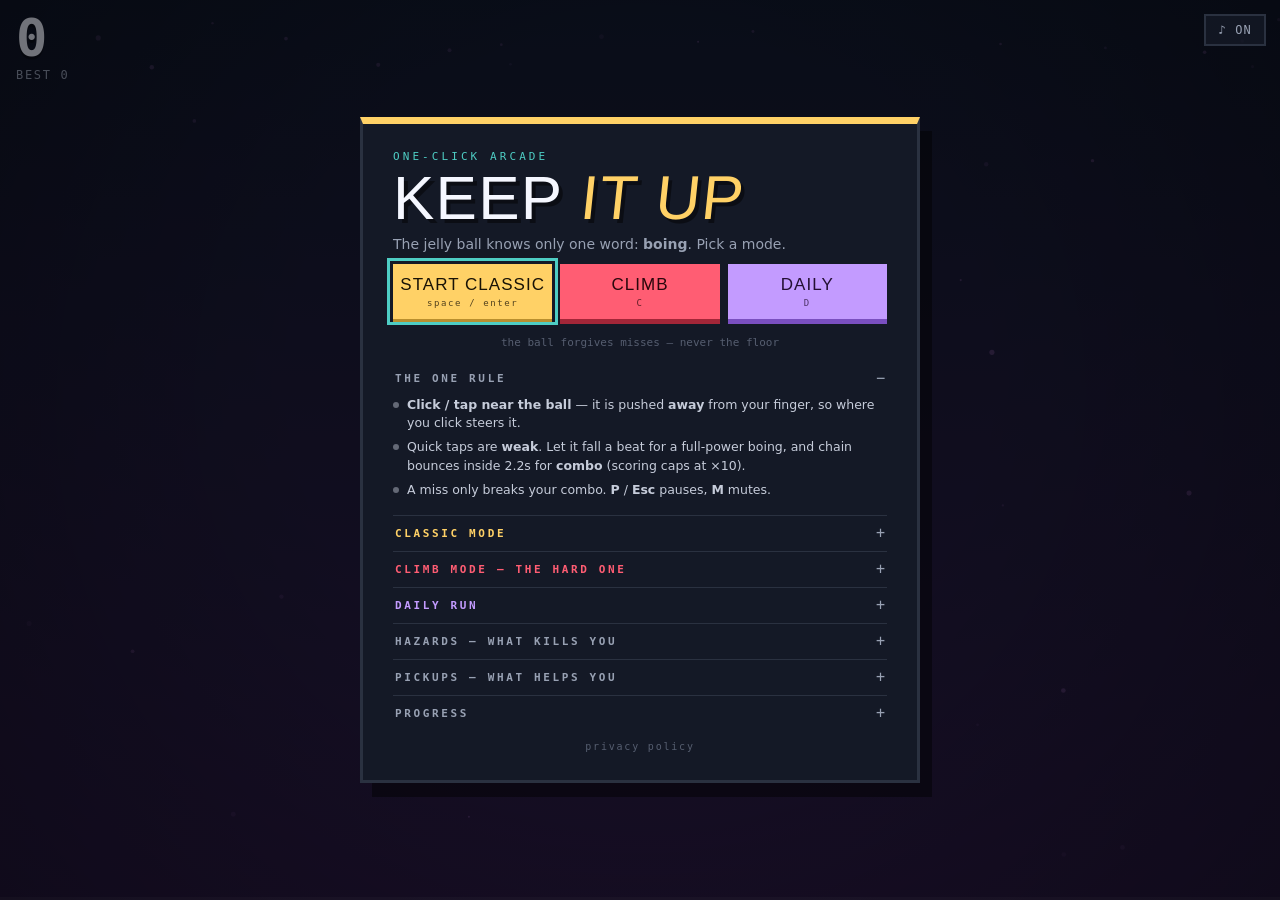
==== index.html @ d26bc282 "[meta] rebuild bundles with the privacy link (Pages serves the committed index.html)" ====
<!DOCTYPE html>
<html lang="en">
<head>
<meta charset="utf-8">
<meta name="viewport" content="width=device-width, initial-scale=1, maximum-scale=1, user-scalable=no">
<meta name="color-scheme" content="dark">
<meta name="description" content="KEEP IT UP - a one-click jelly-bounce arcade game. Zero assets, zero dependencies, zero network requests.">
<title>KEEP IT UP - one-click jelly bounce</title>
<script>
/* Installed before the game so that even a failure to load or parse the bundle
 * leaves a visible message instead of a silent black screen (COMPAT-01). */
window.addEventListener('error', function(e){
  var el = document.getElementById('fatal');
  if (!el) return;
  var what = (e && (e.message || (e.target && (e.target.src || e.target.href)))) || 'unknown error';
  el.textContent = 'Something broke: ' + what;
  el.classList.remove('hidden');
}, true);
</script>
<style>
:root{
  --panel:#141926; --line:#2a3140; --ink:#f5f7ff; --dim:#98a1b3;
  --accent:#ffd166; --hot:#ff5d73; --cool:#4ecdc4;
  --blue:#7fb2ff; --violet:#c39bff; --bronze:#c98b3c;
  --display: Impact,'Arial Black','Franklin Gothic Bold',sans-serif;
  --mono: ui-monospace,'SF Mono',Menlo,Consolas,monospace;
}
*{box-sizing:border-box; -webkit-tap-highlight-color:transparent;}
html,body{height:100%; margin:0; overflow:hidden; background:#0d1017;
  font-family:system-ui,'Segoe UI',sans-serif; color:var(--ink); user-select:none;
  -webkit-user-select:none; overscroll-behavior:none;}
#game{position:fixed; inset:0; display:block; touch-action:none; cursor:crosshair;}

/* ---------- accessibility helpers (A11Y-02) ---------- */
.sr-only{position:absolute; width:1px; height:1px; margin:-1px; padding:0;
  overflow:hidden; clip:rect(0 0 0 0); clip-path:inset(50%); white-space:nowrap; border:0;}
:focus-visible{outline:3px solid var(--cool); outline-offset:3px;}
button:focus:not(:focus-visible){outline:none;}

/* ---------- HUD ---------- */
#hud{position:fixed; inset:0; pointer-events:none; z-index:5; font-family:var(--mono);}
#scoreBox{position:absolute; top:12px; left:16px;}
#score{display:inline-block; font-size:clamp(34px,6vw,52px); font-weight:900; line-height:1;
  text-shadow:0 3px 0 rgba(0,0,0,.5);}
#score.pop{animation:scorePop .18s ease-out;}
@keyframes scorePop{0%{transform:scale(1.28); color:var(--accent);}100%{transform:scale(1);}}
#best{color:var(--dim); font-size:12px; letter-spacing:.14em; margin-top:4px;}
#comboBox{position:absolute; top:14px; left:50%; transform:translateX(-50%);
  text-align:center; opacity:0; transition:opacity .15s;}
#combo{font-size:30px; font-weight:900; color:var(--accent); text-shadow:0 3px 0 rgba(0,0,0,.5);}
#comboBarWrap{width:92px; height:5px; margin:5px auto 0; background:rgba(255,255,255,.15); border-radius:3px;}
#comboBar{height:100%; width:100%; background:var(--accent); border-radius:3px;}

/* active-effect pills: one per live mechanic (guide ground rule 3) */
#effects{position:absolute; top:70px; left:50%; transform:translateX(-50%);
  display:flex; gap:6px; flex-wrap:wrap; justify-content:center; max-width:70vw;}
.pill{font-size:10px; letter-spacing:.12em; padding:3px 8px; border:2px solid currentColor;
  background:rgba(10,13,20,.72); white-space:nowrap;}
.pill i{font-style:normal; opacity:.75; margin-left:4px;}
.pill-shield{color:var(--cool);} .pill-slowmo{color:var(--blue);}
.pill-magnet{color:var(--violet);} .pill-heavy{color:var(--bronze);}

/* ---------- system buttons ---------- */
#sysBtns{position:fixed; top:14px; right:14px; z-index:20; display:flex; gap:8px;}
#sysBtns button{font-family:var(--mono); font-size:12px; letter-spacing:.1em; color:var(--dim);
  background:rgba(20,25,38,.8); border:2px solid var(--line); padding:7px 12px; cursor:pointer;}
#sysBtns button:hover{color:var(--ink); border-color:var(--dim);}
#mute.muted{color:#565e70; text-decoration:line-through;}
#pauseBtn{line-height:1;}

/* ---------- overlays ---------- */
.overlay{position:fixed; inset:0; z-index:10; display:flex; align-items:center;
  justify-content:center; background:rgba(7,9,14,.55); padding:12px;}
.hidden{display:none;}
.panel{background:var(--panel); border:3px solid var(--line); border-top:7px solid var(--accent);
  box-shadow:12px 14px 0 rgba(0,0,0,.45); padding:26px 30px 28px;
  width:min(92vw,460px); max-height:calc(100vh - 24px); overflow-y:auto;
  display:flex; flex-direction:column;
  animation:panelIn .35s cubic-bezier(.2,1.4,.4,1);}
.panel.narrow{width:min(92vw,380px);}
@keyframes panelIn{from{transform:translateY(26px); opacity:0;}to{transform:none; opacity:1;}}
.eyebrow{font-family:var(--mono); font-size:11px; letter-spacing:.28em; color:var(--cool); margin:0 0 6px;}
h1{font-family:var(--display); font-weight:400; font-size:clamp(40px,9vw,62px); line-height:.95;
  letter-spacing:.02em; margin:0 0 8px; text-shadow:4px 4px 0 rgba(0,0,0,.45);}
h1 em{font-style:normal; color:var(--accent); display:inline-block; transform:skew(-6deg);}
.tag{color:var(--dim); font-size:14px; margin:0 0 12px;}

/* ---------- menu: action row on top, collapsible instructions below ---------- */
.panel.wide{width:min(94vw,560px);}
.panelBody{overflow-y:auto; min-height:0; flex:1 1 auto; padding-right:4px; margin-right:-4px;}
.modeRow{flex:0 0 auto; display:flex; gap:8px; flex-wrap:wrap; margin:0 0 12px;}
.modeRow .hint{flex-basis:100%; margin-top:9px;}
/* one-open-at-a-time accordion: <details name> is native, so no JS to break */
details.msec{margin:0; border-bottom:1px solid var(--line);}
details.msec:last-child{border-bottom:0;}
details.msec summary{list-style:none; display:flex; align-items:center; justify-content:space-between;
  gap:10px; padding:10px 2px; cursor:pointer;}
details.msec summary::-webkit-details-marker{display:none;}
details.msec summary::after{content:'+'; font-family:var(--mono); font-size:15px; line-height:1;
  color:var(--dim);}
details.msec[open] summary::after{content:'\2212';}
details.msec summary:hover h2{color:var(--ink);}
details.msec[open]{padding-bottom:10px;}
.msec h2{font-family:var(--mono); font-size:11px; font-weight:700; letter-spacing:.24em;
  text-transform:uppercase; margin:0; color:var(--dim);}
.msec h2.hGold{color:var(--accent);} .msec h2.hRed{color:var(--hot);} .msec h2.hViolet{color:var(--violet);}
ul.rules{list-style:none; margin:0; padding:0; font-size:12.5px; line-height:1.45; color:#c6ccda;}
ul.rules li{margin:0 0 6px; padding-left:14px; position:relative;}
ul.rules li::before{content:''; position:absolute; left:0; top:6px; width:6px; height:6px;
  border-radius:50%; background:currentColor; opacity:.45;}
ul.legend{list-style:none; margin:0; padding:0;}
ul.legend li{display:flex; gap:10px; align-items:center; margin:0 0 8px;}
ul.legend .icon{width:44px; height:44px; flex:0 0 44px; background:#0f1420;
  border:2px solid var(--line); border-radius:8px;}
ul.legend li > div{font-size:12.5px; line-height:1.4; color:#c6ccda;}
ul.legend b{color:var(--ink);}
.mini{font-family:var(--mono); font-size:10px; color:#565e70; margin:2px 0 10px; text-align:center;}
.miniLink{flex:0 0 auto; display:block; margin:10px 0 0; text-align:center;
  font-family:var(--mono); font-size:10px; letter-spacing:.18em; color:#565e70; text-decoration:none;}
.miniLink:hover{color:var(--dim); text-decoration:underline;}
.modeBtn{flex:1 1 120px; font-family:var(--display); font-size:17px; letter-spacing:.06em;
  border:0; padding:11px 6px; cursor:pointer; color:#181206;
  transition:transform .08s, box-shadow .08s;}
.modeBtn .kbd{display:block; font-family:var(--mono); font-size:9px; letter-spacing:.18em;
  opacity:.75; margin-top:3px;}
.modeBtn.gold{background:var(--accent); box-shadow:0 5px 0 #b98f2e;}
.modeBtn.red{background:var(--hot); color:#2a070c; box-shadow:0 5px 0 #a32638;}
.modeBtn.violet{background:var(--violet); color:#241033; box-shadow:0 5px 0 #7a4fc0;}
.modeBtn:hover{transform:translateY(-2px);}
.modeBtn:active{transform:translateY(3px); box-shadow:0 2px 0 rgba(0,0,0,.45);}
button.big{display:block; width:100%; font-family:var(--display); font-size:20px; letter-spacing:.08em;
  background:var(--accent); color:#181206; border:0; padding:14px 0; cursor:pointer;
  box-shadow:0 6px 0 #b98f2e; transition:transform .08s, box-shadow .08s;}
button.big:hover{transform:translateY(-2px); box-shadow:0 8px 0 #b98f2e;}
button.big:active{transform:translateY(3px); box-shadow:0 2px 0 #b98f2e;}
button.ghost{display:block; width:100%; margin-top:10px; font-family:var(--mono); font-size:12px;
  letter-spacing:.14em; background:transparent; color:var(--dim); border:2px solid var(--line);
  padding:11px 0; cursor:pointer;}
button.ghost:hover{color:var(--ink); border-color:var(--dim);}
.hint{font-family:var(--mono); font-size:11px; color:#565e70; text-align:center; margin:14px 0 0;}
#finalScore{font-family:var(--mono); font-size:56px; font-weight:900; color:var(--accent);
  line-height:1; margin:6px 0 14px; text-shadow:0 3px 0 rgba(0,0,0,.5);}
.stats{display:flex; gap:8px; margin-bottom:16px;}
.stat{flex:1; background:#0f1420; border:2px solid var(--line); padding:9px 4px; text-align:center; min-width:0;}
.stat b{display:block; font-family:var(--mono); font-size:19px;}
.stat span{font-size:9px; letter-spacing:.12em; color:var(--dim);}
#newBest{display:none; font-family:var(--mono); font-size:12px; letter-spacing:.2em; color:#181206;
  background:var(--cool); padding:4px 10px; margin-left:10px; vertical-align:middle;
  animation:panelIn .3s cubic-bezier(.2,1.6,.4,1);}
#fatal{position:fixed; left:50%; bottom:16px; transform:translateX(-50%); z-index:40;
  max-width:90vw; font-family:var(--mono); font-size:12px; color:#181206; background:var(--hot);
  border:2px solid #7a1f2b; padding:10px 14px; white-space:pre-wrap;}

/* ---------- Phase 4: toasts, badges, skins, daily, modes ---------- */
.unit{font-family:var(--mono); font-size:clamp(16px,3vw,24px); font-weight:900; color:var(--dim); margin-left:4px;}
.modeTag{font-family:var(--mono); font-size:10px; letter-spacing:.22em; margin-top:5px;
  display:inline-block; padding:2px 7px; border:2px solid currentColor; background:rgba(10,13,20,.72);}
.modeTag.hidden{display:none;}   /* must beat .modeTag's display (equal specificity, later rule) */
.modeTag.climb{color:var(--cool);}
.modeTag.daily{color:var(--violet);}
#toasts{position:fixed; left:50%; bottom:18px; transform:translateX(-50%); z-index:30;
  pointer-events:none; display:flex; flex-direction:column; align-items:center; gap:8px;}
.toast{font-family:var(--mono); text-align:center; background:var(--panel);
  border:3px solid var(--cool); border-left-width:8px; padding:9px 18px;
  box-shadow:8px 9px 0 rgba(0,0,0,.45); opacity:0; transform:translateY(24px) scale(.92);
  transition:opacity var(--toast-in,.3s) cubic-bezier(.2,1.4,.4,1),
             transform var(--toast-in,.3s) cubic-bezier(.2,1.4,.4,1);}
.toast b{display:block; font-size:14px; letter-spacing:.18em; color:var(--cool);}
.toast span{display:block; font-size:11px; color:var(--dim); margin-top:2px;}
.toast.show{opacity:1; transform:none;}
.swatches{display:flex; gap:8px; justify-content:center; margin:0 0 10px;}
.swatch{width:34px; height:34px; border-radius:50%; cursor:pointer; position:relative;
  border:3px solid var(--line); background:radial-gradient(circle at 32% 30%, var(--hi), var(--mid) 55%, var(--lo));
  transition:transform .08s;}
.swatch:hover{transform:scale(1.1);}
.swatch[aria-pressed="true"]{border-color:var(--ink); box-shadow:0 0 0 2px rgba(245,247,255,.25);}
.swatch.locked{filter:grayscale(.9) brightness(.55); cursor:not-allowed;}
.swatch.locked::after{content:'\1F512'; position:absolute; inset:0; display:flex;
  align-items:center; justify-content:center; font-size:13px;}
.badges{display:flex; gap:8px; justify-content:center; margin:0 0 12px;}
.badge{width:30px; height:30px; border-radius:50%; display:flex; align-items:center; justify-content:center;
  font-size:14px; background:#0f1420; border:2px solid var(--line); color:#3c4356;}
.badge.on{background:var(--accent); border-color:#b98f2e; color:#181206;
  box-shadow:0 0 10px rgba(255,209,102,.45);}
.daily{font-family:var(--mono); font-size:11px; letter-spacing:.06em; color:var(--violet);
  text-align:center; margin:0 0 10px;}
.modes{display:flex; gap:10px; margin-top:10px;}
.modes .ghost{margin-top:0;}

/* ---------- A11Y-01: prefers-reduced-motion ---------- */
@media (prefers-reduced-motion: reduce){
  .panel,#newBest,#score.pop{animation:none;}
  button.big,button.big:hover,button.big:active{transition:none; transform:none;}
  .modeBtn,.modeBtn:hover,.modeBtn:active{transition:none; transform:none;}
  .toast,.swatch,.swatch:hover{transition:none; transform:none;}
  #comboBox{transition:none;}
}

/* ---------- short screens: keep the accordion compact ---------- */
@media (max-height: 720px){
  .panel{padding:18px 22px 18px;}
  .panelBody{max-height:52vh;}
  details.msec summary{padding:8px 2px;}
  details.msec[open]{padding-bottom:8px;}
}
@media (max-height: 600px){
  h1{font-size:clamp(32px,8vw,44px);}
  ul.rules,ul.legend li > div{font-size:11.5px; line-height:1.35;}
  .tag{font-size:12.5px; margin-bottom:8px;}
  .modeBtn{padding:9px 4px; font-size:15px;}
  .hint{margin-top:7px;}
  ul.legend .icon{width:36px; height:36px; flex-basis:36px;}
}
</style>
</head>
<body>
<canvas id="game" aria-label="Gameplay surface. Click or tap near the ball to bounce it away from your pointer."></canvas>

<div id="hud">
  <div id="scoreBox"><span id="score">0</span><span id="scoreUnit" class="unit hidden">m</span><div id="best">BEST 0</div><div id="modeTag" class="modeTag hidden"></div></div>
  <div id="comboBox"><div id="combo">&times;2</div><div id="comboBarWrap"><div id="comboBar"></div></div></div>
  <div id="effects" aria-hidden="true"></div>
</div>

<div id="toasts" aria-live="polite">
  <div id="toast" class="toast"><b id="toastName"></b><span id="toastDesc"></span></div>
</div>

<div id="sysBtns">
  <button id="pauseBtn" type="button" title="Pause (P)" aria-label="Pause">&#10074;&#10074;</button>
  <button id="mute" type="button" title="Toggle sound (M)" aria-label="Toggle sound" aria-pressed="false">&#9834; ON</button>
</div>

<div id="menu" class="overlay" role="dialog" aria-modal="true" aria-labelledby="menuTitle">
  <div class="panel wide">
    <p class="eyebrow">ONE-CLICK ARCADE</p>
    <h1 id="menuTitle">KEEP <em>IT&nbsp;UP</em></h1>
    <p class="tag">The jelly ball knows only one word: <b>boing</b>. Pick a mode.</p>
    <div class="modeRow">
      <button id="startBtn" class="modeBtn gold" type="button">START CLASSIC<span class="kbd">space / enter</span></button>
      <button id="climbBtn" class="modeBtn red" type="button">CLIMB<span class="kbd">C</span></button>
      <button id="dailyBtn" class="modeBtn violet" type="button">DAILY<span class="kbd">D</span></button>
      <p class="hint">the ball forgives misses &mdash; never the floor</p>
    </div>
    <div class="panelBody">
      <details class="msec" name="howto" open>
        <summary><h2>The one rule</h2></summary>
        <ul class="rules">
          <li><b>Click / tap near the ball</b> &mdash; it is pushed <b>away</b> from your finger, so where you click steers it.</li>
          <li>Quick taps are <b>weak</b>. Let it fall a beat for a full-power boing, and chain bounces inside 2.2s for <b>combo</b> (scoring caps at &times;10).</li>
          <li>A miss only breaks your combo. <b>P</b> / <b>Esc</b> pauses, <b>M</b> mutes.</li>
        </ul>
      </details>
      <details class="msec" name="howto">
        <summary><h2 class="hGold">Classic mode</h2></summary>
        <ul class="rules">
          <li>Score = bounce points &times; combo + pickups. Your best is saved.</li>
          <li>The <b>floor</b> kills. Hazards start after 9s and never spawn on top of you.</li>
          <li>Skim a hazard without touching it for a <b>+15 near-miss</b>.</li>
        </ul>
      </details>
      <details class="msec" name="howto">
        <summary><h2 class="hRed">Climb mode &mdash; the hard one</h2></summary>
        <ul class="rules">
          <li>Score = <b>metres climbed</b>. The camera only ever moves up.</li>
          <li>Every 300px a wall of saws blocks the sky with <b>one dashed corridor</b> &mdash; that is your way through.</li>
          <li><b>Lava</b> rises from below after a 3s grace. It is your floor now.</li>
          <li>Corridor stars pay +5m; every third wall hides a shield.</li>
        </ul>
      </details>
      <details class="msec" name="howto">
        <summary><h2 class="hViolet">Daily run</h2></summary>
        <p id="dailyStrip" class="daily"></p>
        <ul class="rules">
          <li>Classic rules, but today's date remixes gravity, saw pace, saw speed and star rate.</li>
          <li>Everyone gets the same mix; only your best for the day is remembered.</li>
        </ul>
      </details>
      <details class="msec" name="howto">
        <summary><h2>Hazards &mdash; what kills you</h2></summary>
        <ul class="legend">
          <li><canvas class="icon" data-icon="saw" aria-hidden="true"></canvas><div><b>Saw</b> &mdash; crosses the screen; a red edge flash warns you before it arrives.</div></li>
          <li><canvas class="icon" data-icon="spike" aria-hidden="true"></canvas><div><b>Spike</b> &mdash; a ceiling marker telegraphs for 1s, then it drops where you <i>were</i>. Keep moving.</div></li>
          <li><canvas class="icon" data-icon="seeker" aria-hidden="true"></canvas><div><b>Drone</b> &mdash; after 20s. Slow homing, capped turn rate, dies on walls. Out-fly it.</div></li>
          <li><canvas class="icon" data-icon="lava" aria-hidden="true"></canvas><div><b>Lava</b> (climb) &mdash; rises forever after its grace. Touching it ends the run.</div></li>
        </ul>
      </details>
      <details class="msec" name="howto">
        <summary><h2>Pickups &mdash; what helps you</h2></summary>
        <ul class="legend">
          <li><canvas class="icon" data-icon="star" aria-hidden="true"></canvas><div><b>Star</b> &mdash; +40 points (+5m in climb). Blinks just before it despawns.</div></li>
          <li><canvas class="icon" data-icon="shield" aria-hidden="true"></canvas><div><b>Shield</b> &mdash; eats exactly one hazard hit, then pops.</div></li>
          <li><canvas class="icon" data-icon="slowmo" aria-hidden="true"></canvas><div><b>Slow-mo</b> &mdash; time crawls at 45% for 4s. Saws included.</div></li>
          <li><canvas class="icon" data-icon="magnet" aria-hidden="true"></canvas><div><b>Magnet</b> &mdash; stars within 150px fly to you for 6s.</div></li>
          <li><canvas class="icon" data-icon="heavy" aria-hidden="true"></canvas><div><b>Heavy star</b> &mdash; +200 points, but gravity +15% for 8s. Greed is a choice.</div></li>
        </ul>
      </details>
      <details class="msec" name="howto">
        <summary><h2>Progress</h2></summary>
        <div id="badges" class="badges" role="group" aria-label="Achievements"></div>
        <p class="mini">Badges: &times;10 combo &middot; 3 stars in one run &middot; survive 120s &middot; a shield save.</p>
        <div id="skins" class="swatches" role="group" aria-label="Ball skins"></div>
        <p class="mini">Skins unlock at best 0 / 600 / 1800 / 4000. Click one to wear it.</p>
      </details>
    </div>
    <a id="privacyLink" class="miniLink" href="https://demerest.github.io/click-bounce/privacy.html"
       target="_blank" rel="noopener">privacy policy</a>
  </div>
</div>

<div id="pause" class="overlay hidden" role="dialog" aria-modal="true" aria-labelledby="pauseTitle">
  <div class="panel narrow">
    <p class="eyebrow">TIME OUT</p>
    <h1 id="pauseTitle">PAUSED<em>.</em></h1>
    <p class="tag" id="pauseReason">The jelly ball is holding its breath.</p>
    <button id="resumeBtn" class="big" type="button">RESUME</button>
    <button id="pauseQuitBtn" class="ghost" type="button">QUIT TO MENU</button>
    <p class="hint">P / Esc to resume</p>
  </div>
</div>

<div id="over" class="overlay hidden" role="dialog" aria-modal="true" aria-labelledby="overTitle">
  <div class="panel">
    <p class="eyebrow" id="overEyebrow">GRAVITY WINS</p>
    <h1 id="overTitle">SPLAT<em>.</em></h1>
    <div id="finalScore"><span id="finalScoreVal">0</span><span id="newBest">NEW BEST!</span></div>
    <div class="stats">
      <div class="stat"><b id="finalBounces">0</b><span>BOUNCES</span></div>
      <div class="stat"><b id="finalCombo">0</b><span>MAX COMBO</span></div>
      <div class="stat"><b id="finalTime">0s</b><span>TIME</span></div>
      <div class="stat"><b id="finalBest">0</b><span>BEST</span></div>
    </div>
    <button id="retryBtn" class="big" type="button">BOUNCE AGAIN</button>
    <div class="modes">
      <button id="shareBtn" class="ghost" type="button">COPY SCORE</button>
      <button id="menuBtn" class="ghost" type="button">MAIN MENU</button>
    </div>
    <p class="hint">space / enter to retry</p>
  </div>
</div>

<div id="srStatus" class="sr-only" role="status" aria-live="polite"></div>
<div id="fatal" class="hidden" role="alert"></div>

<script>
(function(){
'use strict';

/* ===================== config.js ===================== */

/* config.js — CFG is the single source of truth for every tunable number.
 * Ground rule 1 (IMPLEMENTATION_GUIDE §1): no magic numbers in logic.
 * Ground rule 4 / pillar 4: every ramp has its cap declared right next to it.
 * Requirement IDs in comments refer to REQUIREMENTS.md.
 */

const CFG = {
  /* ---------------- world & rendering ---------------- */
  ballRadius: 26,
  dprCap: 2,                    // PERF-02
  ceilingPad: 2.5,              // ball.y floor at -r * ceilingPad
  ceilingRest: 0.35,
  fpsFloorDt: 1 / 30,           // PHYS-01: dt clamp lives in the loop only

  /* ---------------- gravity & difficulty pacing (DIFF-01..05) ---------------- */
  gravityBase: 950,             // DIFF-01
  gravityRamp: 9,               // px/s^2 per second
  gravityMax: 1650,             // DIFF-01 cap
  gravityHardCap: 1900,         // DIFF-05: absolute ceiling AFTER pickup multipliers

  /* ---------------- bounce & input (CORE-02..10) ---------------- */
  bouncePower: 880,
  bounceChargeTime: 0.45,       // CORE-05: 0 -> full power over this many seconds
  bounceMinFactor: 0.55,        // CORE-05: spam-tap floor
  bounceMinUpward: 0.55,        // CORE-03: guaranteed upward component (x power)
  bounceMinNy: -0.35,           // push direction is tilted up to at least this
  bounceLateralMul: 0.95,
  hitRadiusMul: 2.3,            // CORE-02
  bounceCooldown: 0.1,          // CORE-08 anti-spam (also covers multi-touch)
  wallRest: 0.75,               // CORE-06
  wallWobble: 0.2,
  spinFromPush: 7,              // CORE-09
  spinFromOffsetGain: 0.65,     // CORE-09: glancing (off-centre) hits spin harder
  spinDecay: 1.2,
  bounceWobbleBase: 0.38,
  bounceWobbleAdd: 0.22,
  bounceRingRMul: 0.6,
  bounceRingYMul: 0.5,
  bounceRingVr: 260,
  bounceRingLife: 0.3,
  dotKickOnBounce: 180,

  /* ---------------- hit-stop & death drama (Phase 2) ---------------- */
  hitStopTime: 0.05,            // ~3 frames at 60fps: freeze physics, keep wobble
  deathSlowmo: 0.25,            // real seconds of slow-motion before the panel
  deathTimeScale: 0.25,
  deathTimeScaleRate: 18,       // fast enough to reach the slow scale inside the 250ms beat
  overPanelDelay: 0.3,          // after slow-mo ends, before the panel appears
  restartLock: 0.7,             // UI-04: no accidental restart

  /* ---------------- combo & scoring (SCORE-01..05) ---------------- */
  comboWindow: 2.2,
  comboCap: 10,                 // SCORE-03
  bouncePoints: 5,              // SCORE-01
  starPoints: 40,               // PICK-01
  heavyPoints: 200,             // Phase 3 heavy star
  nearMissPoints: 15,           // Phase 2 near-miss
  nearMissMargin: 20,           // px of surface gap that still counts as a skim
  nearMissTextGap: 16,
  scoreTextDy: 10,              // floating text anchors (SCORE-05)
  missTextDy: 12,
  saveTextDy: 20,
  nearMissTextDy: 26,

  /* ---------------- saw hazard (HAZ-01..05, DIFF-02..04) ---------------- */
  hazardDelay: 9,               // DIFF-02 grace period
  hazardIntervalStart: 3.4,     // DIFF-03
  hazardIntervalMin: 1.15,      // DIFF-03 floor
  hazardIntervalRamp: 0.03,     // seconds shaved per second of elapsed time
  hazardCap: 5,                 // HAZ-04
  sawSpeedMin: 70,
  sawSpeedMax: 130,
  sawSpeedRamp: 1.6,            // DIFF-04
  sawSpeedRampCap: 150,         // DIFF-04 cap
  sawRadiusMin: 15,
  sawRadiusMax: 24,
  sawTeeth: 9,
  sawSpinMin: 2,
  sawSpinMax: 4,
  sawBobRate: 2.2,
  sawBobAmpMin: 6,
  sawBobAmpMax: 18,
  sawExitPad: 80,
  hazardKillPad: 0.9,           // collision radius = h.r + ball.r * pad

  /* ---------------- spawn fairness (pillar 3, HAZ-02, PICK-03) ---------------- */
  spawnMargin: 130,             // min distance from the ball, both axes rules
  spawnRerolls: 8,              // HAZ-02 max attempts
  spawnOffscreen: 60,           // hazards enter from off-screen (guide §6)
  sawSpawnYMinFrac: 0.12,
  sawSpawnYMaxFrac: 0.7,
  hazardWarnTime: 0.45,         // saw waits off-screen while its edge flash shows
  hazardMinVisible: 1.5,        // pillar 3: speed capped so travel time >= this
  edgeWarnTime: 0.9,
  edgeWarnWidth: 130,
  edgeWarnCap: 4,
  edgeWarnPulseRate: 22,
  edgeWarnArrowLen: 26,

  /* ---------------- falling spike (HAZ-06, Phase 3) ---------------- */
  spikeGate: 16,                // elapsed seconds before spikes may spawn
  spikeFirstAfterGate: 1.5,
  spikeIntervalStart: 7.5,
  spikeIntervalMin: 3.6,
  spikeIntervalRamp: 0.05,
  spikeCap: 2,
  spikeWarnTime: 1.0,           // ceiling telegraph (pillar 3)
  spikeGravity: 900,
  spikeSpeedMax: 780,           // pillar 4 cap
  spikeR: 15,
  spikeEdgePad: 44,
  spikeExitPad: 90,
  spikeMarkDrop: 34,            // ceiling telegraph geometry
  spikeMarkTop: 6,
  spikeMarkWidth: 0.8,
  spikePulseRate: 18,

  /* ---------------- seeker drone (HAZ-06, Phase 3) ---------------- */
  seekerGate: 20,               // elapsed seconds before drones may spawn
  seekerFirstAfterGate: 2,
  seekerIntervalMin: 10,
  seekerIntervalMax: 16,
  seekerCap: 1,
  seekerWarnTime: 1.0,          // edge telegraph before it may connect (pillar 3)
  seekerSpeed: 132,             // slow homing
  seekerTurnRate: 1.5,          // radians/second cap (pillar 4)
  seekerR: 15,
  seekerLife: 12,               // pillar 4: it cannot chase forever
  seekerBounds: 200,            // off-screen slack before a drone is culled
  seekerRotRate: 6,
  seekerWallShake: 6,
  seekerCrashBurst: 14,
  seekerCrashSpeed: 200,
  seekerCrashRingRMul: 0.5,
  seekerCrashRingVr: 240,
  seekerCrashRingLife: 0.3,
  seekerBlinkLife: 2,           // drone flashes during its final seconds
  seekerBlinkRate: 20,

  /* ---------------- pickups (PICK-01..05) ---------------- */
  pickupCap: 4,                 // PICK-04, at the reference phone density
  pickupCapMax: 24,             // pillar 4: ceiling for the density-scaled cap
  pickupRetry: 0.6,             // re-roll delay when the cap is full
  densityRefW: 390,             // reference phone viewport: item density is per-area,
  densityRefH: 720,             // so every screen size feels like the phone field
  densityMulMin: 0.6,           // tiny windows keep a playable trickle
  densityMulMax: 6,             // pillar 4: full phone parity up to ~1080p, bounded beyond
  pickupXPad: 50,
  pickupYMin: 70,
  pickupYMaxFrac: 0.55,
  pickupContactPad: 4,
  pickupDriftRate: 2,
  pickupDriftAmp: 8,
  pickupBlinkRate: 9,
  pickupLife: 8,                // utility pickups; stars use starLife (PICK-01)
  pickupBlink: 1.6,

  starFirst: 3,
  starIntervalMin: 3.5,         // PICK-01
  starIntervalMax: 5.5,
  starLife: 7,                  // PICK-01
  starBlink: 1.6,               // PICK-01 warning window
  starR: 13,
  starSpin: 0.8,
  starPulse: 6,
  collectBurst: 16,
  collectBurstSpeed: 220,
  collectRingRMul: 0.6,
  collectRingVr: 190,
  collectRingLife: 0.28,

  shieldFirst: 10,
  shieldIntervalMin: 12,        // PICK-02
  shieldIntervalMax: 18,
  shieldR: 15,
  shieldPopVy: 150,             // PICK-05 little upward thank-you
  shieldPopShake: 7,
  shieldPopBurst: 26,
  shieldPopBurstSpeed: 260,
  shieldPopRingR: 10,
  shieldPopRingVr: 340,
  shieldPopRingLife: 0.4,
  pickupTextDy: 22,

  slowmoFirst: 7,               // a taste of the cool ability inside the grace period
  slowmoIntervalMin: 8,
  slowmoIntervalMax: 12,
  slowmoTime: 4,
  slowmoStackCap: 6,            // pillar 4
  slowmoTimeScale: 0.45,        // true time dilation: the whole sim runs at 45%
  slowmoR: 15,

  magnetFirst: 9,
  magnetIntervalMin: 10,
  magnetIntervalMax: 15,
  magnetTime: 6,
  magnetStackCap: 9,            // pillar 4
  magnetRadius: 150,
  magnetSpeed: 210,
  magnetR: 14,

  heavyFirst: 8,
  heavyGate: 10,                // elapsed seconds before heavy stars may spawn
  heavyIntervalMin: 10,
  heavyIntervalMax: 16,
  heavyTime: 8,
  heavyStackCap: 12,            // pillar 4
  heavyGravityMul: 1.15,
  heavyR: 15,

  /* ---------------- fx budget (guide §6) ---------------- */
  particleCap: 120,
  ringCap: 6,
  textCap: 8,
  particleGravity: 600,
  particleLifeMin: 0.35,
  particleLifeMax: 0.8,
  particleSizeMin: 2,
  particleSizeMax: 5,
  textLife: 0.9,
  textRise: 34,
  textFadeIn: 0.4,
  textFontPx: 15,
  ringWidth: 3,
  shakeDecay: 6,
  shakeMin: 0.3,
  dotKickDecay: 3,
  missRingR: 4,
  missRingVr: 140,
  missRingLife: 0.35,
  deathShake: 12,
  deathParticles: 40,
  deathParticles2: 18,
  deathBurstSpeed: 380,
  deathBurst2Speed: 260,
  deathRingVr: 420,
  deathRingLife: 0.5,
  floorLineH: 3,
  shieldAuraPad: 9,
  shieldAuraDash: 10,
  shieldAuraGap: 8,
  shieldAuraWidth: 2.5,
  shieldAuraSpin: 1.5,

  /* ---------------- background & ball look ---------------- */
  bgDots: 46,
  bgDotRMin: 1, bgDotRMax: 2.6,
  bgDotSpeedMin: 10, bgDotSpeedMax: 32,
  bgDotAlphaMin: 0.08, bgDotAlphaMax: 0.3,
  bgDotKickMin: 0.4, bgDotKickMax: 1,
  bgHueBase: 222,
  bgHueRate: 1.7,
  bgHueSpread: 46,
  bgDotHueOffset: 60,
  dangerFrac: 0.3,
  dangerHeight: 130,
  dangerAlphaBase: 0.12,
  dangerAlphaAdd: 0.3,

  stretchDivisor: 1500,
  stretchMax: 0.36,             // PHYS-02 cap
  scaleMin: 0.55,
  wobbleRate: 19,               // PHYS-03
  wobbleDecay: 5.2,
  dispLerp: 10,                 // PHYS-04
  dispSpeedMin: 60,
  trailLen: 12,
  trailSpeedMin: 350,
  trailSpeedRange: 500,
  trailAlpha: 0.14,
  flecks: 3,                    // CORE-09: surface flecks make spin legible
  blinkMin: 2.4, blinkMax: 5,   // PHYS-05
  blinkTime: 0.13,
  pupilXGain: 0.01, pupilXMax: 2.5,
  pupilYGain: 0.01, pupilYMax: 2,

  /* ---------------- attract mode (UI-02) ---------------- */
  autoTriggerFrac: 0.6,
  autoPushGain: 0.004,
  autoPushMax: 0.7,
  autoPushOffset: 90,
  autoFloorPowerMul: 0.9,
  autoFloorWobble: 0.45,

  /* ---------------- audio (AUD-01..06) ---------------- */
  masterGain: 0.18,             // AUD-04: must stay <= 0.2
  rootFreq: 240,
  pentatonic: [0, 3, 5, 7, 10, 12, 15, 17, 19, 22],   // AUD-03
  toneAttack: 0.008,
  toneTail: 0.05,
  noiseCutoff: 900,
  throttleWall: 0.06,           // AUD-06 throttled sounds
  throttleNearMiss: 0.3,
  throttleWarn: 0.25,
  throttleSeeker: 0.4,

  /* ---------------- achievements (Phase 4) ---------------- */
  achToastTime: 3.2,            // seconds a badge toast stays up
  achToastIn: 0.35,
  achToastGap: 0.3,             // pause between queued toasts
  achToastCap: 4,               // pillar 4: the queue is bounded
  achStars: 3,                  // "3 stars in one run"
  achSurvive: 120,              // "survive 120 s"

  /* ---------------- skins (Phase 4): unlock by best-score threshold ---------------- */
  skinUnlock: [0, 600, 1800, 4000],

  /* ---------------- daily challenge (Phase 4) ---------------- */
  dailyGravityMin: 0.85,        // seeded multipliers, all bounded (pillar 4)
  dailyGravityMax: 1.2,
  dailyIntervalMin: 0.8,
  dailyIntervalMax: 1.25,
  dailySawSpeedMin: 0.85,
  dailySawSpeedMax: 1.3,
  dailyGraceMin: 6,
  dailyGraceMax: 12,
  dailyStarMin: 0.7,
  dailyStarMax: 1.4,

  /* ---------------- climb mode (Phase 5) ---------------- */
  climbBandSpacing: 300,        // one procedural band per this many px of height
  climbCorridorMin: 150,        // guaranteed passable gap width (pillar 3)
  climbMaxLateral: 260,         // max corridor shift between consecutive bands
  climbEdgePad: 40,
  climbSawR: 22,
  climbSealGap: 46,             // max hole between saws: below the ball diameter, so sealed
  climbSawsPerBandMax: 24,      // pillar 4: enough to seal a ~2500px-wide row
  climbBandAhead: 1.5,          // screens of bands generated above the viewport
  climbBandCap: 12,             // pillar 4: covers a 1080p-tall view plus the ahead window
  climbHazardCap: 288,          // pillar 4: bandCap * sawsPerBandMax, the hard ceiling
  climbStarDrop: 46,            // star sits this far above its band line
  climbStarMeters: 5,           // a climb star is worth this many metres
  climbShieldEvery: 3,          // every Nth band also hides a shield in its corridor
  climbPixelsPerMeter: 40,
  climbCamLead: 0.45,           // max height rests at this fraction of the view
  climbLavaStart: 520,          // lava begins this far below the start
  climbLavaGrace: 3,            // seconds before the lava starts rising
  climbLavaSpeedBase: 26,
  climbLavaSpeedRamp: 0.35,
  climbLavaSpeedMax: 70,        // pillar 4 cap
  climbLavaWarn: 140,           // glow height above the lava line
  altitudeEvery: 100,           // climb background: an altitude tick per this many px
  altitudeLabelEvery: 5,        // label every Nth tick
  altitudeAlpha: 0.06,
  altitudeLabelAlpha: 0.3,

  /* ---------------- per-mode background identity ---------------- */
  bgHueClimb: 160,              // teal-green sky for climb
  bgHueDaily: 320,              // magenta for the daily remix
  dailyStripeStep: 90,          // daily background: diagonal hatch spacing
  dailyStripeAlpha: 0.05,
};

const KEYS = {
  best: 'keepup.best',
  bestClimb: 'keepup.best.climb',
  mute: 'keepup.muted',
  ach: 'keepup.ach',
  skin: 'keepup.skin',
  daily: 'keepup.daily.',       // + YYYY-MM-DD
};


/* ===================== math.js ===================== */

/* math.js — tiny pure helpers. No state, no DOM. */

const TAU = Math.PI * 2;

function clamp(v, a, b){ return v < a ? a : v > b ? b : v; }

function rand(a, b){ return a + Math.random() * (b - a); }

/* shortest-arc angle interpolation (used for stretch orientation, PHYS-04) */
function lerpAngle(a, b, t){
  let d = (b - a) % TAU;
  if (d > Math.PI) d -= TAU;
  if (d < -Math.PI) d += TAU;
  return a + d * t;
}

/* rotate `a` toward `b` by at most `maxStep` radians — capped turn rate for the seeker */
function turnToward(a, b, maxStep){
  let d = (b - a) % TAU;
  if (d > Math.PI) d -= TAU;
  if (d < -Math.PI) d += TAU;
  return a + clamp(d, -maxStep, maxStep);
}

/* frame-rate independent exponential decay */
function decay(v, rate, dt){ return v * Math.exp(-rate * dt); }

/* move v toward target by a 0..1 fraction */
function approach(v, target, t){ return v + (target - v) * clamp(t, 0, 1); }


/* ===================== rng.js ===================== */

/* rng.js — deterministic RNG for the daily challenge (Phase 4).
 * The seed is a date string, so everyone gets the same modifiers that day.
 * Gameplay itself still uses Math.random; only the daily *mix* is seeded.
 */

/* FNV-1a: short, stable, good enough for seeding */
function hashSeed(str){
  let h = 0x811c9dc5;
  for (let i = 0; i < str.length; i++){
    h ^= str.charCodeAt(i);
    h = Math.imul(h, 0x01000193) >>> 0;
  }
  return h >>> 0;
}

/* mulberry32: tiny, fast, deterministic */
function mulberry32(seed){
  let a = seed >>> 0;
  return function(){
    a = (a + 0x6D2B79F5) >>> 0;
    let t = a;
    t = Math.imul(t ^ (t >>> 15), t | 1);
    t ^= t + Math.imul(t ^ (t >>> 7), t | 61);
    return ((t ^ (t >>> 14)) >>> 0) / 4294967296;
  };
}

function seededRange(rnd, a, b){ return a + rnd() * (b - a); }

function seededInt(rnd, a, b){ return Math.floor(seededRange(rnd, a, b + 1)); }

function seededPick(rnd, arr){ return arr[Math.floor(rnd() * arr.length) % arr.length]; }


/* ===================== storage.js ===================== */

/* storage.js — localStorage, fully guarded (SCORE-06, COMPAT-01, DATA-01).
 * Private browsing / disabled storage must degrade silently, never throw.
 */

const LS = {
  available: false,

  probe(){
    try {
      const k = '__keepup_probe';
      window.localStorage.setItem(k, '1');
      window.localStorage.removeItem(k);
      this.available = true;
    } catch (e){
      this.available = false;
    }
    return this.available;
  },

  get(k){
    try { return window.localStorage.getItem(k); } catch (e){ return null; }
  },

  set(k, v){
    try { window.localStorage.setItem(k, v); return true; } catch (e){ return false; }
  },

  num(k, dflt){
    const n = parseFloat(this.get(k));
    return isFinite(n) ? n : dflt;
  },

  bool(k, dflt){
    const v = this.get(k);
    return v === null ? dflt : v === '1';
  },
};


/* ===================== dom.js ===================== */

/* dom.js — every element lookup happens once, here (UI-05: menus/HUD in DOM).
 * The bundle places this at the end of <body>; module builds are deferred.
 * Either way the DOM is ready when this evaluates.
 */

function byId(id){ return document.getElementById(id); }

const DOM = {
  canvas: byId('game'),
  hud: byId('hud'),
  score: byId('score'),
  best: byId('best'),
  comboBox: byId('comboBox'),
  combo: byId('combo'),
  comboBar: byId('comboBar'),
  effects: byId('effects'),
  pauseBtn: byId('pauseBtn'),
  muteBtn: byId('mute'),
  menu: byId('menu'),
  pauseEl: byId('pause'),
  over: byId('over'),
  pauseReason: byId('pauseReason'),
  startBtn: byId('startBtn'),
  climbBtn: byId('climbBtn'),
  dailyBtn: byId('dailyBtn'),
  shareBtn: byId('shareBtn'),
  resumeBtn: byId('resumeBtn'),
  pauseQuitBtn: byId('pauseQuitBtn'),
  retryBtn: byId('retryBtn'),
  menuBtn: byId('menuBtn'),
  scoreUnit: byId('scoreUnit'),
  modeTag: byId('modeTag'),
  overEyebrow: byId('overEyebrow'),
  toasts: byId('toasts'),
  toast: byId('toast'),
  toastName: byId('toastName'),
  toastDesc: byId('toastDesc'),
  badges: byId('badges'),
  skins: byId('skins'),
  dailyStrip: byId('dailyStrip'),
  finalScoreVal: byId('finalScoreVal'),
  newBest: byId('newBest'),
  finalBounces: byId('finalBounces'),
  finalCombo: byId('finalCombo'),
  finalTime: byId('finalTime'),
  finalBest: byId('finalBest'),
  srStatus: byId('srStatus'),
  fatal: byId('fatal'),
};

/* Last-resort surface for a runtime failure. COMPAT-01 asks for graceful
 * degradation; a silent black screen is not graceful. Also our test seam. */
function showFatal(msg){
  const el = DOM.fatal;
  if (!el) return;
  el.textContent = 'Something broke: ' + msg;
  el.classList.remove('hidden');
}

function announce(msg){
  if (DOM.srStatus) DOM.srStatus.textContent = msg;
}


/* ===================== audio.js ===================== */

/* audio.js — every sound is synthesized (AUD-01). No files, ever.
 * AUD-02: the context is only created/resumed from ensure(), which input.js
 * calls from inside a real user gesture — never at load time.
 * AUD-04: master gain <= 0.2, every voice uses a short envelope.
 * AUD-06: one distinct, throttled sound per discrete event.
 */


const Snd = {
  ctx: null,
  master: null,
  noiseBuf: null,
  muted: false,
  available: true,
  lastAt: {},

  /* called from a user gesture only */
  ensure(){
    if (!this.available) return false;
    if (!this.ctx){
      const AC = window.AudioContext || window.webkitAudioContext;
      if (!AC){ this.available = false; return false; }   // COMPAT-01
      try {
        this.ctx = new AC();
        this.master = this.ctx.createGain();
        this.master.gain.value = this.muted ? 0 : CFG.masterGain;
        this.master.connect(this.ctx.destination);
        const len = Math.max(1, Math.floor(this.ctx.sampleRate * 0.5));
        const buf = this.ctx.createBuffer(1, len, this.ctx.sampleRate);
        const d = buf.getChannelData(0);
        for (let i = 0; i < len; i++) d[i] = Math.random() * 2 - 1;
        this.noiseBuf = buf;
      } catch (e){
        this.ctx = null; this.master = null; this.available = false; return false;
      }
    }
    if (this.ctx.state === 'suspended'){
      const p = this.ctx.resume();
      if (p && typeof p.catch === 'function') p.catch(function(){});
    }
    return true;
  },

  setMuted(m){
    this.muted = !!m;
    if (this.master) this.master.gain.value = this.muted ? 0 : CFG.masterGain;
  },

  /* rate limiter so a burst of identical events cannot machine-gun (AUD-06) */
  gate(key, gap){
    const now = (typeof performance !== 'undefined' ? performance.now() : Date.now());
    const prev = this.lastAt[key];
    if (prev !== undefined && now - prev < gap * 1000) return false;
    this.lastAt[key] = now;
    return true;
  },

  tone(f0, f1, dur, type, vol, delay){
    if (!this.ctx || this.muted) return;
    const t0 = this.ctx.currentTime + (delay || 0);
    const o = this.ctx.createOscillator(), g = this.ctx.createGain();
    o.type = type;
    o.frequency.setValueAtTime(Math.max(1, f0), t0);
    if (f1 !== f0) o.frequency.exponentialRampToValueAtTime(Math.max(1, f1), t0 + dur);
    g.gain.setValueAtTime(0.0001, t0);
    g.gain.exponentialRampToValueAtTime(Math.max(0.0002, vol), t0 + CFG.toneAttack);
    g.gain.exponentialRampToValueAtTime(0.0001, t0 + dur);
    o.connect(g); g.connect(this.master);
    o.start(t0); o.stop(t0 + dur + CFG.toneTail);
  },

  noise(dur, vol, delay){
    if (!this.ctx || this.muted || !this.noiseBuf) return;
    const t0 = this.ctx.currentTime + (delay || 0);
    const s = this.ctx.createBufferSource(); s.buffer = this.noiseBuf;
    const f = this.ctx.createBiquadFilter();
    f.type = 'lowpass'; f.frequency.value = CFG.noiseCutoff;
    const g = this.ctx.createGain();
    g.gain.setValueAtTime(Math.max(0.0002, vol), t0);
    g.gain.exponentialRampToValueAtTime(0.0001, t0 + dur);
    s.connect(f); f.connect(g); g.connect(this.master);
    s.start(t0); s.stop(t0 + dur + CFG.toneTail);
  },

  /* detuned pair = the "pad" voice used by the slow-mo bubble */
  pad(f, dur, vol, detune){
    if (!this.ctx || this.muted) return;
    const t0 = this.ctx.currentTime;
    for (let i = 0; i < 2; i++){
      const o = this.ctx.createOscillator(), g = this.ctx.createGain();
      o.type = 'sine';
      o.frequency.setValueAtTime(f, t0);
      o.detune.setValueAtTime(i ? detune : -detune, t0);
      g.gain.setValueAtTime(0.0001, t0);
      g.gain.exponentialRampToValueAtTime(vol * 0.5, t0 + dur * 0.25);
      g.gain.exponentialRampToValueAtTime(0.0001, t0 + dur);
      o.connect(g); g.connect(this.master);
      o.start(t0); o.stop(t0 + dur + CFG.toneTail);
    }
  },

  /* ---- events ---- */
  bounce(combo){                                   // AUD-03 pentatonic ladder
    const steps = CFG.pentatonic;
    const semi = steps[Math.max(0, Math.min(combo - 1, steps.length - 1))];
    const f = CFG.rootFreq * Math.pow(2, semi / 12);
    this.tone(f, f, 0.1, 'triangle', 0.45);
    this.tone(f * 2, f * 2, 0.06, 'sine', 0.14);
  },
  miss(){ this.tone(130, 80, 0.07, 'square', 0.2); },
  wall(){ if (this.gate('wall', CFG.throttleWall)) this.tone(170, 150, 0.05, 'sine', 0.12); },
  star(){ this.tone(784, 784, 0.08, 'sine', 0.35); this.tone(1046, 1046, 0.1, 'sine', 0.35, 0.08); },
  shieldPickup(){ this.tone(392, 587, 0.16, 'triangle', 0.4); },
  shieldPop(){ this.tone(500, 110, 0.22, 'sawtooth', 0.4); this.noise(0.18, 0.3); },
  die(){ this.tone(260, 55, 0.55, 'sawtooth', 0.5); this.tone(130, 40, 0.6, 'square', 0.25, 0.05); this.noise(0.45, 0.35); },
  start(){ this.tone(330, 660, 0.18, 'triangle', 0.35); },
  pause(){ this.tone(440, 330, 0.09, 'sine', 0.22); },
  resume(){ this.tone(330, 440, 0.09, 'sine', 0.22); },

  nearMiss(){ if (this.gate('near', CFG.throttleNearMiss)) this.tone(880, 1320, 0.07, 'sine', 0.2); },

  spikeWarn(){ if (this.gate('warn', CFG.throttleWarn)) this.tone(620, 620, 0.06, 'square', 0.16); },
  spikeDrop(){ this.tone(300, 90, 0.2, 'sawtooth', 0.26); this.noise(0.1, 0.14); },

  seekerWarn(){ if (this.gate('seek', CFG.throttleSeeker)) this.tone(240, 300, 0.18, 'square', 0.16); },
  seekerDie(){ this.tone(700, 160, 0.18, 'square', 0.24); this.noise(0.14, 0.2); },

  slowmo(){ this.pad(196, 1.1, 0.3, 14); this.tone(587, 587, 0.14, 'sine', 0.16, 0.02); },
  slowmoEnd(){ this.tone(392, 523, 0.12, 'sine', 0.14); },
  magnet(){ this.tone(523, 784, 0.14, 'triangle', 0.3); this.tone(659, 988, 0.12, 'sine', 0.16, 0.06); },
  heavy(){ this.tone(180, 120, 0.24, 'sawtooth', 0.3); this.noise(0.16, 0.18); this.tone(1046, 1046, 0.08, 'sine', 0.2, 0.02); },

  /* Phase 4 */
  achievement(){ this.tone(659, 659, 0.09, 'triangle', 0.32); this.tone(880, 880, 0.09, 'triangle', 0.3, 0.09); this.tone(1318, 1318, 0.16, 'sine', 0.26, 0.18); },
  copy(){ this.tone(988, 1480, 0.07, 'sine', 0.22); },
  climb(){ this.tone(262, 392, 0.12, 'triangle', 0.3); this.tone(392, 523, 0.14, 'triangle', 0.26, 0.1); },
};


/* ===================== state.js ===================== */

/* state.js — the one mutable game object, handed to every system.
 * ROADMAP §3: "Pass state down; avoid a second global mutable mess."
 */


function makeBall(){
  return {
    x: 0, y: 0, vx: 0, vy: 0,
    r: CFG.ballRadius,
    spin: 0,        // angular velocity (visual, CORE-09)
    ang: 0,         // integrated angle, drawn as surface flecks
    dispAng: -Math.PI / 2,   // stretch orientation (PHYS-04)
    wAmp: 0, wPhase: 0,      // damped jelly wobble (PHYS-03)
    blinkT: 2.5, blink: 0,   // PHYS-05
    dead: false,
    trail: [],
  };
}

function createGame(){
  const g = {
    /* lifecycle: menu | play | paused | dying | over (UI-01, UI-06) */
    state: 'menu',
    pausedBy: null,        // 'user' | 'tab'
    reducedMotion: false,  // A11Y-01

    /* mode (Phase 5): 'classic' | 'climb'; daily holds seeded mods or null */
    mode: 'classic',
    daily: null,
    bestKey: KEYS.best,
    skin: null,
    climb: null,

    /* view */
    W: 0, H: 0, dpr: 1,

    /* clocks */
    totalT: 0,        // never reset: charge + animation reference
    elapsed: 0,       // run time; drives every difficulty ramp
    lastBounceAt: -9,
    timeScale: 1,     // death slow-motion
    deathT: 0,
    overAt: 0,        // UI-04 restart lock reference
    panelShown: false,
    hitStop: 0,       // Phase 2 hit-stop

    /* scoring (SCORE-*) */
    score: 0, best: 0, newBest: false,
    combo: 0, comboTimer: 0, maxCombo: 0, bounces: 0,
    starsRun: 0, shieldSaves: 0,      // Phase 4 achievement counters

    /* active effects */
    shield: false,    // PICK-02
    slowmoT: 0,       // Phase 3
    magnetT: 0,       // Phase 3
    heavyT: 0,        // Phase 3

    /* entities */
    ball: makeBall(),
    hazards: [], pickups: [],
    particles: [], rings: [], texts: [], edgeWarns: [],
    bgDots: [],

    /* spawn timers */
    sawTimer: 0, spikeTimer: 0, seekerTimer: 0,
    starTimer: 0, shieldTimer: 0, slowmoTimer: 0, magnetTimer: 0, heavyTimer: 0,

    /* fx */
    shake: 0, dotKick: 0, hue: CFG.bgHueBase,
  };

  for (let i = 0; i < CFG.bgDots; i++){
    g.bgDots.push({
      x: Math.random() * 2000, y: Math.random() * 1200,
      r: rand(CFG.bgDotRMin, CFG.bgDotRMax),
      s: rand(CFG.bgDotSpeedMin, CFG.bgDotSpeedMax),
      a: rand(CFG.bgDotAlphaMin, CFG.bgDotAlphaMax),
      k: rand(CFG.bgDotKickMin, CFG.bgDotKickMax),
    });
  }
  return g;
}

function resetBall(g){
  const b = g.ball;
  b.x = g.W / 2; b.y = g.H * 0.4;
  b.vx = rand(-30, 30); b.vy = -250;
  b.spin = 0; b.ang = 0; b.dispAng = -Math.PI / 2;
  b.wAmp = 0; b.wPhase = 0;
  b.dead = false;
  b.blinkT = 2.5; b.blink = 0;
  b.trail.length = 0;
}

function resetRun(g){
  g.score = 0; g.combo = 0; g.comboTimer = 0; g.maxCombo = 0; g.bounces = 0;
  g.starsRun = 0; g.shieldSaves = 0;
  g.newBest = false;
  g.elapsed = 0;
  g.lastBounceAt = g.totalT - 9;      // first bounce of a run is always full charge
  g.timeScale = 1; g.deathT = 0; g.panelShown = false; g.hitStop = 0;
  g.shake = 0; g.dotKick = 0;
  g.shield = false; g.slowmoT = 0; g.magnetT = 0; g.heavyT = 0;
  g.climb = null;

  g.hazards.length = 0; g.pickups.length = 0;
  g.particles.length = 0; g.rings.length = 0; g.texts.length = 0; g.edgeWarns.length = 0;

  /* the daily seed, when present, replaces the classic pacing constants */
  const d = g.daily;
  g.sawTimer = d ? d.grace : CFG.hazardDelay;          // DIFF-02 grace period
  g.spikeTimer = CFG.spikeFirstAfterGate;
  g.seekerTimer = CFG.seekerFirstAfterGate;
  /* pickup pace is per play area, so a desktop window meets the same
   * item density as a phone instead of the same item count */
  const mul = densityMul(g);
  g.starTimer = CFG.starFirst / mul;
  g.shieldTimer = CFG.shieldFirst / mul;
  g.slowmoTimer = CFG.slowmoFirst / mul;
  g.magnetTimer = CFG.magnetFirst / mul;
  g.heavyTimer = CFG.heavyFirst / mul;

  resetBall(g);
}

/* DIFF-01 ramp, then daily + pickup multipliers, then the hard cap (DIFF-05).
 * Slow-mo is deliberately NOT here: it dilates time (timeScaleNow), not gravity. */
function gravityNow(g){
  let gr = Math.min(CFG.gravityMax, CFG.gravityBase + g.elapsed * CFG.gravityRamp);
  if (g.daily) gr *= g.daily.gravityMul;
  if (g.heavyT > 0) gr *= CFG.heavyGravityMul;
  return Math.min(gr, CFG.gravityHardCap);
}

/* Death slow-motion and the slow-mo bubble both scale simulated time. */
function timeScaleNow(g){
  return g.timeScale * (g.slowmoT > 0 ? CFG.slowmoTimeScale : 1);
}

/* Item density is normalised to a reference phone viewport: spawn pace and the
 * live-pickup cap scale with play area, clamped both ways so a tiny window keeps
 * a playable trickle and a 4K monitor stops at densityMulMax (pillar 4). */
function densityMul(g){
  const ref = CFG.densityRefW * CFG.densityRefH;
  return Math.min(CFG.densityMulMax, Math.max(CFG.densityMulMin, (g.W * g.H) / ref));
}

function pickupCapNow(g){
  return Math.min(CFG.pickupCapMax, Math.round(CFG.pickupCap * densityMul(g)));
}

function countKind(g, kind){
  let n = 0;
  for (let i = 0; i < g.hazards.length; i++) if (g.hazards[i].kind === kind) n++;
  return n;
}

/* Each mode gets its own sky so you always know what you are playing. */
function bgBaseHue(g){
  if (g.mode === 'climb') return CFG.bgHueClimb;
  if (g.daily) return CFG.bgHueDaily;
  return CFG.bgHueBase;
}


/* ===================== fx.js ===================== */

/* fx.js — particles, rings, floating text, screen shake, background drift.
 * Budget is hard-capped here (guide §6): <=120 particles, <=6 rings, <=8 texts.
 * Reverse-iteration splice, as in the prototype.
 */


function burst(g, x, y, color, n, speed){
  for (let i = 0; i < n; i++){
    if (g.particles.length >= CFG.particleCap) return;
    const a = Math.random() * TAU, s = rand(0.25, 1) * speed;
    const life = rand(CFG.particleLifeMin, CFG.particleLifeMax);
    g.particles.push({
      x: x, y: y,
      vx: Math.cos(a) * s, vy: Math.sin(a) * s - 60,
      life: life, max: life,
      s: rand(CFG.particleSizeMin, CFG.particleSizeMax),
      color: color,
    });
  }
}

function addRing(g, x, y, r, vr, life, color){
  if (g.rings.length >= CFG.ringCap) g.rings.shift();
  g.rings.push({ x: x, y: y, r: r, vr: vr, life: life, max: life, color: color });
}

function addText(g, x, y, txt, color){
  if (g.texts.length >= CFG.textCap) g.texts.shift();
  g.texts.push({ x: x, y: y, txt: txt, life: CFG.textLife, color: color });
}

function addScore(g, n, x, y, color){
  g.score += n;
  addText(g, x, y, '+' + n, color);
}

function shakeBy(g, amount){
  if (g.reducedMotion) return;                 // A11Y-01
  g.shake = Math.max(g.shake, amount);
}

/* Screen-edge telegraph: a hazard is about to enter from this side (Phase 2).
 * `color` is the strong edge, `fade` the same hue at alpha 0 for the gradient. */
function addEdgeWarn(g, side, pos, color, fade){
  if (g.reducedMotion) return;
  if (g.edgeWarns.length >= CFG.edgeWarnCap) g.edgeWarns.shift();
  g.edgeWarns.push({
    side: side, pos: pos, color: color, fade: fade,
    life: CFG.edgeWarnTime, max: CFG.edgeWarnTime,
  });
}

function updateFx(g, dt){
  g.shake = decay(g.shake, CFG.shakeDecay, dt);
  if (g.shake < CFG.shakeMin) g.shake = 0;
  g.dotKick = decay(g.dotKick, CFG.dotKickDecay, dt);

  for (let i = g.particles.length - 1; i >= 0; i--){
    const p = g.particles[i];
    p.life -= dt;
    if (p.life <= 0){ g.particles.splice(i, 1); continue; }
    p.vy += CFG.particleGravity * dt;
    p.x += p.vx * dt; p.y += p.vy * dt;
  }

  for (let i = g.rings.length - 1; i >= 0; i--){
    const r = g.rings[i];
    r.life -= dt;
    if (r.life <= 0){ g.rings.splice(i, 1); continue; }
    r.r += r.vr * dt;
  }

  for (let i = g.texts.length - 1; i >= 0; i--){
    const t = g.texts[i];
    t.life -= dt; t.y -= CFG.textRise * dt;
    if (t.life <= 0) g.texts.splice(i, 1);
  }

  for (let i = g.edgeWarns.length - 1; i >= 0; i--){
    const w = g.edgeWarns[i];
    w.life -= dt;
    if (w.life <= 0) g.edgeWarns.splice(i, 1);
  }

  if (!g.reducedMotion){
    for (let i = 0; i < g.bgDots.length; i++){
      const d = g.bgDots[i];
      d.y += (d.s + g.dotKick * d.k) * dt;
      if (d.y > g.H + 10){ d.y = -10; d.x = Math.random() * g.W; }
      if (d.x > g.W) d.x -= g.W;
    }
    g.hue = (bgBaseHue(g) + g.totalT * CFG.bgHueRate) % 360;
  } else {
    g.hue = bgBaseHue(g);
  }

  /* ambient ball life (PHYS-05) */
  const b = g.ball;
  b.blinkT -= dt;
  if (b.blinkT <= 0){ b.blink = CFG.blinkTime; b.blinkT = rand(CFG.blinkMin, CFG.blinkMax); }
  if (b.blink > 0) b.blink -= dt;

  /* jelly wobble keeps oscillating even during hit-stop (Phase 2) */
  b.wPhase += dt * CFG.wobbleRate;
  b.wAmp = decay(b.wAmp, CFG.wobbleDecay, dt);
}


/* ===================== ball.js ===================== */

/* ball.js — the core verb (CORE-02..09) and the ball's own integration.
 * PHYS-01: semi-implicit Euler. The dt clamp itself lives in the loop, nowhere else.
 */


/* One pointer press. `auto` = attract-mode autopilot (no score, no combo, no miss). */
function attemptBounce(g, cx, cy, auto){
  const b = g.ball;
  if (b.dead) return false;

  const dx = b.x - cx, dy = b.y - cy;
  const d = Math.hypot(dx, dy) || 1;

  if (d > b.r * CFG.hitRadiusMul){
    /* CORE-07: a miss breaks the combo and does nothing else. */
    if (!auto && g.state === 'play'){
      addRing(g, cx, cy, CFG.missRingR, CFG.missRingVr, CFG.missRingLife, 'rgba(255,255,255,0.5)');
      if (g.combo >= 2) addText(g, cx, cy - CFG.missTextDy, 'combo lost', '#98a1b3');
      g.combo = 0; g.comboTimer = 0;
      Snd.miss();
    }
    return false;
  }

  /* CORE-08: rate limit. Also what keeps two simultaneous touches from double-applying. */
  if (g.state === 'play' && g.totalT - g.lastBounceAt < CFG.bounceCooldown) return false;

  /* push away from the pointer, with a guaranteed upward component (CORE-02/03) */
  let nx = dx / d, ny = dy / d;
  if (ny > CFG.bounceMinNy){
    ny = CFG.bounceMinNy;
    const m = Math.hypot(nx, ny);
    nx /= m; ny /= m;
  }

  /* CORE-05: charge — quick taps are weak, letting it fall is full power */
  const charge = clamp((g.totalT - g.lastBounceAt) / CFG.bounceChargeTime, 0, 1);
  const factor = CFG.bounceMinFactor + (1 - CFG.bounceMinFactor) * charge;
  const power = CFG.bouncePower * factor;

  b.vx = nx * power * CFG.bounceLateralMul;
  b.vy = -power * Math.max(CFG.bounceMinUpward, -ny);

  /* CORE-09: off-centre contact imparts spin; a dead-centre hit barely does */
  const off = clamp(d / (b.r * CFG.hitRadiusMul), 0, 1);
  b.spin = -nx * CFG.spinFromPush * (1 - CFG.spinFromOffsetGain + CFG.spinFromOffsetGain * off);

  /* PHYS-03: jelly squash impulse */
  b.wAmp = CFG.bounceWobbleBase + CFG.bounceWobbleAdd * factor;
  b.wPhase = 0;

  addRing(g, b.x, b.y + b.r * CFG.bounceRingYMul, b.r * CFG.bounceRingRMul,
          CFG.bounceRingVr, CFG.bounceRingLife, 'rgba(255,209,102,0.55)');
  g.dotKick = CFG.dotKickOnBounce;
  g.hitStop = CFG.hitStopTime;               // Phase 2: 3-frame freeze, wobble keeps running
  g.lastBounceAt = g.totalT;

  if (g.state === 'play'){
    g.combo = g.comboTimer > 0 ? g.combo + 1 : 1;
    g.comboTimer = CFG.comboWindow;
    g.maxCombo = Math.max(g.maxCombo, g.combo);
    g.bounces++;
    /* SCORE-01/03 — climb mode scores metres only (Phase 5) */
    if (g.mode !== 'climb'){
      addScore(g, CFG.bouncePoints * Math.min(g.combo, CFG.comboCap),
               b.x, b.y - b.r - CFG.scoreTextDy, '#ffd166');
    }
    Snd.bounce(g.combo);
  } else if (!auto){
    Snd.bounce(1);
  }
  return true;
}

/* Ball integration + static bounds. Returns nothing; floor death is decided in game.js
 * so that the menu's attract mode can save the ball instead. */
function updateBall(g, dt, gravity){
  const b = g.ball;

  b.vy += gravity * dt;                                  // semi-implicit Euler
  b.x += b.vx * dt;
  b.y += b.vy * dt;

  b.ang += b.spin * dt;
  b.spin = decay(b.spin, CFG.spinDecay, dt);

  /* CORE-06: side walls reflect with damping */
  if (b.x < b.r){
    b.x = b.r; b.vx = Math.abs(b.vx) * CFG.wallRest;
    b.wAmp = Math.max(b.wAmp, CFG.wallWobble); Snd.wall();
  } else if (b.x > g.W - b.r){
    b.x = g.W - b.r; b.vx = -Math.abs(b.vx) * CFG.wallRest;
    b.wAmp = Math.max(b.wAmp, CFG.wallWobble); Snd.wall();
  }
  /* soft ceiling: the ball may leave the top but is pushed back.
   * Climb mode has open sky instead. */
  if (g.mode !== 'climb'){
    const ceil = -b.r * CFG.ceilingPad;
    if (b.y < ceil){ b.y = ceil; b.vy = Math.abs(b.vy) * CFG.ceilingRest; }
  }

  /* PHYS-04: stretch follows the velocity vector; the face counter-rotates */
  const sp = Math.hypot(b.vx, b.vy);
  if (sp > CFG.dispSpeedMin) b.dispAng = lerpAngle(b.dispAng, Math.atan2(b.vy, b.vx), Math.min(1, CFG.dispLerp * dt));

  if (!g.reducedMotion){
    b.trail.push({ x: b.x, y: b.y });
    if (b.trail.length > CFG.trailLen) b.trail.shift();
  }
}

/* CORE-04: floor contact ends the run. Kept separate so attract mode can bypass it. */
function ballHitFloor(g){
  const b = g.ball;
  return b.y + b.r >= g.H;
}

function deathBurst(g){
  const b = g.ball;
  burst(g, b.x, b.y, '#ff6b6b', CFG.deathParticles, CFG.deathBurstSpeed);
  burst(g, b.x, b.y, '#ffd166', CFG.deathParticles2, CFG.deathBurst2Speed);
  addRing(g, b.x, b.y, b.r, CFG.deathRingVr, CFG.deathRingLife, 'rgba(255,93,115,0.7)');
  shakeBy(g, CFG.deathShake);
}


/* ===================== achievements.js ===================== */

/* achievements.js — Phase 4 badges: earned in-run, remembered forever, announced
 * with a pure-CSS toast (hud.js only toggles classes).
 * Guide rule 3: each badge has feedback (toast), a sound, and a menu line.
 */


const ACH = [
  { id: 'combo10', name: 'MAXIMUM JELLY', desc: 'reach a x10 combo' },
  { id: 'stars3', name: 'STAR VACUUM', desc: 'grab 3 stars in one run' },
  { id: 'live120', name: 'TWO MINUTES', desc: 'survive 120 seconds' },
  { id: 'save1', name: 'BODYGUARD', desc: 'let a shield eat a hazard' },
];

let unlocked = null;
const queue = [];
let showing = null;
let gapT = 0;

function achLoad(){
  if (unlocked) return unlocked;
  unlocked = {};
  const raw = LS.get(KEYS.ach);
  if (raw){
    const parts = raw.split(',');
    for (let i = 0; i < parts.length; i++){
      if (parts[i]) unlocked[parts[i]] = 1;
    }
  }
  return unlocked;
}

function achHas(id){ return !!achLoad()[id]; }

function achCount(){
  const u = achLoad();
  let n = 0;
  for (let i = 0; i < ACH.length; i++) if (u[ACH[i].id]) n++;
  return n;
}

function achDef(id){
  for (let i = 0; i < ACH.length; i++) if (ACH[i].id === id) return ACH[i];
  return null;
}

function achUnlock(g, id){
  const u = achLoad();
  if (u[id]) return false;
  u[id] = 1;
  const ids = [];
  for (let i = 0; i < ACH.length; i++) if (u[ACH[i].id]) ids.push(ACH[i].id);
  LS.set(KEYS.ach, ids.join(','));          // guarded; silently skipped if blocked
  if (queue.length < CFG.achToastCap) queue.push(id);
  Snd.achievement();
  return true;
}

/* Conditions are checked here so triggers stay in one auditable place. */
function checkConditions(g){
  if (g.state !== 'play') return;
  if (g.combo >= CFG.comboCap) achUnlock(g, 'combo10');
  if (g.starsRun >= CFG.achStars) achUnlock(g, 'stars3');
  if (g.elapsed >= CFG.achSurvive) achUnlock(g, 'live120');
  if (g.shieldSaves >= 1) achUnlock(g, 'save1');
}

/* Advances the toast clock; returns the toast currently on screen (or null). */
function achTick(g, dt){
  checkConditions(g);
  if (showing){
    showing.t -= dt;
    if (showing.t <= 0){ showing = null; gapT = CFG.achToastGap; }
  } else if (gapT > 0){
    gapT -= dt;
  } else if (queue.length){
    showing = { id: queue.shift(), t: CFG.achToastTime };
  }
  return showing;
}

function achCurrentToast(){ return showing; }

/* Test seam: forget everything and drop pending toasts. */
function achReset(){
  unlocked = null;
  queue.length = 0;
  showing = null;
  gapT = 0;
}


/* ===================== skins.js ===================== */

/* skins.js — Phase 4 palette swaps. No images, ever: a skin is four colours.
 * Unlocks are best-score thresholds (CFG.skinUnlock); the choice is remembered.
 */


const SKINS = [
  { id: 'jelly', name: 'JELLY', hi: '#ffd9d0', mid: '#ff6b6b', lo: '#c9375c', trail: '#ff8f8f' },
  { id: 'lime', name: 'LIME', hi: '#eaffd0', mid: '#7ed957', lo: '#2f9e44', trail: '#a8e063' },
  { id: 'grape', name: 'GRAPE', hi: '#f0d9ff', mid: '#b06bff', lo: '#6a2fa0', trail: '#c99aff' },
  { id: 'solar', name: 'SOLAR', hi: '#fff3c4', mid: '#ffb703', lo: '#b45309', trail: '#ffd166' },
];

let selected = null;

function skinIndex(id){
  for (let i = 0; i < SKINS.length; i++) if (SKINS[i].id === id) return i;
  return -1;
}

function skinIsUnlocked(i, best){
  return i >= 0 && i < CFG.skinUnlock.length && best >= CFG.skinUnlock[i];
}

function skinUnlockedCount(best){
  let n = 0;
  for (let i = 0; i < SKINS.length; i++) if (skinIsUnlocked(i, best)) n++;
  return n;
}

function skinLoad(){
  if (selected) return selected;
  const i = skinIndex(LS.get(KEYS.skin));
  selected = i >= 0 ? SKINS[i] : SKINS[0];
  return selected;
}

/* Refuses locked skins; a stored id that is somehow locked falls back to default. */
function skinChoose(id, best){
  const i = skinIndex(id);
  if (!skinIsUnlocked(i, best)) return null;
  selected = SKINS[i];
  LS.set(KEYS.skin, selected.id);
  return selected;
}

function skinThreshold(i){
  return i >= 0 && i < CFG.skinUnlock.length ? CFG.skinUnlock[i] : 0;
}


/* ===================== daily.js ===================== */

/* daily.js — Phase 4 daily challenge: the date seeds a modifier mix, and today's
 * result is remembered. Every multiplier is bounded in CFG (pillar 4).
 */


function dailyKey(d){
  const dt = d || new Date();
  const m = dt.getMonth() + 1;
  const day = dt.getDate();
  return dt.getFullYear() + '-' + (m < 10 ? '0' : '') + m + '-' + (day < 10 ? '0' : '') + day;
}

function dailyMods(key){
  const rnd = mulberry32(hashSeed('keepup:' + key));
  return {
    key: key,
    gravityMul: seededRange(rnd, CFG.dailyGravityMin, CFG.dailyGravityMax),
    intervalMul: seededRange(rnd, CFG.dailyIntervalMin, CFG.dailyIntervalMax),
    sawSpeedMul: seededRange(rnd, CFG.dailySawSpeedMin, CFG.dailySawSpeedMax),
    grace: seededRange(rnd, CFG.dailyGraceMin, CFG.dailyGraceMax),
    starMul: seededRange(rnd, CFG.dailyStarMin, CFG.dailyStarMax),
  };
}

/* Two or three human-readable chips for the menu strip. */
function dailyLabel(m){
  const bits = [];
  bits.push(m.gravityMul > 1.03 ? 'heavy gravity' : m.gravityMul < 0.97 ? 'light gravity' : 'normal gravity');
  bits.push(m.intervalMul < 0.95 ? 'relentless saws' : m.intervalMul > 1.08 ? 'sparse saws' : 'steady saws');
  bits.push(m.sawSpeedMul > 1.08 ? 'fast saws' : m.sawSpeedMul < 0.92 ? 'slow saws' : 'usual saw speed');
  if (m.starMul > 1.1) bits.push('star rain');
  else if (m.starMul < 0.9) bits.push('star drought');
  return bits.slice(0, 3).join(' · ');
}

function dailyBestGet(key){
  return Math.max(0, Math.floor(LS.num(KEYS.daily + key, 0)));
}

function dailyBestSet(key, score){
  if (score <= dailyBestGet(key)) return false;
  LS.set(KEYS.daily + key, String(score));
  return true;
}

/* The interval floor still exists so a brutal seed stays playable (pillar 4). */
function dailyIntervalFloor(){
  return 0.9;
}


/* ===================== hud.js ===================== */

/* hud.js — everything drawn in DOM/CSS rather than canvas (UI-03, UI-05).
 * DOM writes are cached: we only touch the document when a value actually changed.
 */


let hudScore = -1;
let hudBest = -1;
let hudCombo = -1;
let hudComboWidth = -1;
let hudFxKey = '';
let hudPauseState = '';
let hudToastId = '';
let hudUnitState = '';
let hudTag = '';

function focusEl(el){
  if (el && typeof el.focus === 'function'){
    try { el.focus({ preventScroll: true }); } catch (e){ el.focus(); }
  }
}

function hideOverlays(){
  DOM.menu.classList.add('hidden');
  DOM.pauseEl.classList.add('hidden');
  DOM.over.classList.add('hidden');
}

function showMenu(g){
  hideOverlays();
  DOM.menu.classList.remove('hidden');
  if (g) renderMeta(g);
  paintMenuIcons();
  focusEl(DOM.startBtn);
}

/* The legend canvases are drawn by the same shape code the game uses, so what
 * you see in the menu is exactly what you meet in play. */
function paintMenuIcons(){
  const nodes = DOM.menu.querySelectorAll('canvas[data-icon]');
  for (let i = 0; i < nodes.length; i++){
    paintIcon(nodes[i], nodes[i].getAttribute('data-icon'));
  }
}

function showPause(g){
  hideOverlays();
  DOM.pauseReason.textContent = g.pausedBy === 'tab'
    ? 'You switched away, so the ball is waiting for you.'
    : 'The jelly ball is holding its breath.';
  DOM.pauseEl.classList.remove('hidden');
  focusEl(DOM.resumeBtn);
}

function fillGameOver(g){
  DOM.overEyebrow.textContent = g.mode === 'climb' ? 'THE LAVA WINS'
    : g.daily ? 'DAILY ' + g.daily.key : 'GRAVITY WINS';
  DOM.finalScoreVal.textContent = g.score;
  DOM.newBest.style.display = g.newBest ? 'inline-block' : 'none';
  DOM.finalBounces.textContent = g.bounces;
  DOM.finalCombo.textContent = '\u00d7' + Math.min(g.maxCombo, CFG.comboCap);
  DOM.finalTime.textContent = Math.floor(g.elapsed) + 's';
  DOM.finalBest.textContent = g.best;
  DOM.shareBtn.textContent = 'COPY SCORE';
}

function showGameOver(g){
  fillGameOver(g);
  hideOverlays();
  DOM.over.classList.remove('hidden');
  focusEl(DOM.retryBtn);
}

function syncMuteButton(){
  const muted = Snd.muted;
  DOM.muteBtn.classList.toggle('muted', muted);
  DOM.muteBtn.innerHTML = muted ? '&#9834; OFF' : '&#9834; ON';
  DOM.muteBtn.setAttribute('aria-pressed', muted ? 'true' : 'false');
}

function syncPauseButton(g){
  const key = g.state;
  if (key === hudPauseState) return;
  hudPauseState = key;
  const active = key === 'play' || key === 'paused';
  DOM.pauseBtn.classList.toggle('hidden', !active);
  DOM.pauseBtn.innerHTML = key === 'paused' ? '&#9654;' : '&#10074;&#10074;';
  DOM.pauseBtn.setAttribute('aria-label', key === 'paused' ? 'Resume' : 'Pause');
}

/* Effect pills: one line of visible feedback per live mechanic (guide rule 3). */
function effectsMarkup(g){
  let html = '';
  if (g.shield) html += '<span class="pill pill-shield">SHIELD</span>';
  if (g.slowmoT > 0) html += '<span class="pill pill-slowmo">SLOW<i>' + Math.ceil(g.slowmoT) + 's</i></span>';
  if (g.magnetT > 0) html += '<span class="pill pill-magnet">MAGNET<i>' + Math.ceil(g.magnetT) + 's</i></span>';
  if (g.heavyT > 0) html += '<span class="pill pill-heavy">HEAVY<i>' + Math.ceil(g.heavyT) + 's</i></span>';
  return html;
}

function updateHud(g){
  if (g.score !== hudScore){
    hudScore = g.score;
    DOM.score.textContent = g.score;
    DOM.score.classList.remove('pop');
    void DOM.score.offsetWidth;
    DOM.score.classList.add('pop');
  }
  if (g.best !== hudBest){
    hudBest = g.best;
    DOM.best.textContent = 'BEST ' + g.best;
  }

  /* SCORE-04: remaining combo window must be visible */
  const showCombo = g.combo >= 2 && g.state === 'play';
  DOM.comboBox.style.opacity = showCombo ? 1 : 0;
  if (showCombo){
    const capped = Math.min(g.combo, CFG.comboCap);
    if (capped !== hudCombo){
      hudCombo = capped;
      DOM.combo.innerHTML = '&times;' + capped + (g.combo >= CFG.comboCap ? ' MAX' : '');
    }
    const pct = Math.round(g.comboTimer / CFG.comboWindow * 100);
    if (pct !== hudComboWidth){
      hudComboWidth = pct;
      DOM.comboBar.style.width = pct + '%';
    }
  } else if (hudCombo !== -1){
    hudCombo = -1; hudComboWidth = -1;
  }

  const fx = effectsMarkup(g);
  if (fx !== hudFxKey){
    hudFxKey = fx;
    DOM.effects.innerHTML = fx;
  }

  const unit = g.mode === 'climb' ? 'm' : '';
  if (unit !== hudUnitState){
    hudUnitState = unit;
    DOM.scoreUnit.textContent = unit;
    DOM.scoreUnit.classList.toggle('hidden', !unit);
  }

  /* always-visible answer to "which mode am I in?" */
  const tag = g.mode === 'climb' ? 'CLIMB' : g.daily ? 'DAILY ' + g.daily.key : '';
  if (tag !== hudTag){
    hudTag = tag;
    DOM.modeTag.textContent = tag;
    DOM.modeTag.classList.toggle('hidden', !tag);
    DOM.modeTag.classList.toggle('climb', g.mode === 'climb');
    DOM.modeTag.classList.toggle('daily', !!g.daily && g.mode !== 'climb');
  }

  updateToast();
  syncPauseButton(g);
}

/* Phase 4 badge toast: pure CSS animation, JS only swaps content and the class. */
function updateToast(){
  const t = achCurrentToast();
  const id = t ? t.id : '';
  if (id === hudToastId) return;
  hudToastId = id;
  if (!t){
    DOM.toast.classList.remove('show');
    return;
  }
  const def = achDef(id);
  DOM.toastName.textContent = def ? def.name : id;
  DOM.toastDesc.textContent = def ? def.desc : '';
  DOM.toast.classList.remove('show');
  void DOM.toast.offsetWidth;
  DOM.toast.classList.add('show');
}

/* Menu furniture: earned badges, skin swatches, today's daily mix. */
function renderMeta(g){
  const best = Math.max(0, Math.floor(LS.num(KEYS.best, 0)));

  let bhtml = '';
  for (let i = 0; i < ACH.length; i++){
    const a = ACH[i];
    const on = achHas(a.id);
    bhtml += '<span class="badge' + (on ? ' on' : '') + '" title="' + a.desc + '"'
          +  ' aria-label="Badge ' + a.name + ': ' + a.desc + (on ? ', unlocked' : ', locked') + '">'
          +  (on ? '\u2605' : '\u00b7') + '</span>';
  }
  DOM.badges.innerHTML = bhtml;

  let shtml = '';
  for (let i = 0; i < SKINS.length; i++){
    const s = SKINS[i];
    const un = skinIsUnlocked(i, best);
    const sel = !!(g.skin && g.skin.id === s.id);
    shtml += '<button type="button" class="swatch' + (un ? '' : ' locked') + '" data-skin="' + s.id + '"'
          +  ' style="--hi:' + s.hi + ';--mid:' + s.mid + ';--lo:' + s.lo + '"'
          +  ' aria-pressed="' + (sel ? 'true' : 'false') + '"'
          +  ' title="' + s.name + (un ? '' : ' \u2014 unlocks at ' + skinThreshold(i)) + '"'
          +  ' aria-label="Skin ' + s.name + (un ? '' : ', locked, unlocks at ' + skinThreshold(i)) + '"></button>';
  }
  DOM.skins.innerHTML = shtml;

  const key = dailyKey();
  DOM.dailyStrip.textContent = 'DAILY ' + key + ' \u00b7 ' + dailyLabel(dailyMods(key))
                             + ' \u00b7 best ' + dailyBestGet(key);
}

/* Phase 4 share: clipboard only, never the network (PORT-01 / DATA-01). */
function fallbackCopy(text){
  try {
    const ta = document.createElement('textarea');
    ta.value = text;
    ta.setAttribute('readonly', '');
    ta.style.position = 'fixed';
    ta.style.opacity = '0';
    document.body.appendChild(ta);
    ta.select();
    const ok = document.execCommand('copy');
    document.body.removeChild(ta);
    return !!ok;
  } catch (e){ return false; }
}

function copyShare(text){
  const finish = ok => {
    DOM.shareBtn.textContent = ok ? 'COPIED!' : 'COPY FAILED';
    if (ok) Snd.copy();
  };
  if (navigator.clipboard && navigator.clipboard.writeText){
    navigator.clipboard.writeText(text).then(
      function(){ finish(true); },
      function(){ finish(fallbackCopy(text)); }
    );
  } else {
    finish(fallbackCopy(text));
  }
}

/* CFG drives the CSS toast timing too, so the knob stays single-sourced. */
function applyCssKnobs(){
  try {
    document.documentElement.style.setProperty('--toast-in', CFG.achToastIn + 's');
  } catch (e){ /* CSS variables unsupported: the stylesheet fallback applies */ }
}

/* Called once at boot so a cached value can never hide a real change. */
function resetHudCache(){
  hudScore = -1; hudBest = -1; hudCombo = -1; hudComboWidth = -1; hudFxKey = '\u0000';
  hudPauseState = '';
  hudToastId = ''; hudUnitState = ''; hudTag = '\u0000';
}


/* ===================== flow.js ===================== */

/* flow.js — state machine transitions (UI-01, UI-04, UI-06).
 * menu -> play -> (paused) -> dying -> over -> play ...
 * Nothing here is called from an event handler without going through input.js.
 */


function nowMs(){
  return typeof performance !== 'undefined' && performance.now ? performance.now() : Date.now();
}

/* SCORE-06 (best) and AUD-05 (mute) — both read through the guarded storage layer. */
function loadPersisted(g){
  g.best = Math.max(0, Math.floor(LS.num(KEYS.best, 0)));
  Snd.setMuted(LS.bool(KEYS.mute, false));
  syncMuteButton();
}

/* One entry point for every mode; startGame keeps the classic signature. */
function startRun(g, mode, useDaily){
  Snd.ensure();                       // AUD-02: inside a user gesture
  g.mode = mode === 'climb' ? 'climb' : 'classic';
  g.daily = (useDaily && g.mode === 'classic') ? dailyMods(dailyKey()) : null;
  g.bestKey = g.mode === 'climb' ? KEYS.bestClimb : KEYS.best;
  g.best = Math.max(0, Math.floor(LS.num(g.bestKey, 0)));
  resetRun(g);
  g.skin = skinLoad();
  if (g.mode === 'climb') climbInit(g);
  g.state = 'play';
  hideOverlays();
  if (g.mode === 'climb') Snd.climb(); else Snd.start();
  announce(g.mode === 'climb'
    ? 'Climb mode. Bounce upward; the lava is rising.'
    : (g.daily ? 'Daily challenge started. ' : 'Run started. ') + 'Click near the ball to bounce it.');
}

function startGame(g){ startRun(g, 'classic', false); }
function startDaily(g){ startRun(g, 'classic', true); }
function startClimb(g){ startRun(g, 'climb', false); }

/* CORE-04 / HAZ-03 both end here. The panel is delayed so the death lands first. */
function die(g){
  if (g.ball.dead) return;
  g.ball.dead = true;
  g.state = 'dying';
  g.deathT = 0;
  g.panelShown = false;
  g.overAt = nowMs();
  deathBurst(g);
  Snd.die();

  g.newBest = g.score > g.best;
  if (g.newBest){
    g.best = g.score;
    LS.set(g.bestKey, String(g.best));     // silently ignored if storage is blocked
  }
  if (g.daily) dailyBestSet(g.daily.key, g.score);
  announce('Run over. Score ' + g.score + (g.newBest ? ', new best!' : '') + ' Best ' + g.best + '.');
}

/* Phase 4 share: plain text, no network, clipboard only. */
function shareText(g){
  const secs = Math.floor(g.elapsed) + 's';
  if (g.mode === 'climb'){
    return 'KEEP IT UP \u2014 CLIMB ' + g.score + ' m in ' + secs;
  }
  const combo = '\u00d7' + Math.min(g.maxCombo, CFG.comboCap);
  const head = g.daily ? 'KEEP IT UP \u2014 DAILY ' + g.daily.key + ' \u2014 ' : 'KEEP IT UP \u2014 ';
  return head + g.score + ' pts, ' + combo + ' combo, ' + secs;
}

/* Real-time (unscaled) driver for the death sequence and the restart lock. */
function updateFlow(g, dtReal){
  if (g.state === 'dying'){
    g.deathT += dtReal;
    g.timeScale = approach(g.timeScale, CFG.deathTimeScale, CFG.deathTimeScaleRate * dtReal);
    if (g.deathT >= CFG.deathSlowmo) g.state = 'over';
  } else if (g.state === 'over'){
    g.timeScale = 1;
    if (!g.panelShown && nowMs() - g.overAt >= (CFG.deathSlowmo + CFG.overPanelDelay) * 1000){
      g.panelShown = true;
      showGameOver(g);
    }
  } else {
    g.timeScale = 1;
  }
}

/* UI-04: locked for restartLock after death so a panic click cannot skip the panel.
 * Retry repeats the run you were in - same mode, same daily seed. */
function tryRestart(g){
  if (g.state !== 'over') return false;
  if (nowMs() - g.overAt < CFG.restartLock * 1000) return false;
  startRun(g, g.mode, !!g.daily);
  return true;
}

function pauseGame(g, by){
  if (g.state !== 'play') return false;
  g.state = 'paused';
  g.pausedBy = by || 'user';
  showPause(g);
  Snd.pause();
  announce('Paused.');
  return true;
}

function resumeGame(g){
  if (g.state !== 'paused') return false;
  g.state = 'play';
  g.pausedBy = null;
  hideOverlays();
  Snd.ensure();
  Snd.resume();
  announce('Resumed.');
  return true;
}

function togglePause(g){
  return g.state === 'paused' ? resumeGame(g) : pauseGame(g, 'user');
}

function quitToMenu(g){
  g.state = 'menu';
  g.pausedBy = null;
  g.timeScale = 1;
  g.mode = 'classic';
  g.daily = null;
  g.bestKey = KEYS.best;
  g.best = Math.max(0, Math.floor(LS.num(KEYS.best, 0)));
  resetRun(g);
  resetBall(g);
  showMenu(g);
}

function toggleMute(){
  Snd.setMuted(!Snd.muted);
  LS.set(KEYS.mute, Snd.muted ? '1' : '0');
  syncMuteButton();
  if (!Snd.muted){
    Snd.ensure();
    Snd.resume();          // audible confirmation that sound is back
  }
  announce(Snd.muted ? 'Sound off.' : 'Sound on.');
  return Snd.muted;
}


/* ===================== climb.js ===================== */

/* climb.js — Phase 5: same physics, new mode, not a rewrite.
 * The camera follows max height, score is metres, procedural bands of saws sit
 * every climbBandSpacing px with a *validated* passable corridor, and rising lava
 * replaces the floor as the fail line.
 *
 * Fairness (pillar 3) is structural here: a band is generated up to
 * climbBandAhead screens above the viewport, so it is on screen for at least a
 * full band of climbing before it can connect, and climbBandValid() proves the
 * corridor exists and is reachable from the previous one at generation time.
 */


function climbBandY(g, k){
  return g.climb.baseY - k * CFG.climbBandSpacing;
}

function climbLavaSpeed(g){
  return Math.min(CFG.climbLavaSpeedMax, CFG.climbLavaSpeedBase + g.elapsed * CFG.climbLavaSpeedRamp);
}

/* Saw row that SEALS the band line on both sides of the corridor: saws are spaced
 * evenly within each side span so the hole between neighbours stays under the ball
 * diameter (climbSealGap), leaving the corridor as the only way through. If the
 * hazard budget ever runs out (absurdly wide screens) spacing widens gracefully -
 * the corridor guarantee from climbBandValid still holds either way. */
function buildSaws(g, y, gapX, gapW, budget){
  const r = CFG.climbSawR;
  const seal = r * 2 + CFG.climbSealGap;
  const keepOut = gapW / 2 + r + g.ball.r;
  const xMin = r + 4, xMax = g.W - r - 4;
  const spans = [];
  const leftEnd = gapX - keepOut - r;
  const rightStart = gapX + keepOut + r;
  if (leftEnd - xMin > seal * 0.4) spans.push([xMin, leftEnd]);
  if (xMax - rightStart > seal * 0.4) spans.push([rightStart, xMax]);

  const saws = [];
  for (let s = 0; s < spans.length; s++){
    const a = spans[s][0], b = spans[s][1];
    /* endpoints inclusive: the saws flanking the corridor sit exactly at the span
     * ends, so the hole between corridor edge and saw edge stays under the ball */
    const needed = Math.max(1, Math.ceil((b - a) / seal) + 1);
    const n = Math.min(needed, Math.max(0, budget - saws.length), CFG.climbSawsPerBandMax - saws.length);
    if (n <= 0) continue;
    for (let i = 0; i < n; i++){
      const x = n === 1 ? (a + b) / 2 : a + (b - a) * i / (n - 1);
      saws.push({
        x: x, y: y, r: r,
        rot: rand(0, TAU),
        rotV: rand(CFG.sawSpinMin, CFG.sawSpinMax) * (Math.random() < 0.5 ? 1 : -1),
      });
    }
  }
  return saws;
}

/* The acceptance rule: a corridor of at least climbCorridorMin, inside the
 * arena, free of saws, and within climbMaxLateral of the previous corridor. */
function climbBandValid(g, band, prevGapX){
  if (band.gapW < CFG.climbCorridorMin) return false;
  if (Math.abs(band.gapX - prevGapX) > CFG.climbMaxLateral) return false;
  const half = band.gapW / 2 + g.ball.r;
  if (band.gapX - half < 0 || band.gapX + half > g.W) return false;
  for (let i = 0; i < band.saws.length; i++){
    const s = band.saws[i];
    if (Math.abs(s.x - band.gapX) < half + s.r) return false;
  }
  return true;
}

function climbMakeBand(g, k){
  const c = g.climb;
  const y = climbBandY(g, k);
  const gapW = CFG.climbCorridorMin;
  const lo = CFG.climbEdgePad + gapW / 2;
  const hi = Math.max(lo, g.W - CFG.climbEdgePad - gapW / 2);
  let band = null;

  for (let tries = 0; tries <= CFG.spawnRerolls; tries++){
    const gapX = clamp(c.lastGapX + rand(-CFG.climbMaxLateral, CFG.climbMaxLateral), lo, hi);
    const live = climbLiveSaws(g);
    band = {
      k: k, y: y, gapX: gapX, gapW: gapW,
      saws: buildSaws(g, y, gapX, gapW, CFG.climbHazardCap - live),
      items: [],
    };
    band.items.push({ type: 'star', x: gapX, y: y - CFG.climbStarDrop, alive: true, t: 0, ph: rand(0, TAU) });
    if (k % CFG.climbShieldEvery === 0){
      band.items.push({ type: 'shield', x: gapX, y: y - CFG.climbStarDrop * 2.2, alive: true, t: 0, ph: rand(0, TAU) });
    }
    if (climbBandValid(g, band, c.lastGapX)) break;
  }
  c.lastGapX = band.gapX;
  return band;
}

function climbLiveSaws(g){
  let n = 0;
  for (let i = 0; i < g.climb.bands.length; i++) n += g.climb.bands[i].saws.length;
  return n;
}

function climbEnsureBands(g){
  const c = g.climb;
  const limit = c.camY - g.H * CFG.climbBandAhead;
  while (climbBandY(g, c.nextK) > limit){
    c.bands.push(climbMakeBand(g, c.nextK));
    c.nextK++;
  }
}

function climbCullBands(g){
  const c = g.climb;
  const below = c.camY + g.H + CFG.climbBandSpacing;
  /* bands that fell out of the world go first... */
  while (c.bands.length && c.bands[0].y > below) c.bands.shift();
  /* ...and only if we are still over the memory cap do we drop the FARTHEST band
   * above the view. Never the lowest one: that is the band the player is at, and
   * evicting it made saws and stars vanish on tall windows (playtest bug). */
  while (c.bands.length > CFG.climbBandCap) c.bands.pop();
}

function climbInit(g){
  const b = g.ball;
  g.climb = {
    baseY: b.y, top: b.y,
    camY: b.y - g.H * CFG.climbCamLead,
    lavaY: b.y + CFG.climbLavaStart,
    lavaT: 0,
    bands: [], nextK: 1, lastGapX: b.x,
    bonus: 0, meters: 0,
  };
  climbEnsureBands(g);
}

/* Returns true when the run ended this frame. */
function climbUpdate(g, dt){
  const c = g.climb, b = g.ball;

  c.top = Math.min(c.top, b.y);
  c.camY = c.top - g.H * CFG.climbCamLead;
  climbEnsureBands(g);
  climbCullBands(g);

  c.lavaT += dt;
  if (c.lavaT > CFG.climbLavaGrace) c.lavaY -= climbLavaSpeed(g) * dt;

  for (let i = 0; i < c.bands.length; i++){
    const band = c.bands[i];
    for (let s = 0; s < band.saws.length; s++){
      const saw = band.saws[s];
      saw.rot += saw.rotV * dt;
      if (!b.dead && hazardStrike(g, saw.x, saw.y, saw.r) === 'dead') return true;
    }
    for (let it = 0; it < band.items.length; it++){
      const p = band.items[it];
      if (!p.alive) continue;
      p.t += dt;
      if (b.dead) continue;
      if (Math.hypot(p.x - b.x, p.y - b.y) < b.r + CFG.starR + CFG.pickupContactPad){
        p.alive = false;
        if (p.type === 'star'){
          g.starsRun++;
          c.bonus += CFG.climbStarMeters;
          addText(g, p.x, p.y, '+' + CFG.climbStarMeters + 'm', '#ffd166');
          Snd.star();
        } else {
          g.shield = true;
          addText(g, p.x, p.y, 'SHIELD', '#4ecdc4');
          Snd.shieldPickup();
        }
        burst(g, p.x, p.y, p.type === 'star' ? '#ffd166' : '#4ecdc4', CFG.collectBurst, CFG.collectBurstSpeed);
      }
    }
  }

  if (!b.dead && b.y + b.r >= c.lavaY){
    die(g);
    return true;
  }

  c.meters = Math.max(0, Math.floor((c.baseY - c.top) / CFG.climbPixelsPerMeter)) + c.bonus;
  g.score = c.meters;
  return false;
}


/* ===================== spawn.js ===================== */

/* spawn.js — every spawner obeys the three rules from guide §6:
 *   (a) re-roll positions that are too close to the ball,
 *   (b) count live entities against their cap,
 *   (c) hazards enter from off-screen edges, with a telegraph.
 * Fairness (pillar 3): a hazard must be reachable no sooner than hazardMinVisible
 * seconds after it spawns. Rather than slowing the hazard down (which feels wrong)
 * we push its spawn point further off-screen, and the edge flash covers the wait.
 */


/* HAZ-02: at least spawnMargin of vertical separation, up to spawnRerolls attempts.
 * If the re-rolls run out (which happens whenever the ball sits mid-screen, where
 * most of the spawn band is forbidden) fall back to a height that IS safe, so the
 * 130px rule holds in practice rather than on a best-effort basis. */
function rollSafeY(g, yMin, yMax){
  let y = rand(yMin, yMax);
  let tries = 0;
  while (Math.abs(y - g.ball.y) < CFG.spawnMargin && tries++ < CFG.spawnRerolls){
    y = rand(yMin, yMax);
  }
  if (Math.abs(y - g.ball.y) >= CFG.spawnMargin) return y;

  const below = g.ball.y - CFG.spawnMargin;      // higher on screen than the ball
  const above = g.ball.y + CFG.spawnMargin;      // lower on screen than the ball
  if (below >= yMin) return rand(yMin, below);
  if (above <= yMax) return rand(above, yMax);
  return y;                                      // band covers the whole screen: unavoidable
}

/* Distance the spawn point must be pushed off-screen so travel time >= hazardMinVisible. */
function offscreenStart(g, edgeX, speed){
  const travel = Math.abs(g.ball.x - edgeX);
  return Math.max(0, speed * CFG.hazardMinVisible - travel);
}

function roomFor(g){
  return g.hazards.length < CFG.hazardCap;      // HAZ-04
}

/* ------------------------------------------------------------------ saw (HAZ-01) */
function spawnSaw(g){
  if (!roomFor(g)) return null;
  const fromLeft = Math.random() < 0.5;
  const y = rollSafeY(g, g.H * CFG.sawSpawnYMinFrac, g.H * CFG.sawSpawnYMaxFrac);
  let speed = rand(CFG.sawSpeedMin, CFG.sawSpeedMax)
            + Math.min(CFG.sawSpeedRampCap, g.elapsed * CFG.sawSpeedRamp);   // DIFF-04
  /* the daily seed scales speed, but the product stays capped (pillar 4) */
  if (g.daily){
    speed = Math.min(speed * g.daily.sawSpeedMul,
                     (CFG.sawSpeedMax + CFG.sawSpeedRampCap) * CFG.dailySawSpeedMax);
  }
  const edgeX = fromLeft ? -CFG.spawnOffscreen : g.W + CFG.spawnOffscreen;
  const extra = offscreenStart(g, edgeX, speed);
  const side = fromLeft ? 'left' : 'right';

  const h = {
    kind: 'saw', side: side,
    x: fromLeft ? edgeX - extra : edgeX + extra,
    y: y, cy: y,
    vx: (fromLeft ? 1 : -1) * speed,
    r: rand(CFG.sawRadiusMin, CFG.sawRadiusMax),
    rot: rand(0, TAU),
    rotV: rand(CFG.sawSpinMin, CFG.sawSpinMax) * (fromLeft ? 1 : -1),
    bobP: rand(0, TAU),
    bobAmp: rand(CFG.sawBobAmpMin, CFG.sawBobAmpMax),
    warn: CFG.hazardWarnTime, t: 0, life: Infinity,
    prevGap: Infinity, nearAwarded: false, entered: false,
  };
  g.hazards.push(h);
  addEdgeWarn(g, side, y, 'rgba(255,93,115,0.9)', 'rgba(255,93,115,0)');
  return h;
}

/* ------------------------------------------------- falling spike (HAZ-06, Phase 3) */
function spawnSpike(g){
  if (!roomFor(g) || countKind(g, 'spike') >= CFG.spikeCap) return null;
  /* Targets where the ball WAS when the telegraph started, never where it is now:
   * the 1s warning is the dodge window. */
  const x = clamp(g.ball.x, CFG.spikeEdgePad, Math.max(CFG.spikeEdgePad, g.W - CFG.spikeEdgePad));
  const h = {
    kind: 'spike', side: 'top',
    x: x, y: -CFG.spikeR * 2, cy: -CFG.spikeR * 2,
    vx: 0, vy: 0,
    r: CFG.spikeR, rot: 0, rotV: 0, bobP: 0, bobAmp: 0,
    warn: CFG.spikeWarnTime, t: 0, life: Infinity,
    prevGap: Infinity, nearAwarded: false, entered: false,
  };
  g.hazards.push(h);
  addEdgeWarn(g, 'top', x, 'rgba(255,93,115,0.95)', 'rgba(255,93,115,0)');
  Snd.spikeWarn();
  return h;
}

/* -------------------------------------------------- seeker drone (HAZ-06, Phase 3) */
function spawnSeeker(g){
  if (!roomFor(g) || countKind(g, 'seeker') >= CFG.seekerCap) return null;
  const fromLeft = Math.random() < 0.5;
  const y = rollSafeY(g, g.H * CFG.sawSpawnYMinFrac, g.H * CFG.sawSpawnYMaxFrac);
  const edgeX = fromLeft ? -CFG.spawnOffscreen : g.W + CFG.spawnOffscreen;
  const extra = offscreenStart(g, edgeX, CFG.seekerSpeed);
  const side = fromLeft ? 'left' : 'right';

  const h = {
    kind: 'seeker', side: side,
    x: fromLeft ? edgeX - extra : edgeX + extra,
    y: y, cy: y,
    vx: 0, vy: 0,
    ang: fromLeft ? 0 : Math.PI,
    r: CFG.seekerR, rot: 0, rotV: CFG.seekerRotRate, bobP: 0, bobAmp: 0,
    warn: CFG.seekerWarnTime, t: 0, life: CFG.seekerLife,
    prevGap: Infinity, nearAwarded: false, entered: false,
  };
  g.hazards.push(h);
  addEdgeWarn(g, side, y, 'rgba(195,155,255,0.95)', 'rgba(195,155,255,0)');
  Snd.seekerWarn();
  return h;
}

/* ------------------------------------------------------------------- pickups (PICK) */
function pickupRadius(type){
  if (type === 'star') return CFG.starR;
  if (type === 'shield') return CFG.shieldR;
  if (type === 'slowmo') return CFG.slowmoR;
  if (type === 'magnet') return CFG.magnetR;
  return CFG.heavyR;                     // 'heavy'
}

function pickupLife(type){
  return type === 'star' ? CFG.starLife : CFG.pickupLife;
}

/* PICK-03: prefer the horizontal band that is already far enough from the ball,
 * then verify; a bounded re-roll plus a corner fallback makes it a hard guarantee. */
function rollPickupPos(g){
  const xMin = CFG.pickupXPad;
  const xMax = Math.max(xMin + 1, g.W - CFG.pickupXPad);
  const yMin = CFG.pickupYMin;
  const yMax = Math.max(yMin + 1, g.H * CFG.pickupYMaxFrac);
  const b = g.ball, m = CFG.spawnMargin;

  const leftSpan = Math.min(xMax, b.x - m) - xMin;
  const rightSpan = xMax - Math.max(xMin, b.x + m);
  let x = 0, y = 0;

  for (let tries = 0; tries < CFG.spawnRerolls; tries++){
    if (leftSpan > 0 && (rightSpan <= 0 || Math.random() < leftSpan / (leftSpan + rightSpan))){
      x = rand(xMin, xMin + leftSpan);
    } else if (rightSpan > 0){
      x = rand(Math.max(xMin, b.x + m), xMax);
    } else {
      x = rand(xMin, xMax);            // very narrow screen: the y test carries it
    }
    y = rand(yMin, yMax);
    if (Math.hypot(x - b.x, y - b.y) >= m) return { x: x, y: y };
  }

  x = b.x < g.W / 2 ? xMax : xMin;
  y = Math.hypot(x - b.x, yMin - b.y) >= m ? yMin : yMax;
  return { x: x, y: y };
}

function spawnPickup(g, type){
  if (g.pickups.length >= pickupCapNow(g)) return null;   // PICK-04, scaled by play area
  if (type === 'shield' && g.shield) return null;             // PICK-02
  const pos = rollPickupPos(g);
  const p = {
    type: type, x: pos.x, y: pos.y,
    r: pickupRadius(type), life: pickupLife(type),
    t: 0, ph: rand(0, TAU), pulled: false,
  };
  g.pickups.push(p);
  return p;
}

/* ------------------------------------------------------------------ pacing (DIFF-03) */
function sawInterval(g){
  let t = Math.max(CFG.hazardIntervalMin, CFG.hazardIntervalStart - g.elapsed * CFG.hazardIntervalRamp);
  if (g.daily) t = Math.max(dailyIntervalFloor(), t * g.daily.intervalMul);
  return t;
}

function spikeInterval(g){
  return Math.max(CFG.spikeIntervalMin, CFG.spikeIntervalStart - g.elapsed * CFG.spikeIntervalRamp);
}

function updateSpawners(g, dt){
  if (g.state !== 'play') return;
  const mul = densityMul(g);          // per-area item density: phone pace on every screen

  /* saws: DIFF-02 grace period is already baked into sawTimer by resetRun */
  g.sawTimer -= dt;
  if (g.sawTimer <= 0){
    spawnSaw(g);
    g.sawTimer = sawInterval(g);
  }

  if (g.elapsed >= CFG.spikeGate){
    g.spikeTimer -= dt;
    if (g.spikeTimer <= 0){
      spawnSpike(g);
      g.spikeTimer = spikeInterval(g);
    }
  }

  if (g.elapsed >= CFG.seekerGate){
    g.seekerTimer -= dt;
    if (g.seekerTimer <= 0){
      spawnSeeker(g);
      g.seekerTimer = rand(CFG.seekerIntervalMin, CFG.seekerIntervalMax);
    }
  }

  g.starTimer -= dt;
  if (g.starTimer <= 0){
    g.starTimer = spawnPickup(g, 'star')
      ? rand(CFG.starIntervalMin, CFG.starIntervalMax) / ((g.daily ? g.daily.starMul : 1) * mul)
      : CFG.pickupRetry;
  }

  g.shieldTimer -= dt;
  if (g.shieldTimer <= 0){
    spawnPickup(g, 'shield');                                  // PICK-02: skipped while held
    g.shieldTimer = rand(CFG.shieldIntervalMin, CFG.shieldIntervalMax) / mul;
  }

  g.slowmoTimer -= dt;
  if (g.slowmoTimer <= 0){
    g.slowmoTimer = spawnPickup(g, 'slowmo')
      ? rand(CFG.slowmoIntervalMin, CFG.slowmoIntervalMax) / mul : CFG.pickupRetry;
  }

  g.magnetTimer -= dt;
  if (g.magnetTimer <= 0){
    g.magnetTimer = spawnPickup(g, 'magnet')
      ? rand(CFG.magnetIntervalMin, CFG.magnetIntervalMax) / mul : CFG.pickupRetry;
  }

  if (g.elapsed >= CFG.heavyGate){
    g.heavyTimer -= dt;
    if (g.heavyTimer <= 0){
      g.heavyTimer = spawnPickup(g, 'heavy')
        ? rand(CFG.heavyIntervalMin, CFG.heavyIntervalMax) / mul : CFG.pickupRetry;
    }
  }
}


/* ===================== entities.js ===================== */

/* entities.js — hazard movement, contact resolution, pickup effects.
 * HAZ-03: contact kills unless a shield is held, in which case the shield is
 * consumed instead (PICK-05) and the hazard is destroyed with it.
 * Phase 2: skimming a hazard without touching it pays a near-miss bonus.
 */


function pickupColor(type){
  if (type === 'star') return '#ffd166';
  if (type === 'shield') return '#4ecdc4';
  if (type === 'slowmo') return '#7fb2ff';
  if (type === 'magnet') return '#c39bff';
  return '#c98b3c';                    // heavy
}

/* ------------------------------------------------------------------ hazards */

function activate(g, h){
  if (h.kind === 'spike'){
    h.y = -h.r * 2; h.cy = h.y; h.vy = 0;
    Snd.spikeDrop();
  }
}

function stepHazard(g, h, dt){
  if (h.kind === 'saw'){
    h.x += h.vx * dt;
    h.rot += h.rotV * dt;
    h.bobP += dt * CFG.sawBobRate;
    h.cy = h.y + Math.sin(h.bobP) * h.bobAmp;
    return;
  }
  if (h.kind === 'spike'){
    h.vy = Math.min(CFG.spikeSpeedMax, h.vy + CFG.spikeGravity * dt);   // pillar 4 cap
    h.y += h.vy * dt;
    h.cy = h.y;
    return;
  }
  /* seeker: slow homing with a hard turn-rate cap (pillar 4) */
  h.life -= dt;
  if (h.life <= 0){ crash(g, h, '#c39bff'); return; }
  const b = g.ball;
  const desired = Math.atan2(b.y - h.cy, b.x - h.x);
  h.ang = turnToward(h.ang, desired, CFG.seekerTurnRate * dt);
  h.x += Math.cos(h.ang) * CFG.seekerSpeed * dt;
  h.cy += Math.sin(h.ang) * CFG.seekerSpeed * dt;
  h.y = h.cy;
  h.rot += h.rotV * dt;

  if (!h.entered && h.x > h.r && h.x < g.W - h.r) h.entered = true;
  /* dies on walls — but not the floor, which is already the player's problem */
  if (h.entered && (h.x < h.r || h.x > g.W - h.r || h.cy < h.r)){
    crash(g, h, '#c39bff');
  }
}

function crash(g, h, color){
  h.gone = true;
  const x = clamp(h.x, 0, g.W), y = clamp(h.cy, 0, g.H);
  burst(g, x, y, color, CFG.seekerCrashBurst, CFG.seekerCrashSpeed);
  addRing(g, x, y, h.r * CFG.seekerCrashRingRMul, CFG.seekerCrashRingVr, CFG.seekerCrashRingLife, 'rgba(195,155,255,0.7)');
  shakeBy(g, CFG.seekerWallShake);
  Snd.seekerDie();
}

function outOfPlay(g, h){
  if (h.kind === 'saw'){
    return (h.vx > 0 && h.x > g.W + CFG.sawExitPad) || (h.vx < 0 && h.x < -CFG.sawExitPad);
  }
  if (h.kind === 'spike') return h.y - h.r > g.H + CFG.spikeExitPad;
  const s = CFG.seekerBounds;
  return h.x < -s || h.x > g.W + s || h.cy < -s || h.cy > g.H + s;
}

function consumeShieldAt(g, x, y){
  g.shield = false;
  g.shieldSaves++;
  burst(g, x, y, '#4ecdc4', CFG.shieldPopBurst, CFG.shieldPopBurstSpeed);
  addRing(g, x, y, CFG.shieldPopRingR, CFG.shieldPopRingVr, CFG.shieldPopRingLife, 'rgba(78,205,196,0.8)');
  g.ball.vy -= CFG.shieldPopVy;
  shakeBy(g, CFG.shieldPopShake);
  addText(g, x, y - CFG.saveTextDy, 'shield saved you!', '#4ecdc4');
  Snd.shieldPop();                                  // PICK-05 distinct feedback
}

/* Shared by moving hazards and climb-mode band saws: shield absorbs, else death.
 * Returns 'shield' | 'dead' | null (no contact). */
function hazardStrike(g, x, y, r){
  const b = g.ball;
  const gap = Math.hypot(x - b.x, y - b.y) - (r + b.r * CFG.hazardKillPad);
  if (gap >= 0) return null;
  if (g.shield){ consumeShieldAt(g, x, y); return 'shield'; }
  die(g);
  return 'dead';
}

function nearMiss(g, h){
  addScore(g, CFG.nearMissPoints, h.x, h.cy - CFG.nearMissTextDy, '#9fe8ff');
  addText(g, h.x, h.cy - CFG.nearMissTextDy - CFG.nearMissTextGap, 'close!', '#9fe8ff');
  Snd.nearMiss();
}

function resolveContact(g, h){
  const b = g.ball;
  const gap = Math.hypot(h.x - b.x, h.cy - b.y) - (h.r + b.r * CFG.hazardKillPad);

  if (gap < 0){
    if (hazardStrike(g, h.x, h.cy, h.r) === 'shield') h.gone = true;
    return;
  }
  /* Phase 2 near-miss: gap was inside the margin last frame and is now widening */
  if (!h.nearAwarded && h.prevGap < CFG.nearMissMargin && gap > h.prevGap){
    h.nearAwarded = true;
    nearMiss(g, h);
  }
  h.prevGap = gap;
}

function updateHazards(g, dt){
  const playing = g.state === 'play';
  for (let i = g.hazards.length - 1; i >= 0; i--){
    const h = g.hazards[i];
    h.t += dt;
    if (h.warn > 0){                       // telegraph phase: not yet a threat
      h.warn -= dt;
      if (h.warn <= 0) activate(g, h);
      continue;
    }
    stepHazard(g, h, dt);
    if (h.gone || outOfPlay(g, h)){ g.hazards.splice(i, 1); continue; }
    if (playing && !g.ball.dead) resolveContact(g, h);
    /* a shield save destroys the hazard in the same frame it is absorbed */
    if (h.gone) g.hazards.splice(i, 1);
  }
}

/* ------------------------------------------------------------------ pickups */

function collectPickup(g, p){
  const color = pickupColor(p.type);
  if (p.type === 'star'){
    addScore(g, CFG.starPoints, p.x, p.y, color);          // PICK-01
    g.starsRun++;
    Snd.star();
  } else if (p.type === 'heavy'){
    addScore(g, CFG.heavyPoints, p.x, p.y, color);         // risk/reward
    g.heavyT = Math.min(g.heavyT + CFG.heavyTime, CFG.heavyStackCap);
    addText(g, p.x, p.y - CFG.pickupTextDy, 'HEAVY!', color);
    Snd.heavy();
  } else if (p.type === 'shield'){
    g.shield = true;                                       // PICK-02
    addText(g, p.x, p.y - CFG.pickupTextDy, 'SHIELD', color);
    Snd.shieldPickup();
  } else if (p.type === 'slowmo'){
    g.slowmoT = Math.min(g.slowmoT + CFG.slowmoTime, CFG.slowmoStackCap);
    addText(g, p.x, p.y - CFG.pickupTextDy, 'SLOW-MO', color);
    Snd.slowmo();
  } else {                                                 // magnet
    g.magnetT = Math.min(g.magnetT + CFG.magnetTime, CFG.magnetStackCap);
    addText(g, p.x, p.y - CFG.pickupTextDy, 'MAGNET', color);
    Snd.magnet();
  }
  burst(g, p.x, p.y, color, CFG.collectBurst, CFG.collectBurstSpeed);
  addRing(g, p.x, p.y, p.r * CFG.collectRingRMul, CFG.collectRingVr, CFG.collectRingLife, color);
}

function updatePickups(g, dt){
  const b = g.ball;
  const playing = g.state === 'play';
  for (let i = g.pickups.length - 1; i >= 0; i--){
    const p = g.pickups[i];
    p.t += dt;
    p.life -= dt;
    p.y += Math.sin(p.t * CFG.pickupDriftRate + p.ph) * CFG.pickupDriftAmp * dt;
    p.pulled = false;

    /* Phase 3 magnet: plain stars only — the heavy star stays a deliberate choice */
    if (g.magnetT > 0 && p.type === 'star'){
      const dx = b.x - p.x, dy = b.y - p.y;
      const d = Math.hypot(dx, dy);
      if (d > 1 && d < CFG.magnetRadius){
        const s = Math.min(d, CFG.magnetSpeed * dt);
        p.x += dx / d * s; p.y += dy / d * s;
        p.pulled = true;
      }
    }

    if (p.life <= 0){ g.pickups.splice(i, 1); continue; }

    if (playing && !b.dead && Math.hypot(p.x - b.x, p.y - b.y) < b.r + p.r + CFG.pickupContactPad){
      collectPickup(g, p);
      g.pickups.splice(i, 1);
    }
  }
}


/* ===================== render.js ===================== */

/* render.js — all canvas drawing (UI-05: gameplay in canvas, menus/HUD in DOM).
 * PERF-01: no expensive blur filters anywhere, gradients are per-frame but few,
 * particles are fillRect. HAZ-05: every hazard is a dark fill with a bright
 * outline so it stays legible against the shifting background hue.
 *
 * Shape ratios below are drawing geometry, not tunables; the gameplay numbers all
 * live in CFG.
 */


const EYE_X = 0.32, EYE_Y = -0.12, EYE_RX = 0.2, EYE_RY = 0.26, PUPIL_R = 0.09;
const MOUTH_Y = 0.22, MOUTH_R = 0.22;
const SHEEN_X = -0.3, SHEEN_Y = -0.48, SHEEN_RX = 0.28, SHEEN_RY = 0.13, SHEEN_ROT = -0.5;
const SAW_INNER = 0.7, SAW_HUB = 0.32, SAW_AXLE = 0.13;
const STAR_INNER = 0.45, STAR_CORE = 5.5, HEAVY_CORE = 0.34;
const SHIELD_RING_INSET = 2, SHIELD_DOT_R = 3.5, SHIELD_DOT_RATE = 3;
const SLOWMO_HAND_RATE = 1.5, SLOWMO_PULSE_RATE = 3;
const MAGNET_SWAY = 0.25, MAGNET_TIP = 0.95, MAGNET_SWAY_RATE = 2;
const SPIKE_TAIL = 1.5, SPIKE_BODY = 0.85, SPIKE_CORE_W = 0.3, SPIKE_CORE_TAIL = 1.1;
const SEEKER_W = 0.9, SEEKER_H = 0.8, SEEKER_ROTOR_Y = -0.55, SEEKER_EYE_R = 0.26, SEEKER_EYE_OFF = 3;
const SEEKER_TILT_SWAY = 0.2, SEEKER_ROTOR_TILT = 0.5, SEEKER_BLINK_DIM = 0.35;
const TRAIL_R = 0.75, HEAVY_AURA_PAD = 4, MAGNET_AURA_PAD = 7;
const SLOWMO_BUBBLE = 1.75, SLOWMO_BUBBLE_PULSE = 4, SLOWMO_BUBBLE_ALPHA = 0.28;
const SLOWMO_TINT_ALPHA = 0.09, HEAVY_TINT_ALPHA = 0.08;
const CEIL_MARK_Y = 10, EDGE_ARROW_INSET = 6, MAGNET_TETHER_ALPHA = 0.35;
const STAR_PULSE = 0.12;

/* ---- entity shapes, shared by the game renderer and the menu legend icons,
 * so the legend always shows exactly what the entity looks like in play ---- */
function shapeStarPath(ctx, R){
  ctx.beginPath();
  for (let i = 0; i < 10; i++){
    const rr = i % 2 ? R * STAR_INNER : R;
    const a = -Math.PI / 2 + i * Math.PI / 5;
    ctx.lineTo(Math.cos(a) * rr, Math.sin(a) * rr);
  }
  ctx.closePath();
}

function shapeStar(ctx, R, fill, core){
  ctx.fillStyle = fill;
  shapeStarPath(ctx, R);
  ctx.fill();
  ctx.strokeStyle = 'rgba(10,12,20,0.55)';
  ctx.lineWidth = 2;
  ctx.stroke();
  if (core > 0){
    ctx.fillStyle = 'rgba(255,255,255,0.85)';
    shapeStarPath(ctx, core);
    ctx.fill();
  }
}

function shapeHeavy(ctx, r, t){
  ctx.rotate(-t * CFG.starSpin * 0.6);
  shapeStar(ctx, r, '#c98b3c', 0);
  ctx.rotate(t * CFG.starSpin * 0.6);
  /* heavier: a dark core with a down arrow inside it - proportional to r, so it
   * reads at icon size and can never clip outside the star or the legend tile */
  ctx.fillStyle = 'rgba(20,14,6,0.75)';
  ctx.beginPath(); ctx.arc(0, 0, r * HEAVY_CORE, 0, TAU); ctx.fill();
  ctx.fillStyle = '#ffd166';
  ctx.beginPath();
  ctx.moveTo(-r * 0.18, -r * 0.12);
  ctx.lineTo(r * 0.18, -r * 0.12);
  ctx.lineTo(0, r * 0.18);
  ctx.closePath();
  ctx.fill();
}

function shapeShield(ctx, r, t){
  ctx.strokeStyle = '#4ecdc4';
  ctx.lineWidth = 3;
  ctx.beginPath(); ctx.arc(0, 0, r - SHIELD_RING_INSET, 0, TAU); ctx.stroke();
  const a = t * SHIELD_DOT_RATE;
  ctx.fillStyle = '#4ecdc4';
  ctx.beginPath();
  ctx.arc(Math.cos(a) * (r - SHIELD_RING_INSET), Math.sin(a) * (r - SHIELD_RING_INSET), SHIELD_DOT_R, 0, TAU);
  ctx.fill();
}

function shapeSlowmo(ctx, r, t){
  const pulse = 1 + Math.sin(t * SLOWMO_PULSE_RATE) * 0.08;
  ctx.globalAlpha *= SLOWMO_BUBBLE_ALPHA;
  ctx.fillStyle = '#7fb2ff';
  ctx.beginPath(); ctx.arc(0, 0, r * pulse, 0, TAU); ctx.fill();
  ctx.globalAlpha /= SLOWMO_BUBBLE_ALPHA;
  ctx.strokeStyle = '#7fb2ff';
  ctx.lineWidth = 2.5;
  ctx.beginPath(); ctx.arc(0, 0, r * pulse, 0, TAU); ctx.stroke();
  /* clock hands: reads as "time" at a glance */
  ctx.strokeStyle = '#eaf2ff';
  ctx.lineWidth = 2;
  ctx.beginPath(); ctx.moveTo(0, 0); ctx.lineTo(0, -r * 0.55); ctx.stroke();
  ctx.beginPath(); ctx.moveTo(0, 0);
  ctx.lineTo(Math.cos(t * SLOWMO_HAND_RATE) * r * 0.45, Math.sin(t * SLOWMO_HAND_RATE) * r * 0.45);
  ctx.stroke();
}

function shapeMagnet(ctx, r){
  ctx.strokeStyle = '#c39bff';
  ctx.lineWidth = 4;
  ctx.beginPath(); ctx.arc(0, 1, r * 0.62, Math.PI, TAU); ctx.stroke();
  ctx.beginPath();
  ctx.moveTo(-r * 0.62, 1); ctx.lineTo(-r * 0.62, r * 0.7);
  ctx.moveTo(r * 0.62, 1); ctx.lineTo(r * 0.62, r * 0.7);
  ctx.stroke();
  ctx.strokeStyle = '#ff5d73';
  ctx.lineWidth = 3;
  ctx.beginPath();
  ctx.moveTo(-r * 0.62, r * 0.7); ctx.lineTo(-r * 0.62, r * MAGNET_TIP);
  ctx.moveTo(r * 0.62, r * 0.7); ctx.lineTo(r * 0.62, r * MAGNET_TIP);
  ctx.stroke();
}

function shapeSaw(ctx, r){
  ctx.beginPath();
  const teeth = CFG.sawTeeth;
  for (let i = 0; i < teeth * 2; i++){
    const rr = i % 2 ? r * SAW_INNER : r;
    const a = i / (teeth * 2) * TAU;
    ctx.lineTo(Math.cos(a) * rr, Math.sin(a) * rr);
  }
  ctx.closePath();
  ctx.fillStyle = '#39415a'; ctx.fill();                 // HAZ-05 contrast pair
  ctx.strokeStyle = '#ff5d73'; ctx.lineWidth = 2; ctx.stroke();
  ctx.beginPath(); ctx.arc(0, 0, r * SAW_HUB, 0, TAU); ctx.fillStyle = '#ff5d73'; ctx.fill();
  ctx.beginPath(); ctx.arc(0, 0, r * SAW_AXLE, 0, TAU); ctx.fillStyle = '#1a1e2b'; ctx.fill();
}

function shapeSpike(ctx, r){
  ctx.beginPath();
  ctx.moveTo(0, r * SPIKE_TAIL);
  ctx.lineTo(-r * SPIKE_BODY, -r);
  ctx.lineTo(r * SPIKE_BODY, -r);
  ctx.closePath();
  ctx.fillStyle = '#39415a'; ctx.fill();
  ctx.strokeStyle = '#ff5d73'; ctx.lineWidth = 2; ctx.stroke();
  ctx.beginPath();
  ctx.moveTo(0, r * SPIKE_CORE_TAIL);
  ctx.lineTo(-r * SPIKE_CORE_W, -r * 0.7);
  ctx.lineTo(r * SPIKE_CORE_W, -r * 0.7);
  ctx.closePath();
  ctx.fillStyle = '#ff5d73'; ctx.fill();
}

function shapeSeeker(ctx, r, rot, eyeAng){
  /* body */
  ctx.beginPath();
  ctx.moveTo(0, -r);
  ctx.lineTo(r * SEEKER_W, 0);
  ctx.lineTo(0, r * SEEKER_H);
  ctx.lineTo(-r * SEEKER_W, 0);
  ctx.closePath();
  ctx.fillStyle = '#2a2140'; ctx.fill();               // HAZ-05: dark fill...
  ctx.strokeStyle = '#c39bff'; ctx.lineWidth = 2; ctx.stroke();   // ...bright outline
  /* rotors */
  ctx.strokeStyle = 'rgba(195,155,255,0.7)';
  ctx.lineWidth = 2;
  const rr = r * 0.5, ra = rot * 3;
  for (let i = 0; i < 2; i++){
    const sx = i ? r * SEEKER_W : -r * SEEKER_W;
    ctx.beginPath();
    ctx.ellipse(sx, r * SEEKER_ROTOR_Y, rr, rr * 0.28, ra, 0, TAU);
    ctx.stroke();
  }
  /* eye */
  ctx.fillStyle = '#ff5d73';
  ctx.beginPath();
  ctx.arc(Math.cos(eyeAng) * SEEKER_EYE_OFF, Math.sin(eyeAng) * SEEKER_EYE_OFF, r * SEEKER_EYE_R, 0, TAU);
  ctx.fill();
}

function shapeLava(ctx, w, h){
  const glow = ctx.createLinearGradient(0, -h * 0.5, 0, h * 0.1);
  glow.addColorStop(0, 'rgba(255,93,115,0)');
  glow.addColorStop(1, 'rgba(255,93,115,0.5)');
  ctx.fillStyle = glow;
  ctx.fillRect(-w / 2, -h * 0.5, w, h * 0.6);
  const body = ctx.createLinearGradient(0, h * 0.1, 0, h * 0.5);
  body.addColorStop(0, '#ff5d73');
  body.addColorStop(1, '#701a28');
  ctx.fillStyle = body;
  ctx.fillRect(-w / 2, h * 0.1, w, h * 0.4);
}

/* Menu legend icons: same shapes, same palette, no images (UI-05). */
function paintIcon(canvas, kind){
  const ctx = canvas.getContext('2d');
  if (!ctx) return;
  const dpr = Math.min(window.devicePixelRatio || 1, CFG.dprCap);
  const w = canvas.clientWidth || 44, h = canvas.clientHeight || 44;
  canvas.width = Math.round(w * dpr);
  canvas.height = Math.round(h * dpr);
  ctx.setTransform(dpr, 0, 0, dpr, 0, 0);
  ctx.clearRect(0, 0, w, h);
  ctx.save();
  ctx.translate(w / 2, h / 2);
  const R = Math.min(w, h) * 0.36;
  const t = 0.8;                       // fixed animation phase: lively but stable
  if (kind === 'saw'){ ctx.rotate(0.35); shapeSaw(ctx, R * 1.15); }
  else if (kind === 'spike') shapeSpike(ctx, R * 0.95);
  else if (kind === 'seeker') shapeSeeker(ctx, R, 0.6, 0.9);
  else if (kind === 'star'){ ctx.rotate(0.2); shapeStar(ctx, R, '#ffd166', STAR_CORE); }
  else if (kind === 'shield') shapeShield(ctx, R * 1.05, t);
  else if (kind === 'slowmo') shapeSlowmo(ctx, R * 1.05, t);
  else if (kind === 'magnet') shapeMagnet(ctx, R * 1.05);
  else if (kind === 'heavy') shapeHeavy(ctx, R, t);
  else if (kind === 'lava') shapeLava(ctx, w, h);
  ctx.restore();
}

function createRenderer(canvas){
  const ctx = canvas.getContext('2d');

  function resize(g){
    const dpr = Math.min(window.devicePixelRatio || 1, CFG.dprCap);   // PERF-02
    const W = window.innerWidth, H = window.innerHeight;
    g.W = W; g.H = H; g.dpr = dpr;
    canvas.width = Math.round(W * dpr);
    canvas.height = Math.round(H * dpr);
    canvas.style.width = W + 'px';
    canvas.style.height = H + 'px';
    ctx.setTransform(dpr, 0, 0, dpr, 0, 0);

    /* QA: resize/rotate mid-run must leave the ball inside the new bounds,
     * otherwise a shrinking window would kill the player for nothing. */
    const b = g.ball;
    b.x = clamp(b.x, b.r, Math.max(b.r, W - b.r));
    b.y = clamp(b.y, -b.r * CFG.ceilingPad, Math.min(H - b.r - 1, H * 0.98));
    for (let i = 0; i < g.hazards.length; i++){
      if (g.hazards[i].kind === 'spike') g.hazards[i].x = clamp(g.hazards[i].x, CFG.spikeEdgePad, Math.max(CFG.spikeEdgePad, W - CFG.spikeEdgePad));
    }
  }

  /* ------------------------------------------------------------ background */
  function drawBackground(g){
    const hue = g.hue;
    const bg = ctx.createLinearGradient(0, 0, 0, g.H);
    bg.addColorStop(0, 'hsl(' + hue + ',48%,10%)');
    bg.addColorStop(1, 'hsl(' + ((hue + CFG.bgHueSpread) % 360) + ',52%,17%)');
    ctx.fillStyle = bg;
    ctx.fillRect(0, 0, g.W, g.H);
  }

  function drawDots(g){
    ctx.fillStyle = 'hsl(' + ((g.hue + CFG.bgDotHueOffset) % 360) + ',70%,72%)';
    for (let i = 0; i < g.bgDots.length; i++){
      const d = g.bgDots[i];
      ctx.globalAlpha = d.a;
      ctx.beginPath();
      ctx.arc(d.x % g.W, d.y, d.r, 0, TAU);
      ctx.fill();
    }
    ctx.globalAlpha = 1;
  }

  /* Phase 2: a hazard is about to enter from this edge. */
  function drawEdgeWarns(g){
    const w = CFG.edgeWarnWidth;
    const L = CFG.edgeWarnArrowLen;
    for (let i = 0; i < g.edgeWarns.length; i++){
      const e = g.edgeWarns[i];
      const a = clamp(e.life / e.max, 0, 1);
      const pulse = 0.55 + 0.45 * Math.sin((1 - a) * CFG.edgeWarnPulseRate);
      ctx.save();
      ctx.globalAlpha = a * pulse;
      let grad;
      if (e.side === 'left' || e.side === 'right'){
        const x0 = e.side === 'left' ? 0 : g.W;
        const x1 = e.side === 'left' ? w : g.W - w;
        grad = ctx.createLinearGradient(x0, 0, x1, 0);
        grad.addColorStop(0, e.color);
        grad.addColorStop(1, e.fade);
        ctx.fillStyle = grad;
        ctx.fillRect(Math.min(x0, x1), 0, w, g.H);
        /* arrow at the entry height */
        ctx.fillStyle = e.color;
        ctx.beginPath();
        const dir = e.side === 'left' ? 1 : -1;
        const ax = e.side === 'left' ? EDGE_ARROW_INSET : g.W - EDGE_ARROW_INSET;
        ctx.moveTo(ax, e.pos);
        ctx.lineTo(ax - dir * L, e.pos - L * 0.55);
        ctx.lineTo(ax - dir * L, e.pos + L * 0.55);
        ctx.closePath();
        ctx.fill();
      } else {
        grad = ctx.createLinearGradient(0, 0, 0, w * 0.5);
        grad.addColorStop(0, e.color);
        grad.addColorStop(1, e.fade);
        ctx.fillStyle = grad;
        ctx.fillRect(0, 0, g.W, w * 0.5);
        ctx.fillStyle = e.color;
        ctx.beginPath();
        ctx.moveTo(e.pos, CEIL_MARK_Y - 2);
        ctx.lineTo(e.pos - L * 0.55, CEIL_MARK_Y - 2 + L);
        ctx.lineTo(e.pos + L * 0.55, CEIL_MARK_Y - 2 + L);
        ctx.closePath();
        ctx.fill();
      }
      ctx.restore();
    }
  }

  function drawFloor(g){
    if (g.state === 'play' && !g.ball.dead){
      const danger = clamp(1 - (g.H - (g.ball.y + g.ball.r)) / (g.H * CFG.dangerFrac), 0, 1);
      if (danger > 0){
        const dg = ctx.createLinearGradient(0, g.H - CFG.dangerHeight, 0, g.H);
        dg.addColorStop(0, 'rgba(255,93,115,0)');
        dg.addColorStop(1, 'rgba(255,93,115,' + (CFG.dangerAlphaBase + CFG.dangerAlphaAdd * danger) + ')');
        ctx.fillStyle = dg;
        ctx.fillRect(0, g.H - CFG.dangerHeight, g.W, CFG.dangerHeight);
      }
    }
    ctx.fillStyle = 'rgba(255,255,255,0.07)';
    ctx.fillRect(0, g.H - CFG.floorLineH, g.W, CFG.floorLineH);
  }

  /* ------------------------------------------------------------------- fx */
  function drawRings(g){
    ctx.lineWidth = CFG.ringWidth;
    for (let i = 0; i < g.rings.length; i++){
      const r = g.rings[i];
      ctx.globalAlpha = clamp(r.life / r.max, 0, 1);
      ctx.strokeStyle = r.color;
      ctx.beginPath();
      ctx.arc(r.x, r.y, r.r, 0, TAU);
      ctx.stroke();
    }
    ctx.globalAlpha = 1;
  }

  function drawParticles(g){
    for (let i = 0; i < g.particles.length; i++){
      const p = g.particles[i];
      ctx.globalAlpha = clamp(p.life / p.max, 0, 1);
      ctx.fillStyle = p.color;
      ctx.fillRect(p.x - p.s / 2, p.y - p.s / 2, p.s, p.s);
    }
    ctx.globalAlpha = 1;
  }

  function drawTexts(g){
    ctx.textAlign = 'center';
    ctx.font = '700 ' + CFG.textFontPx + 'px ui-monospace, Menlo, Consolas, monospace';
    for (let i = 0; i < g.texts.length; i++){
      const t = g.texts[i];
      ctx.globalAlpha = clamp(t.life / CFG.textFadeIn, 0, 1);
      ctx.fillStyle = t.color;
      ctx.fillText(t.txt, t.x, t.y);
    }
    ctx.globalAlpha = 1;
  }

  /* -------------------------------------------------------------- pickups */
  function drawPickup(g, p){
    const blinkWindow = p.type === 'star' ? CFG.starBlink : CFG.pickupBlink;
    /* PICK-01: blink warning during the final seconds before despawn */
    const alpha = p.life < blinkWindow
      ? 0.35 + 0.65 * Math.abs(Math.sin(p.life * CFG.pickupBlinkRate))
      : 1;

    ctx.save();
    ctx.translate(p.x, p.y);
    ctx.globalAlpha = alpha;

    if (p.type === 'star'){
      ctx.rotate(p.t * CFG.starSpin);
      const s = 1 + Math.sin(p.t * CFG.starPulse) * STAR_PULSE;
      ctx.scale(s, s);
      shapeStar(ctx, p.r, '#ffd166', STAR_CORE);
    } else if (p.type === 'heavy'){
      shapeHeavy(ctx, p.r, p.t);
    } else if (p.type === 'shield'){
      shapeShield(ctx, p.r, p.t);
    } else if (p.type === 'slowmo'){
      shapeSlowmo(ctx, p.r, p.t);
    } else {                                   // magnet
      ctx.rotate(Math.sin(p.t * MAGNET_SWAY_RATE) * MAGNET_SWAY);
      shapeMagnet(ctx, p.r);
    }

    /* magnet tether: shows which stars are being pulled */
    if (p.pulled){
      ctx.globalAlpha = MAGNET_TETHER_ALPHA;
      ctx.strokeStyle = '#c39bff';
      ctx.lineWidth = 1.5;
      ctx.setLineDash([4, 6]);
      ctx.beginPath();
      ctx.moveTo(0, 0);
      ctx.lineTo(g.ball.x - p.x, g.ball.y - p.y);
      ctx.stroke();
      ctx.setLineDash([]);
    }
    ctx.restore();
  }

  /* --------------------------------------------------------------- hazards */
  function drawSawBody(r){
    shapeSaw(ctx, r);
  }

  function drawSaw(h){
    ctx.save();
    ctx.translate(h.x, h.cy);
    ctx.rotate(h.rot);
    drawSawBody(h.r);
    ctx.restore();
  }

  function drawSpike(g, h){
    if (h.warn > 0){
      /* ceiling telegraph: marker + a drop line so the landing spot is obvious */
      const k = 1 - h.warn / CFG.spikeWarnTime;
      const pulse = 0.45 + 0.55 * Math.abs(Math.sin(k * CFG.spikePulseRate));
      ctx.save();
      ctx.globalAlpha = pulse;
      ctx.strokeStyle = 'rgba(255,93,115,0.55)';
      ctx.lineWidth = 2;
      ctx.setLineDash([6, 8]);
      ctx.beginPath();
      ctx.moveTo(h.x, CEIL_MARK_Y);
      ctx.lineTo(h.x, g.H - CFG.floorLineH);
      ctx.stroke();
      ctx.setLineDash([]);
      ctx.fillStyle = '#ff5d73';
      ctx.beginPath();
      ctx.moveTo(h.x, CEIL_MARK_Y + CFG.spikeMarkDrop * k);
      ctx.lineTo(h.x - h.r * CFG.spikeMarkWidth, CFG.spikeMarkTop);
      ctx.lineTo(h.x + h.r * CFG.spikeMarkWidth, CFG.spikeMarkTop);
      ctx.closePath();
      ctx.fill();
      ctx.restore();
      return;
    }
    ctx.save();
    ctx.translate(h.x, h.cy);
    shapeSpike(ctx, h.r);
    ctx.restore();
  }

  function drawSeeker(g, h){
    if (h.warn > 0) return;             // the edge flash is the telegraph
    const blink = h.life < CFG.seekerBlinkLife
      ? (Math.sin(h.t * CFG.seekerBlinkRate) > 0 ? 1 : SEEKER_BLINK_DIM)
      : 1;
    ctx.save();
    ctx.translate(h.x, h.cy);
    ctx.globalAlpha = blink;
    ctx.rotate(Math.sin(h.rot * SEEKER_ROTOR_TILT) * SEEKER_TILT_SWAY);
    const ea = Math.atan2(g.ball.y - h.cy, g.ball.x - h.x);
    shapeSeeker(ctx, h.r, h.rot, ea);
    ctx.restore();
  }

  function drawHazards(g){
    for (let i = 0; i < g.hazards.length; i++){
      const h = g.hazards[i];
      if (h.kind === 'saw'){
        if (h.warn > 0) continue;        // still off-screen; the edge flash speaks for it
        drawSaw(h);
      } else if (h.kind === 'spike'){
        drawSpike(g, h);
      } else {
        drawSeeker(g, h);
      }
    }
  }

  /* ------------------------------------------------------------------ ball */
  function drawTrail(g){
    const b = g.ball;
    const sp = Math.hypot(b.vx, b.vy);
    if (sp < CFG.trailSpeedMin || g.reducedMotion) return;
    const k = Math.min(1, (sp - CFG.trailSpeedMin) / CFG.trailSpeedRange);
    for (let i = 0; i < b.trail.length; i++){
      const t = b.trail[i], f = i / b.trail.length;
      ctx.globalAlpha = f * CFG.trailAlpha * k;
      ctx.fillStyle = (g.skin || SKINS[0]).trail;
      ctx.beginPath();
      ctx.arc(t.x, t.y, b.r * f * TRAIL_R, 0, TAU);
      ctx.fill();
    }
    ctx.globalAlpha = 1;
  }

  function drawBall(g){
    const b = g.ball;
    /* PHYS-02/03: velocity-aligned stretch, capped, plus the decaying jelly wobble */
    const sp = Math.hypot(b.vx, b.vy);
    const stretch = Math.min(sp / CFG.stretchDivisor, CFG.stretchMax);
    const wob = b.wAmp * Math.cos(b.wPhase);
    const along = Math.max(CFG.scaleMin, 1 + stretch - wob);
    const across = Math.max(CFG.scaleMin, 1 - stretch * 0.55 + wob * 0.8);

    ctx.save();
    ctx.translate(b.x, b.y);
    ctx.rotate(b.dispAng);
    ctx.scale(along, across);
    ctx.rotate(-b.dispAng);                 // PHYS-04: the face stays upright

    const grad = ctx.createRadialGradient(-b.r * 0.35, -b.r * 0.4, b.r * 0.15, 0, 0, b.r * 1.05);
    const sk = g.skin || SKINS[0];
    grad.addColorStop(0, sk.hi);
    grad.addColorStop(0.45, sk.mid);
    grad.addColorStop(1, sk.lo);
    ctx.fillStyle = grad;
    ctx.beginPath(); ctx.arc(0, 0, b.r, 0, TAU); ctx.fill();
    ctx.strokeStyle = 'rgba(20,10,20,0.35)';
    ctx.lineWidth = g.heavyT > 0 ? 4 : 2;
    ctx.stroke();

    /* CORE-09: surface flecks rotate with `ang`, which is what makes spin legible */
    ctx.save();
    ctx.rotate(b.ang);
    ctx.fillStyle = 'rgba(255,255,255,0.22)';
    for (let i = 0; i < CFG.flecks; i++){
      const a = i / CFG.flecks * TAU;
      ctx.beginPath();
      ctx.arc(Math.cos(a) * b.r * 0.68, Math.sin(a) * b.r * 0.68, b.r * 0.09, 0, TAU);
      ctx.fill();
    }
    ctx.restore();

    /* sheen */
    ctx.globalAlpha = 0.5;
    ctx.fillStyle = '#fff';
    ctx.beginPath();
    ctx.ellipse(b.r * SHEEN_X, b.r * SHEEN_Y, b.r * SHEEN_RX, b.r * SHEEN_RY, SHEEN_ROT, 0, TAU);
    ctx.fill();
    ctx.globalAlpha = 1;

    /* face (PHYS-05: blink + pupils tracking velocity) */
    const eyeH = b.blink > 0 ? 0.12 : 1;
    const px = clamp(b.vx * CFG.pupilXGain, -CFG.pupilXMax, CFG.pupilXMax);
    const py = clamp(b.vy * CFG.pupilYGain, -CFG.pupilYMax, CFG.pupilYMax);
    ctx.fillStyle = '#fff';
    ctx.beginPath(); ctx.ellipse(-b.r * EYE_X, b.r * EYE_Y, b.r * EYE_RX, b.r * EYE_RY * eyeH, 0, 0, TAU); ctx.fill();
    ctx.beginPath(); ctx.ellipse(b.r * EYE_X, b.r * EYE_Y, b.r * EYE_RX, b.r * EYE_RY * eyeH, 0, 0, TAU); ctx.fill();
    if (eyeH > 0.5){
      ctx.fillStyle = '#252a3a';
      ctx.beginPath(); ctx.arc(-b.r * EYE_X + px, b.r * EYE_Y + py, b.r * PUPIL_R, 0, TAU); ctx.fill();
      ctx.beginPath(); ctx.arc(b.r * EYE_X + px, b.r * EYE_Y + py, b.r * PUPIL_R, 0, TAU); ctx.fill();
    }
    ctx.strokeStyle = '#252a3a';
    ctx.lineWidth = 2;
    ctx.lineCap = 'round';
    ctx.beginPath();
    ctx.arc(0, b.r * MOUTH_Y, b.r * MOUTH_R, 0.15 * Math.PI, 0.85 * Math.PI);
    ctx.stroke();
    ctx.restore();

    drawAuras(g);
  }

  /* one distinct visual per live effect (guide rule 3) */
  function drawAuras(g){
    const b = g.ball;
    if (g.shield){
      ctx.save();
      ctx.translate(b.x, b.y);
      ctx.rotate(g.totalT * CFG.shieldAuraSpin);
      ctx.strokeStyle = 'rgba(78,205,196,0.9)';
      ctx.lineWidth = CFG.shieldAuraWidth;
      ctx.setLineDash([CFG.shieldAuraDash, CFG.shieldAuraGap]);
      ctx.beginPath(); ctx.arc(0, 0, b.r + CFG.shieldAuraPad, 0, TAU); ctx.stroke();
      ctx.setLineDash([]);
      ctx.restore();
    }
    if (g.slowmoT > 0){
      const pulse = 1 + Math.sin(g.totalT * SLOWMO_BUBBLE_PULSE) * 0.05;
      ctx.save();
      ctx.globalAlpha = SLOWMO_BUBBLE_ALPHA;
      ctx.fillStyle = '#7fb2ff';
      ctx.beginPath(); ctx.arc(b.x, b.y, b.r * SLOWMO_BUBBLE * pulse, 0, TAU); ctx.fill();
      ctx.globalAlpha = 0.8;
      ctx.strokeStyle = '#7fb2ff';
      ctx.lineWidth = 2;
      ctx.beginPath(); ctx.arc(b.x, b.y, b.r * SLOWMO_BUBBLE * pulse, 0, TAU); ctx.stroke();
      ctx.restore();
    }
    if (g.magnetT > 0){
      ctx.save();
      ctx.translate(b.x, b.y);
      ctx.rotate(-g.totalT * 2);
      ctx.strokeStyle = 'rgba(195,155,255,0.85)';
      ctx.lineWidth = 2;
      ctx.setLineDash([4, 10]);
      ctx.beginPath(); ctx.arc(0, 0, b.r + CFG.shieldAuraPad + MAGNET_AURA_PAD, 0, TAU); ctx.stroke();
      ctx.setLineDash([]);
      ctx.globalAlpha = 0.14;
      ctx.strokeStyle = '#c39bff';
      ctx.lineWidth = 1;
      ctx.beginPath(); ctx.arc(0, 0, CFG.magnetRadius, 0, TAU); ctx.stroke();
      ctx.restore();
    }
    if (g.heavyT > 0){
      ctx.save();
      ctx.strokeStyle = 'rgba(201,139,60,0.9)';
      ctx.lineWidth = 3;
      ctx.beginPath(); ctx.arc(b.x, b.y, b.r + HEAVY_AURA_PAD, 0, TAU); ctx.stroke();
      ctx.fillStyle = '#c98b3c';
      for (let i = 0; i < 2; i++){
        const yy = b.r + 12 + i * 7 + ((g.totalT * 26) % 7);
        ctx.beginPath();
        ctx.moveTo(b.x - 7, yy - 4); ctx.lineTo(b.x, yy + 2); ctx.lineTo(b.x + 7, yy - 4);
        ctx.closePath();
        ctx.fill();
      }
      ctx.restore();
    }
  }

  /* ------------------------------------------------- mode identity (Phase 4/5) */
  function drawDailyStripes(g){
    ctx.save();
    ctx.globalAlpha = CFG.dailyStripeAlpha;
    ctx.strokeStyle = '#ffffff';
    ctx.lineWidth = 18;
    ctx.beginPath();
    for (let x = -g.H; x < g.W; x += CFG.dailyStripeStep){
      ctx.moveTo(x, 0);
      ctx.lineTo(x + g.H, g.H);
    }
    ctx.stroke();
    ctx.restore();
  }

  /* altitude ticks scroll with the world: instant "I am climbing" read */
  function drawAltitude(g){
    const c = g.climb;
    const every = CFG.altitudeEvery;
    const y0 = Math.floor(c.camY / every) * every;
    ctx.save();
    ctx.strokeStyle = '#ffffff';
    ctx.lineWidth = 1;
    ctx.font = '700 10px ui-monospace, Menlo, Consolas, monospace';
    ctx.textAlign = 'left';
    for (let y = y0; y < c.camY + g.H + every; y += every){
      const metres = Math.round((c.baseY - y) / every);
      const labelled = metres % CFG.altitudeLabelEvery === 0;
      ctx.globalAlpha = labelled ? CFG.altitudeAlpha * 2 : CFG.altitudeAlpha;
      ctx.beginPath(); ctx.moveTo(0, y); ctx.lineTo(g.W, y); ctx.stroke();
      if (labelled){
        ctx.globalAlpha = CFG.altitudeLabelAlpha;
        ctx.fillStyle = '#ffffff';
        ctx.fillText(Math.round((c.baseY - y) / CFG.climbPixelsPerMeter) + 'm', 8, y - 4);
      }
    }
    ctx.restore();
  }

  /* ------------------------------------------------------- climb (Phase 5) */
  function drawBands(g){
    const c = g.climb;
    const halfSpan = CFG.climbBandSpacing * 0.42;
    const top = c.camY - CFG.climbBandSpacing;
    const bottom = c.camY + g.H + CFG.climbBandSpacing;
    for (let i = 0; i < c.bands.length; i++){
      const band = c.bands[i];
      if (band.y < top || band.y > bottom) continue;   // only draw what can be seen

      /* corridor hint: the guaranteed gap, drawn as a faint channel */
      ctx.save();
      ctx.globalAlpha = 0.16;
      ctx.strokeStyle = '#4ecdc4';
      ctx.lineWidth = 2;
      ctx.setLineDash([8, 10]);
      ctx.beginPath();
      ctx.moveTo(band.gapX - band.gapW / 2, band.y - halfSpan);
      ctx.lineTo(band.gapX - band.gapW / 2, band.y + halfSpan);
      ctx.moveTo(band.gapX + band.gapW / 2, band.y - halfSpan);
      ctx.lineTo(band.gapX + band.gapW / 2, band.y + halfSpan);
      ctx.stroke();
      ctx.setLineDash([]);
      ctx.restore();

      for (let s = 0; s < band.saws.length; s++){
        const saw = band.saws[s];
        ctx.save();
        ctx.translate(saw.x, saw.y);
        ctx.rotate(saw.rot);
        drawSawBody(saw.r);
        ctx.restore();
      }
      for (let it = 0; it < band.items.length; it++){
        const p = band.items[it];
        if (!p.alive) continue;
        drawPickup(g, {
          type: p.type, x: p.x, y: p.y, t: p.t, life: 99, pulled: false,
          r: p.type === 'star' ? CFG.starR : CFG.shieldR,
        });
      }
    }
  }

  function drawLava(g){
    const c = g.climb;
    const y = c.lavaY;
    const bottom = c.camY + g.H + CFG.climbLavaWarn;
    if (y - CFG.climbLavaWarn > bottom) return;

    const warn = ctx.createLinearGradient(0, y - CFG.climbLavaWarn, 0, y);
    warn.addColorStop(0, 'rgba(255,93,115,0)');
    warn.addColorStop(1, 'rgba(255,93,115,0.4)');
    ctx.fillStyle = warn;
    ctx.fillRect(0, y - CFG.climbLavaWarn, g.W, CFG.climbLavaWarn);

    const body = ctx.createLinearGradient(0, y, 0, y + CFG.climbLavaWarn * 2);
    body.addColorStop(0, '#ff5d73');
    body.addColorStop(1, '#701a28');
    ctx.fillStyle = body;
    ctx.fillRect(0, y, g.W, bottom - y + CFG.climbLavaWarn);

    ctx.fillStyle = 'rgba(255,209,102,0.5)';
    for (let i = 0; i < 6; i++){
      const bx = ((i * 137.5 + g.totalT * 24) % (g.W + 40)) - 20;
      const by = y + 4 + Math.sin(g.totalT * 3 + i) * 3;
      ctx.beginPath(); ctx.arc(bx, by, 3 + (i % 3), 0, TAU); ctx.fill();
    }
  }

  /* ----------------------------------------------------------------- frame */
  function draw(g){
    drawBackground(g);

    ctx.save();
    if (g.shake > CFG.shakeMin && !g.reducedMotion){
      ctx.translate((Math.random() * 2 - 1) * g.shake, (Math.random() * 2 - 1) * g.shake);
    }

    drawDots(g);
    if (g.daily) drawDailyStripes(g);

    const climb = g.mode === 'climb' && g.climb;
    /* Phase 5 camera: the world scrolls under a fixed HUD and background */
    ctx.translate(0, climb ? -g.climb.camY : 0);

    if (climb){
      drawAltitude(g);
      drawBands(g);
      drawLava(g);
    } else {
      drawEdgeWarns(g);
      drawFloor(g);
    }
    drawRings(g);
    if (!climb){
      for (let i = 0; i < g.pickups.length; i++) drawPickup(g, g.pickups[i]);
      drawHazards(g);
    }
    if (!g.ball.dead){ drawTrail(g); drawBall(g); }
    drawParticles(g);
    drawTexts(g);

    ctx.restore();

    /* vignette + effect tints */
    const vg = ctx.createRadialGradient(g.W / 2, g.H * 0.42, Math.min(g.W, g.H) * 0.38,
                                        g.W / 2, g.H * 0.5, Math.max(g.W, g.H) * 0.72);
    vg.addColorStop(0, 'rgba(0,0,0,0)');
    vg.addColorStop(1, 'rgba(0,0,0,0.42)');
    ctx.fillStyle = vg;
    ctx.fillRect(0, 0, g.W, g.H);

    if (g.slowmoT > 0){
      ctx.fillStyle = 'rgba(90,150,255,' + SLOWMO_TINT_ALPHA + ')';
      ctx.fillRect(0, 0, g.W, g.H);
    }
    if (g.heavyT > 0){
      ctx.fillStyle = 'rgba(190,120,40,' + HEAVY_TINT_ALPHA + ')';
      ctx.fillRect(0, 0, g.W, g.H);
    }
  }

  return { ctx: ctx, resize: resize, draw: draw };
}


/* ===================== input.js ===================== */

/* input.js — the only place that touches DOM events.
 * Guide §6: "Never run logic in event handlers except recording intents", so every
 * handler here just calls into flow.js / ball.js and lets the loop do the work.
 * CORE-10: Pointer Events, identical for mouse, touch and pen.
 */


function onButton(e){
  const t = e.target;
  return !!(t && t.closest && t.closest('button'));
}

function bindInput(g){
  DOM.canvas.addEventListener('pointerdown', function(e){
    e.preventDefault();
    Snd.ensure();                                     // AUD-02: inside the gesture
    if (g.state === 'play'){
      /* Climb mode scrolls the world: pointer coords are screen space, the sim
       * lives in world space (bugfix: clicks used to land camY pixels off). */
      const camY = g.mode === 'climb' && g.climb ? g.climb.camY : 0;
      attemptBounce(g, e.clientX, e.clientY + camY, false);
    }
    else if (g.state === 'over') tryRestart(g);
  });

  /* long-press must not open a callout / select text on mobile (INPUT-01) */
  DOM.canvas.addEventListener('contextmenu', function(e){ e.preventDefault(); });

  DOM.startBtn.addEventListener('click', function(){ startGame(g); });
  DOM.climbBtn.addEventListener('click', function(){ startClimb(g); });
  DOM.dailyBtn.addEventListener('click', function(){ startDaily(g); });
  DOM.shareBtn.addEventListener('click', function(){ copyShare(shareText(g)); });
  DOM.retryBtn.addEventListener('click', function(){ startRun(g, g.mode, !!g.daily); });
  DOM.menuBtn.addEventListener('click', function(){ quitToMenu(g); });
  DOM.resumeBtn.addEventListener('click', function(){ resumeGame(g); });
  DOM.pauseQuitBtn.addEventListener('click', function(){ quitToMenu(g); });
  DOM.pauseBtn.addEventListener('click', function(){ togglePause(g); });
  DOM.muteBtn.addEventListener('click', function(){ Snd.ensure(); toggleMute(); });

  /* Phase 4 skins: palette swaps, gated by best-score thresholds */
  DOM.skins.addEventListener('click', function(e){
    const btn = e.target && e.target.closest ? e.target.closest('.swatch') : null;
    if (!btn) return;
    const best = Math.max(0, Math.floor(LS.num(KEYS.best, 0)));
    const skin = skinChoose(btn.getAttribute('data-skin'), best);
    if (skin){
      g.skin = skin;
      renderMeta(g);
      Snd.copy();
    }
  });

  window.addEventListener('keydown', function(e){
    /* A11Y-02: if a button has focus, Space/Enter belongs to that button */
    if (e.code === 'Space' || e.code === 'Enter' || e.key === ' '){
      if (onButton(e)) return;
      e.preventDefault();
      Snd.ensure();
      if (g.state === 'menu') startGame(g);
      else if (g.state === 'paused') resumeGame(g);
      else tryRestart(g);                              // UI-04 lock is checked inside
      return;
    }
    if (e.code === 'KeyP' || e.code === 'Escape'){     // UI-06
      e.preventDefault();
      Snd.ensure();
      togglePause(g);
      return;
    }
    if (g.state === 'menu' && !onButton(e)){
      if (e.code === 'KeyC'){ Snd.ensure(); startClimb(g); return; }
      if (e.code === 'KeyD'){ Snd.ensure(); startDaily(g); return; }
    }
    if (e.code === 'KeyM' || e.key === 'm' || e.key === 'M'){   // AUD-05
      Snd.ensure();
      toggleMute();
    }
  });

  /* UI-06: auto-pause when the tab is hidden. Resume stays a deliberate act, so
   * returning to the tab can never drop you into a death you could not see. */
  document.addEventListener('visibilitychange', function(){
    if (document.hidden) pauseGame(g, 'tab');
  });
}


/* ===================== game.js ===================== */

/* game.js — orchestration: the loop, the frame budget, and boot.
 * Guide §6: one requestAnimationFrame, dt clamped in exactly one place (here),
 * then update -> HUD -> render.
 */


const G = createGame();
let R = null;
let last = 0;
const DEBUG = debugMode();

/* ------------------------------------------------------------- attract mode */
/* UI-02: a live autopilot ball on the menu — no sound, no score, no hazards. */
function attractMode(g, physDt){
  const b = g.ball;
  if (b.vy > 0 && b.y > g.H * CFG.autoTriggerFrac){
    const push = clamp((g.W / 2 - b.x) * CFG.autoPushGain, -CFG.autoPushMax, CFG.autoPushMax);
    attemptBounce(g, b.x - push * CFG.autoPushOffset, b.y + b.r * 2, true);
  }
  if (b.y + b.r >= g.H){
    b.y = g.H - b.r;
    b.vy = -CFG.bouncePower * CFG.autoFloorPowerMul;
    b.wAmp = CFG.autoFloorWobble;
  }
}

/* Timed pickup effects. Every one of them is capped in CFG (pillar 4). */
function tickEffects(g, dt){
  if (g.slowmoT > 0){
    g.slowmoT -= dt;
    if (g.slowmoT <= 0){ g.slowmoT = 0; Snd.slowmoEnd(); }
  }
  if (g.magnetT > 0) g.magnetT = Math.max(0, g.magnetT - dt);
  if (g.heavyT > 0) g.heavyT = Math.max(0, g.heavyT - dt);
}

/* ------------------------------------------------------------------- update */
function update(g, dtReal){
  updateFlow(g, dtReal);
  if (g.state === 'paused') return;              // UI-06: frozen, state fully intact

  g.totalT += dtReal;

  /* Phase 2 hit-stop: physics freezes for a few frames, the wobble keeps going.
   * Only during play — freezing the menu demo would look like a hang. */
  const hitStopActive = g.hitStop > 0 && g.state === 'play';
  if (g.hitStop > 0) g.hitStop = Math.max(0, g.hitStop - dtReal);

  const fxDt = dtReal * (hitStopActive ? 1 : timeScaleNow(g));
  const physDt = hitStopActive ? 0 : dtReal * timeScaleNow(g);

  updateFx(g, fxDt);
  achTick(g, fxDt);                       // Phase 4: badge conditions + toast clock
  if (g.state === 'over') return;                // tableau behind the panel, as in the prototype

  const playing = g.state === 'play';
  if (playing){
    g.elapsed += physDt;
    /* effect durations are real-time: slow-mo must not extend itself */
    tickEffects(g, dtReal * g.timeScale);
  }

  const gravity = gravityNow(g);

  /* A11Y-01: with reduced motion the menu demo ball parks itself instead of
   * bouncing forever. During play, reduced motion only strips decoration. */
  const parked = g.state === 'menu' && g.reducedMotion;
  if (parked){
    g.ball.vx = 0; g.ball.vy = 0;
  } else if (g.state === 'menu'){
    attractMode(g, physDt);
  }

  if (!parked && physDt > 0) updateBall(g, physDt, gravity);

  if (playing){
    if (g.mode === 'climb'){
      /* Phase 5: bands, lava and the metre score replace the classic spawners */
      if (physDt > 0 && climbUpdate(g, physDt)) return;
      if (g.combo > 0){
        g.comboTimer -= physDt;
        if (g.comboTimer <= 0) g.combo = 0;
      }
    } else {
      if (ballHitFloor(g)){ die(g); return; }      // CORE-04
      if (g.combo > 0){
        g.comboTimer -= physDt;
        if (g.comboTimer <= 0) g.combo = 0;        // SCORE-02 expiry
      }
      updateSpawners(g, physDt);
    }
  }

  if (physDt > 0 && g.mode !== 'climb'){
    updateHazards(g, physDt);
    updatePickups(g, physDt);
  }
}

/* One frame of the whole game. dt is already clamped by advance(). */
function step(dt){
  update(G, dt);
  updateHud(G);
  if (R) R.draw(G);
}

/* -------------------------------------------------------------------- loop */
/* PHYS-01: the dt clamp lives here and nowhere else (guide §6 / ROADMAP §3). */
function advance(now){
  const dt = Math.min(Math.max((now - last) / 1000, 0), CFG.fpsFloorDt);
  last = now;
  step(dt);
  return dt;
}

function frame(now){
  if (!DEBUG) requestAnimationFrame(frame);
  advance(now);
}

/* -------------------------------------------------------------------- boot */
function detectReducedMotion(){
  try {
    return !!(window.matchMedia && window.matchMedia('(prefers-reduced-motion: reduce)').matches);
  } catch (e){ return false; }
}

function debugMode(){
  try {
    return /[?&]debug/.test(window.location.search) || /(^|[#&])debug/.test(window.location.hash);
  } catch (e){ return false; }
}

/* COMPAT-01: a visible failure beats a silent black screen. */
function installErrorSurface(){
  window.addEventListener('error', function(ev){
    showFatal((ev && ev.message) || 'unknown error');
  });
}

function onResize(){ if (R) R.resize(G); }

function newTestGame(w, h){
  const g = createGame();
  g.W = w; g.H = h;
  g.reducedMotion = G.reducedMotion;
  resetRun(g);
  return g;
}

function boot(){
  try {
    LS.probe();
    G.reducedMotion = detectReducedMotion();
    applyCssKnobs();
    R = createRenderer(DOM.canvas);
    R.resize(G);
    loadPersisted(G);
    G.skin = skinLoad();
    resetHudCache();
    resetRun(G);
    showMenu(G);
    bindInput(G);
    window.addEventListener('resize', onResize);
    installErrorSurface();
    updateHud(G);
    last = (typeof performance !== 'undefined' && performance.now) ? performance.now() : Date.now();

    if (DEBUG){
      /* Test seam: index.html?debug exposes the internals and does NOT start the
       * loop, so a harness can drive deterministic fixed-dt steps. The shipped
       * page defines no globals at all. */
      window.__KEEPUP__ = {
        CFG: CFG, KEYS: KEYS, G: G, LS: LS, Snd: Snd, renderer: R,
        step: step, update: update, advance: advance, frame: frame, newGame: newTestGame,
        fx: {
          burst: burst, addRing: addRing, addText: addText, addScore: addScore,
          shakeBy: shakeBy, addEdgeWarn: addEdgeWarn, updateFx: updateFx,
        },
        startGame: startGame, die: die, tryRestart: tryRestart, tickEffects: tickEffects,
        startRun: startRun, startDaily: startDaily, startClimb: startClimb, shareText: shareText,
        climbInit: climbInit, climbUpdate: climbUpdate,
        climbMakeBand: climbMakeBand, climbBandValid: climbBandValid, climbBandY: climbBandY,
        achTick: achTick, achHas: achHas, achCount: achCount, achReset: achReset, achUnlock: achUnlock,
        achCurrentToast: achCurrentToast,
        ACH: ACH, SKINS: SKINS, skinLoad: skinLoad, skinChoose: skinChoose, skinIsUnlocked: skinIsUnlocked,
        dailyKey: dailyKey, dailyMods: dailyMods, dailyLabel: dailyLabel,
        dailyBestGet: dailyBestGet, dailyBestSet: dailyBestSet,
        pauseGame: pauseGame, resumeGame: resumeGame, togglePause: togglePause,
        quitToMenu: quitToMenu, toggleMute: toggleMute, updateFlow: updateFlow,
        attemptBounce: attemptBounce, gravityNow: gravityNow, resetRun: resetRun, bgBaseHue: bgBaseHue,
        timeScaleNow: timeScaleNow, densityMul: densityMul, pickupCapNow: pickupCapNow,
        spawnSaw: spawnSaw, spawnSpike: spawnSpike, spawnSeeker: spawnSeeker,
        spawnPickup: spawnPickup, updateSpawners: updateSpawners, sawInterval: sawInterval,
        copyShare: copyShare, renderMeta: renderMeta,
        updateHazards: updateHazards, updatePickups: updatePickups,
        collectPickup: collectPickup, updateBall: updateBall, updateHud: updateHud,
        showFatal: showFatal,
      };
      R.draw(G);
    } else {
      requestAnimationFrame(frame);
    }
  } catch (err){
    showFatal(err && err.message ? err.message : String(err));
  }
}

boot();


})();
</script>
</body>
</html>
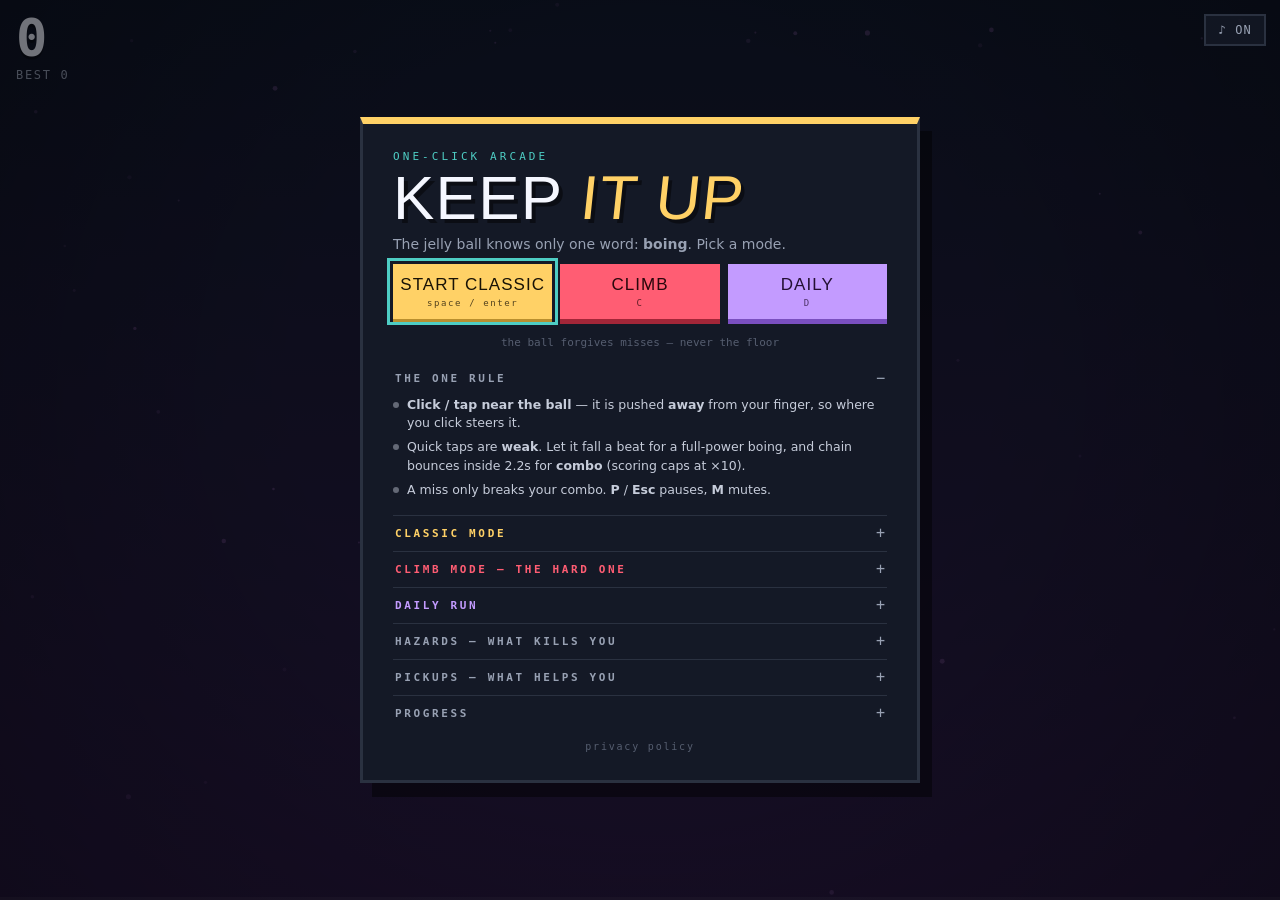
==== commit d4b7f43a: "[balance] playtest fairness: wider touch-aware tap hitbox; PC key hints hidden on touch-only devices" ====
--- a/index.html
+++ b/index.html
@@ -138,6 +138,7 @@
   padding:11px 0; cursor:pointer;}
 button.ghost:hover{color:var(--ink); border-color:var(--dim);}
 .hint{font-family:var(--mono); font-size:11px; color:#565e70; text-align:center; margin:14px 0 0;}
+body.touchOnly .kbd, body.touchOnly .pcOnly{display:none;}
 #finalScore{font-family:var(--mono); font-size:56px; font-weight:900; color:var(--accent);
   line-height:1; margin:6px 0 14px; text-shadow:0 3px 0 rgba(0,0,0,.5);}
 .stats{display:flex; gap:8px; margin-bottom:16px;}
@@ -248,7 +249,7 @@
         <ul class="rules">
           <li><b>Click / tap near the ball</b> &mdash; it is pushed <b>away</b> from your finger, so where you click steers it.</li>
           <li>Quick taps are <b>weak</b>. Let it fall a beat for a full-power boing, and chain bounces inside 2.2s for <b>combo</b> (scoring caps at &times;10).</li>
-          <li>A miss only breaks your combo. <b>P</b> / <b>Esc</b> pauses, <b>M</b> mutes.</li>
+          <li>A miss only breaks your combo.<span class="pcOnly"> <b>P</b> / <b>Esc</b> pauses, <b>M</b> mutes.</span></li>
         </ul>
       </details>
       <details class="msec" name="howto">
@@ -315,7 +316,7 @@
     <p class="tag" id="pauseReason">The jelly ball is holding its breath.</p>
     <button id="resumeBtn" class="big" type="button">RESUME</button>
     <button id="pauseQuitBtn" class="ghost" type="button">QUIT TO MENU</button>
-    <p class="hint">P / Esc to resume</p>
+    <p class="hint pcOnly">P / Esc to resume</p>
   </div>
 </div>
 
@@ -335,7 +336,7 @@
       <button id="shareBtn" class="ghost" type="button">COPY SCORE</button>
       <button id="menuBtn" class="ghost" type="button">MAIN MENU</button>
     </div>
-    <p class="hint">space / enter to retry</p>
+    <p class="hint pcOnly">space / enter to retry</p>
   </div>
 </div>
 
@@ -375,7 +376,8 @@
   bounceMinUpward: 0.55,        // CORE-03: guaranteed upward component (x power)
   bounceMinNy: -0.35,           // push direction is tilted up to at least this
   bounceLateralMul: 0.95,
-  hitRadiusMul: 2.3,            // CORE-02
+  hitRadiusMul: 2.6,            // CORE-02 (playtest: whiffed taps felt unfair)
+  hitRadiusMulTouch: 3.0,       // CORE-02: a finger is blunter than a cursor
   bounceCooldown: 0.1,          // CORE-08 anti-spam (also covers multi-touch)
   wallRest: 0.75,               // CORE-06
   wallWobble: 0.2,
@@ -886,6 +888,22 @@
   if (DOM.srStatus) DOM.srStatus.textContent = msg;
 }
 
+/* Touch-only devices have no keyboard to advertise, so the PC key hints are
+ * hidden there (playtest: the Android app and phone browsers). */
+function touchOnlyInput(fine, coarse, touchPoints){
+  return !fine && (coarse || touchPoints > 0);
+}
+
+function detectTouchOnly(){
+  try {
+    const mm = window.matchMedia;
+    return touchOnlyInput(
+      !!(mm && mm('(pointer: fine)').matches),
+      !!(mm && mm('(pointer: coarse)').matches),
+      navigator.maxTouchPoints || 0);
+  } catch (e){ return false; }
+}
+
 
 /* ===================== audio.js ===================== */
 
@@ -1313,14 +1331,15 @@
 
 
 /* One pointer press. `auto` = attract-mode autopilot (no score, no combo, no miss). */
-function attemptBounce(g, cx, cy, auto){
+function attemptBounce(g, cx, cy, auto, touch){
   const b = g.ball;
   if (b.dead) return false;
 
   const dx = b.x - cx, dy = b.y - cy;
   const d = Math.hypot(dx, dy) || 1;
-
-  if (d > b.r * CFG.hitRadiusMul){
+  const hitR = b.r * (touch ? CFG.hitRadiusMulTouch : CFG.hitRadiusMul);
+
+  if (d > hitR){
     /* CORE-07: a miss breaks the combo and does nothing else. */
     if (!auto && g.state === 'play'){
       addRing(g, cx, cy, CFG.missRingR, CFG.missRingVr, CFG.missRingLife, 'rgba(255,255,255,0.5)');
@@ -1351,7 +1370,7 @@
   b.vy = -power * Math.max(CFG.bounceMinUpward, -ny);
 
   /* CORE-09: off-centre contact imparts spin; a dead-centre hit barely does */
-  const off = clamp(d / (b.r * CFG.hitRadiusMul), 0, 1);
+  const off = clamp(d / hitR, 0, 1);
   b.spin = -nx * CFG.spinFromPush * (1 - CFG.spinFromOffsetGain + CFG.spinFromOffsetGain * off);
 
   /* PHYS-03: jelly squash impulse */
@@ -3476,7 +3495,7 @@
       /* Climb mode scrolls the world: pointer coords are screen space, the sim
        * lives in world space (bugfix: clicks used to land camY pixels off). */
       const camY = g.mode === 'climb' && g.climb ? g.climb.camY : 0;
-      attemptBounce(g, e.clientX, e.clientY + camY, false);
+      attemptBounce(g, e.clientX, e.clientY + camY, false, e.pointerType === 'touch');
     }
     else if (g.state === 'over') tryRestart(g);
   });
@@ -3699,6 +3718,7 @@
   try {
     LS.probe();
     G.reducedMotion = detectReducedMotion();
+    if (detectTouchOnly()) document.body.classList.add('touchOnly');
     applyCssKnobs();
     R = createRenderer(DOM.canvas);
     R.resize(G);
@@ -3742,7 +3762,7 @@
         copyShare: copyShare, renderMeta: renderMeta,
         updateHazards: updateHazards, updatePickups: updatePickups,
         collectPickup: collectPickup, updateBall: updateBall, updateHud: updateHud,
-        showFatal: showFatal,
+        showFatal: showFatal, touchOnlyInput: touchOnlyInput,
       };
       R.draw(G);
     } else {
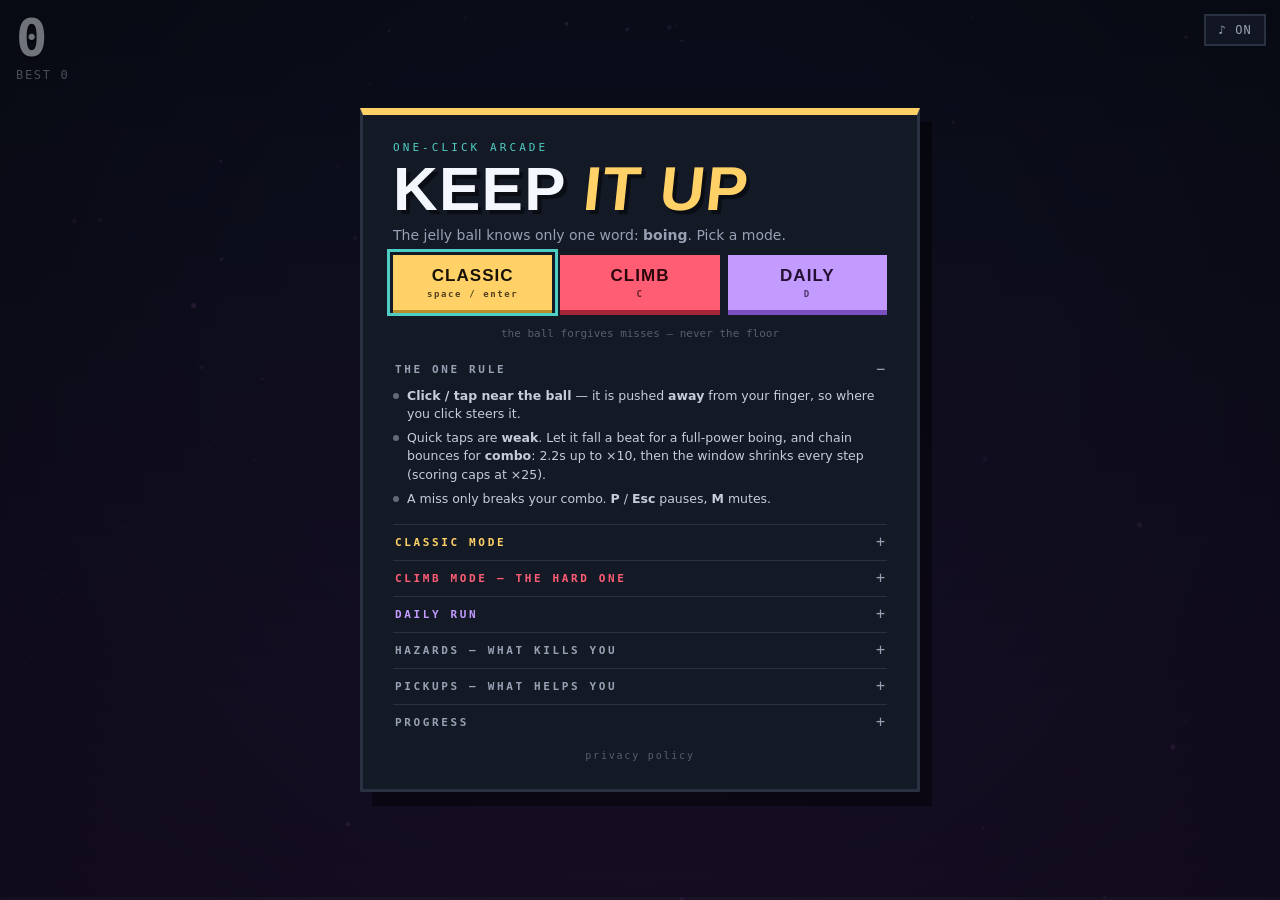
==== commit d81277be: "[balance] playtest round 2: combo to x25 with shrinking chain window; CLASSIC label; phone combo met" ====
--- a/index.html
+++ b/index.html
@@ -139,6 +139,9 @@
 button.ghost:hover{color:var(--ink); border-color:var(--dim);}
 .hint{font-family:var(--mono); font-size:11px; color:#565e70; text-align:center; margin:14px 0 0;}
 body.touchOnly .kbd, body.touchOnly .pcOnly{display:none;}
+/* no Impact/Arial Black on this platform: synthetic weight keeps the display
+   face as heavy as the web build instead of a light fallback */
+body.noDisplay h1, body.noDisplay .modeBtn, body.noDisplay button.big{font-weight:900;}
 #finalScore{font-family:var(--mono); font-size:56px; font-weight:900; color:var(--accent);
   line-height:1; margin:6px 0 14px; text-shadow:0 3px 0 rgba(0,0,0,.5);}
 .stats{display:flex; gap:8px; margin-bottom:16px;}
@@ -198,6 +201,12 @@
 }
 
 /* ---------- short screens: keep the accordion compact ---------- */
+@media (max-width: 720px){
+  /* phones put the front camera where the centred combo meter sat: park it
+     under the score column instead */
+  #comboBox{top:96px; left:16px; transform:none; text-align:left;}
+  #comboBarWrap{margin:5px 0 0;}
+}
 @media (max-height: 720px){
   .panel{padding:18px 22px 18px;}
   .panelBody{max-height:52vh;}
@@ -238,7 +247,7 @@
     <h1 id="menuTitle">KEEP <em>IT&nbsp;UP</em></h1>
     <p class="tag">The jelly ball knows only one word: <b>boing</b>. Pick a mode.</p>
     <div class="modeRow">
-      <button id="startBtn" class="modeBtn gold" type="button">START CLASSIC<span class="kbd">space / enter</span></button>
+      <button id="startBtn" class="modeBtn gold" type="button">CLASSIC<span class="kbd">space / enter</span></button>
       <button id="climbBtn" class="modeBtn red" type="button">CLIMB<span class="kbd">C</span></button>
       <button id="dailyBtn" class="modeBtn violet" type="button">DAILY<span class="kbd">D</span></button>
       <p class="hint">the ball forgives misses &mdash; never the floor</p>
@@ -248,7 +257,7 @@
         <summary><h2>The one rule</h2></summary>
         <ul class="rules">
           <li><b>Click / tap near the ball</b> &mdash; it is pushed <b>away</b> from your finger, so where you click steers it.</li>
-          <li>Quick taps are <b>weak</b>. Let it fall a beat for a full-power boing, and chain bounces inside 2.2s for <b>combo</b> (scoring caps at &times;10).</li>
+          <li>Quick taps are <b>weak</b>. Let it fall a beat for a full-power boing, and chain bounces for <b>combo</b>: 2.2s up to &times;10, then the window shrinks every step (scoring caps at &times;25).</li>
           <li>A miss only breaks your combo.<span class="pcOnly"> <b>P</b> / <b>Esc</b> pauses, <b>M</b> mutes.</span></li>
         </ul>
       </details>
@@ -402,7 +411,11 @@
 
   /* ---------------- combo & scoring (SCORE-01..05) ---------------- */
   comboWindow: 2.2,
-  comboCap: 10,                 // SCORE-03
+  comboWindowFullAt: 10,        // SCORE-02: full window up to this chain length
+  comboWindowStep: 0.1,         // past it the window shrinks per step (engagement)
+  comboWindowMin: 0.8,          // pillar 4: the shrink floors here
+  comboCap: 25,                 // SCORE-03
+  achComboAt: 10,               // the x10 badge keeps its own milestone
   bouncePoints: 5,              // SCORE-01
   starPoints: 40,               // PICK-01
   heavyPoints: 200,             // Phase 3 heavy star
@@ -904,6 +917,25 @@
   } catch (e){ return false; }
 }
 
+/* Impact / Arial Black exist on desktops but not on Android, where the display
+ * stack silently falls back to a light sans at weight 400 (playtest: the menu
+ * buttons looked thin next to the web build). Where no heavy face resolves,
+ * synthetise the weight instead. */
+function fallbackDisplay(impactW, plainW, blackW){
+  return Math.abs(impactW - plainW) < 0.5 && Math.abs(blackW - plainW) < 0.5;
+}
+
+function detectFallbackDisplay(){
+  try {
+    const c = document.createElement('canvas').getContext('2d');
+    const probe = 'WWWWWWWW';
+    c.font = '32px Impact, sans-serif'; const a = c.measureText(probe).width;
+    c.font = '32px sans-serif'; const b = c.measureText(probe).width;
+    c.font = '32px "Arial Black", sans-serif'; const d = c.measureText(probe).width;
+    return fallbackDisplay(a, b, d);
+  } catch (e){ return false; }
+}
+
 
 /* ===================== audio.js ===================== */
 
@@ -1096,7 +1128,7 @@
 
     /* scoring (SCORE-*) */
     score: 0, best: 0, newBest: false,
-    combo: 0, comboTimer: 0, maxCombo: 0, bounces: 0,
+    combo: 0, comboTimer: 0, comboWindowNow: 0, maxCombo: 0, bounces: 0,
     starsRun: 0, shieldSaves: 0,      // Phase 4 achievement counters
 
     /* active effects */
@@ -1143,7 +1175,8 @@
 }
 
 function resetRun(g){
-  g.score = 0; g.combo = 0; g.comboTimer = 0; g.maxCombo = 0; g.bounces = 0;
+  g.score = 0; g.combo = 0; g.comboTimer = 0; g.comboWindowNow = CFG.comboWindow;
+  g.maxCombo = 0; g.bounces = 0;
   g.starsRun = 0; g.shieldSaves = 0;
   g.newBest = false;
   g.elapsed = 0;
@@ -1199,6 +1232,14 @@
   return Math.min(CFG.pickupCapMax, Math.round(CFG.pickupCap * densityMul(g)));
 }
 
+/* SCORE-02 engagement: the chain window stays generous to x10, then tightens
+ * by one step per link so long chains demand real precision. */
+function comboWindowFor(combo){
+  if (combo <= CFG.comboWindowFullAt) return CFG.comboWindow;
+  return Math.max(CFG.comboWindowMin,
+    CFG.comboWindow - (combo - CFG.comboWindowFullAt) * CFG.comboWindowStep);
+}
+
 function countKind(g, kind){
   let n = 0;
   for (let i = 0; i < g.hazards.length; i++) if (g.hazards[i].kind === kind) n++;
@@ -1385,7 +1426,8 @@
 
   if (g.state === 'play'){
     g.combo = g.comboTimer > 0 ? g.combo + 1 : 1;
-    g.comboTimer = CFG.comboWindow;
+    g.comboWindowNow = comboWindowFor(g.combo);
+    g.comboTimer = g.comboWindowNow;
     g.maxCombo = Math.max(g.maxCombo, g.combo);
     g.bounces++;
     /* SCORE-01/03 — climb mode scores metres only (Phase 5) */
@@ -1514,7 +1556,7 @@
 /* Conditions are checked here so triggers stay in one auditable place. */
 function checkConditions(g){
   if (g.state !== 'play') return;
-  if (g.combo >= CFG.comboCap) achUnlock(g, 'combo10');
+  if (g.combo >= CFG.achComboAt) achUnlock(g, 'combo10');
   if (g.starsRun >= CFG.achStars) achUnlock(g, 'stars3');
   if (g.elapsed >= CFG.achSurvive) achUnlock(g, 'live120');
   if (g.shieldSaves >= 1) achUnlock(g, 'save1');
@@ -1773,7 +1815,7 @@
       hudCombo = capped;
       DOM.combo.innerHTML = '&times;' + capped + (g.combo >= CFG.comboCap ? ' MAX' : '');
     }
-    const pct = Math.round(g.comboTimer / CFG.comboWindow * 100);
+    const pct = Math.round(g.comboTimer / (g.comboWindowNow || CFG.comboWindow) * 100);
     if (pct !== hudComboWidth){
       hudComboWidth = pct;
       DOM.comboBar.style.width = pct + '%';
@@ -3719,6 +3761,7 @@
     LS.probe();
     G.reducedMotion = detectReducedMotion();
     if (detectTouchOnly()) document.body.classList.add('touchOnly');
+    if (detectFallbackDisplay()) document.body.classList.add('noDisplay');
     applyCssKnobs();
     R = createRenderer(DOM.canvas);
     R.resize(G);
@@ -3763,6 +3806,7 @@
         updateHazards: updateHazards, updatePickups: updatePickups,
         collectPickup: collectPickup, updateBall: updateBall, updateHud: updateHud,
         showFatal: showFatal, touchOnlyInput: touchOnlyInput,
+        fallbackDisplay: fallbackDisplay, comboWindowFor: comboWindowFor,
       };
       R.draw(G);
     } else {
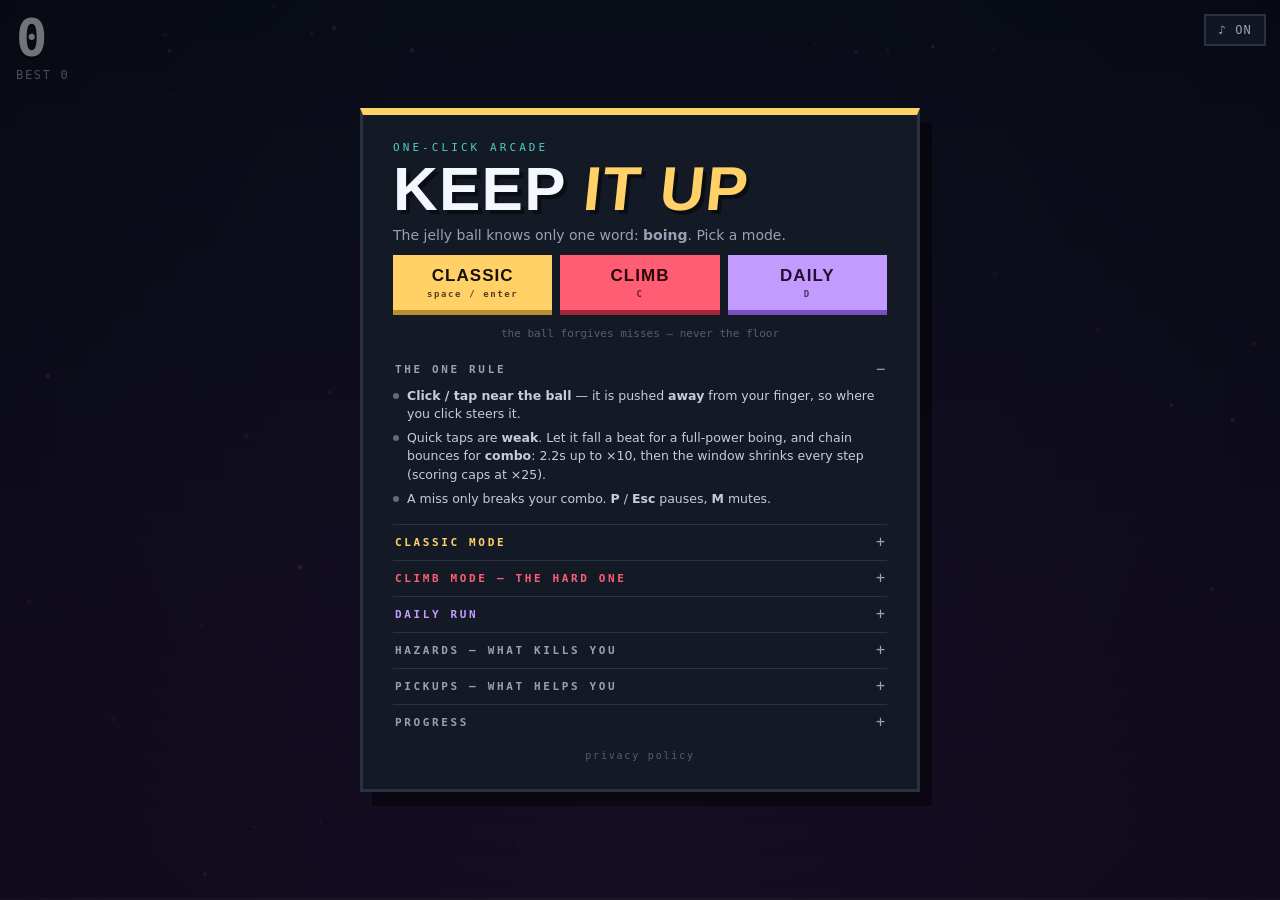
==== commit 51703765: "[ui] playtest round 3: climb shield saves destroy the band saw; no button focus rings; Apple PWA she" ====
--- a/index.html
+++ b/index.html
@@ -5,6 +5,12 @@
 <meta name="viewport" content="width=device-width, initial-scale=1, maximum-scale=1, user-scalable=no">
 <meta name="color-scheme" content="dark">
 <meta name="description" content="KEEP IT UP - a one-click jelly-bounce arcade game. Zero assets, zero dependencies, zero network requests.">
+<meta name="apple-mobile-web-app-capable" content="yes">
+<meta name="mobile-web-app-capable" content="yes">
+<meta name="apple-mobile-web-app-status-bar-style" content="black-translucent">
+<meta name="apple-mobile-web-app-title" content="KEEP IT UP">
+<link rel="manifest" href="manifest.webmanifest">
+<link rel="apple-touch-icon" href="apple-touch-icon.png">
 <title>KEEP IT UP - one-click jelly bounce</title>
 <script>
 /* Installed before the game so that even a failure to load or parse the bundle
@@ -35,7 +41,8 @@
 .sr-only{position:absolute; width:1px; height:1px; margin:-1px; padding:0;
   overflow:hidden; clip:rect(0 0 0 0); clip-path:inset(50%); white-space:nowrap; border:0;}
 :focus-visible{outline:3px solid var(--cool); outline-offset:3px;}
-button:focus:not(:focus-visible){outline:none;}
+/* playtest: no focus ring on buttons, web or touch (keyboard focus still moves) */
+button:focus, button:focus-visible{outline:none;}
 
 /* ---------- HUD ---------- */
 #hud{position:fixed; inset:0; pointer-events:none; z-index:5; font-family:var(--mono);}
@@ -118,6 +125,10 @@
 .miniLink{flex:0 0 auto; display:block; margin:10px 0 0; text-align:center;
   font-family:var(--mono); font-size:10px; letter-spacing:.18em; color:#565e70; text-decoration:none;}
 .miniLink:hover{color:var(--dim); text-decoration:underline;}
+.installHint{display:none; flex:0 0 auto; margin:0 0 10px; padding:8px 10px;
+  font-family:var(--mono); font-size:11px; line-height:1.5; color:var(--cool);
+  border:2px dashed var(--cool); background:rgba(78,205,196,.08); text-align:center;}
+body.appleTouch .installHint{display:block;}
 .modeBtn{flex:1 1 120px; font-family:var(--display); font-size:17px; letter-spacing:.06em;
   border:0; padding:11px 6px; cursor:pointer; color:#181206;
   transition:transform .08s, box-shadow .08s;}
@@ -246,6 +257,7 @@
     <p class="eyebrow">ONE-CLICK ARCADE</p>
     <h1 id="menuTitle">KEEP <em>IT&nbsp;UP</em></h1>
     <p class="tag">The jelly ball knows only one word: <b>boing</b>. Pick a mode.</p>
+    <p id="installHint" class="installHint"><b>Install on iPhone / iPad:</b> tap <b>Share</b> &#8594; <b>Add to Home Screen</b>. It opens fullscreen and plays offline.</p>
     <div class="modeRow">
       <button id="startBtn" class="modeBtn gold" type="button">CLASSIC<span class="kbd">space / enter</span></button>
       <button id="climbBtn" class="modeBtn red" type="button">CLIMB<span class="kbd">C</span></button>
@@ -936,6 +948,25 @@
   } catch (e){ return false; }
 }
 
+/* Apple home-screen install: iOS/iPadOS Safari, where iPadOS reports itself as
+ * MacIntel plus touch points. An app already running standalone needs no
+ * instructions. */
+function appleInstallTarget(ua, platform, touchPoints, standalone){
+  const ios = /iPhone|iPod|iPad/.test(ua);
+  const ipadOs = platform === 'MacIntel' && touchPoints > 1;
+  return (ios || ipadOs) && !standalone;
+}
+
+function detectAppleInstall(){
+  try {
+    const mm = window.matchMedia;
+    const standalone = navigator.standalone === true
+      || !!(mm && mm('(display-mode: standalone)').matches);
+    return appleInstallTarget(navigator.userAgent, navigator.platform || '',
+      navigator.maxTouchPoints || 0, standalone);
+  } catch (e){ return false; }
+}
+
 
 /* ===================== audio.js ===================== */
 
@@ -2247,10 +2278,15 @@
 
   for (let i = 0; i < c.bands.length; i++){
     const band = c.bands[i];
-    for (let s = 0; s < band.saws.length; s++){
+    for (let s = band.saws.length - 1; s >= 0; s--){
       const saw = band.saws[s];
       saw.rot += saw.rotV * dt;
-      if (!b.dead && hazardStrike(g, saw.x, saw.y, saw.r) === 'dead') return true;
+      if (b.dead) continue;
+      const strike = hazardStrike(g, saw.x, saw.y, saw.r);
+      if (strike === 'dead') return true;
+      /* as in classic: a shield save destroys the hazard - otherwise the still
+       * touching saw would kill on the very next frame (playtest bug) */
+      if (strike === 'shield') band.saws.splice(s, 1);
     }
     for (let it = 0; it < band.items.length; it++){
       const p = band.items[it];
@@ -3748,6 +3784,16 @@
 
 function onResize(){ if (R) R.resize(G); }
 
+/* PWA shell: cache-first offline for installed home-screen apps. The game code
+ * itself still makes zero network requests; only the platform cache fetches. */
+function registerServiceWorker(){
+  try {
+    if (location.protocol === 'https:' && navigator.serviceWorker){
+      navigator.serviceWorker.register('sw.js').catch(function(){});
+    }
+  } catch (e){ /* local file scheme or blocked: the game plays regardless */ }
+}
+
 function newTestGame(w, h){
   const g = createGame();
   g.W = w; g.H = h;
@@ -3762,6 +3808,7 @@
     G.reducedMotion = detectReducedMotion();
     if (detectTouchOnly()) document.body.classList.add('touchOnly');
     if (detectFallbackDisplay()) document.body.classList.add('noDisplay');
+    if (detectAppleInstall()) document.body.classList.add('appleTouch');
     applyCssKnobs();
     R = createRenderer(DOM.canvas);
     R.resize(G);
@@ -3773,6 +3820,7 @@
     bindInput(G);
     window.addEventListener('resize', onResize);
     installErrorSurface();
+    registerServiceWorker();
     updateHud(G);
     last = (typeof performance !== 'undefined' && performance.now) ? performance.now() : Date.now();
 
@@ -3807,6 +3855,7 @@
         collectPickup: collectPickup, updateBall: updateBall, updateHud: updateHud,
         showFatal: showFatal, touchOnlyInput: touchOnlyInput,
         fallbackDisplay: fallbackDisplay, comboWindowFor: comboWindowFor,
+        appleInstallTarget: appleInstallTarget,
       };
       R.draw(G);
     } else {
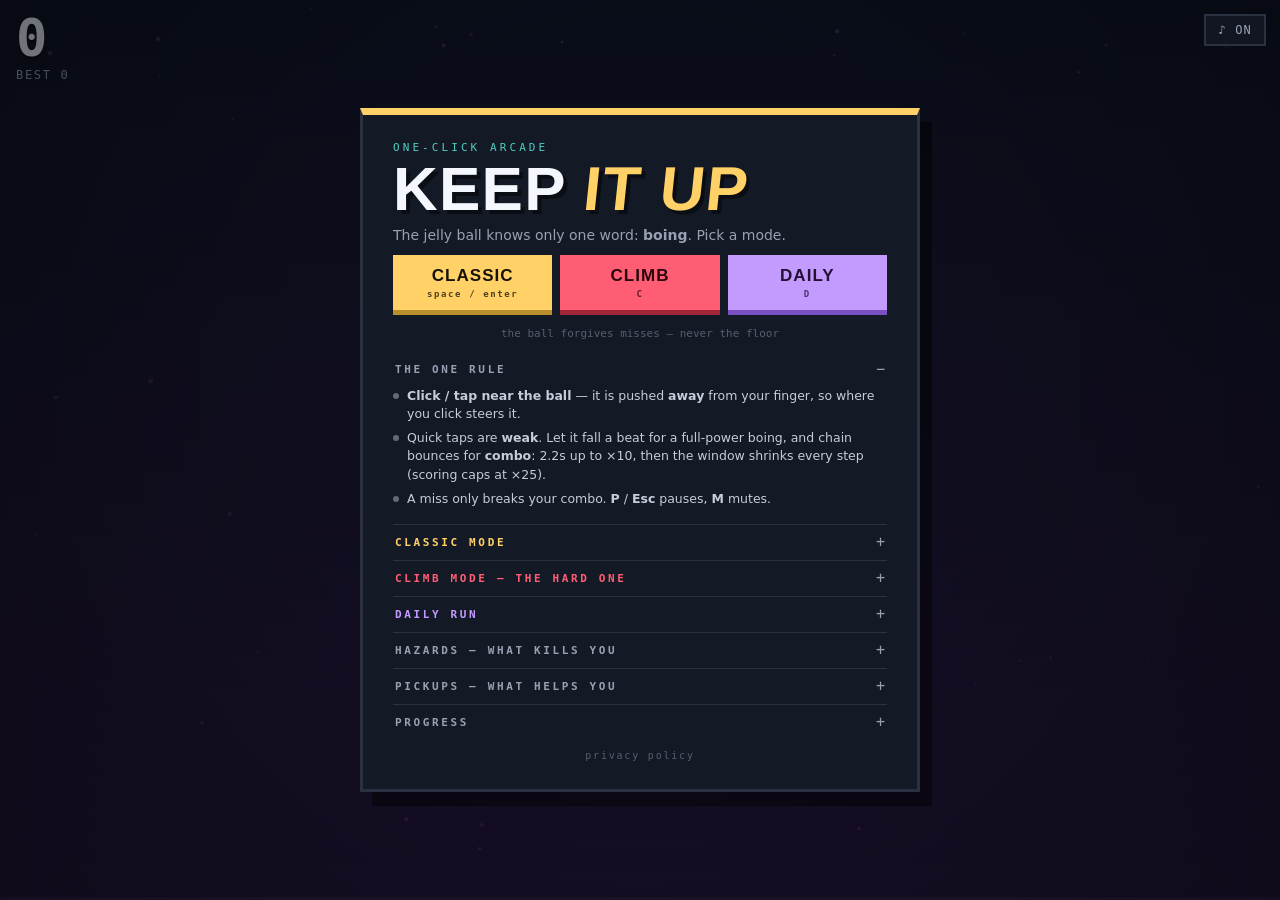
==== commit d6bea67e: "[ui] itch embed: A2HS captures the outer page, so framed Apple users get the standalone Pages link i" ====
--- a/index.html
+++ b/index.html
@@ -128,7 +128,9 @@
 .installHint{display:none; flex:0 0 auto; margin:0 0 10px; padding:8px 10px;
   font-family:var(--mono); font-size:11px; line-height:1.5; color:var(--cool);
   border:2px dashed var(--cool); background:rgba(78,205,196,.08); text-align:center;}
-body.appleTouch .installHint{display:block;}
+body.appleTouch #installHint{display:block;}
+body.appleFramed #installHintFramed{display:block;}
+.installHint a{color:var(--ink); text-decoration:underline;}
 .modeBtn{flex:1 1 120px; font-family:var(--display); font-size:17px; letter-spacing:.06em;
   border:0; padding:11px 6px; cursor:pointer; color:#181206;
   transition:transform .08s, box-shadow .08s;}
@@ -258,6 +260,7 @@
     <h1 id="menuTitle">KEEP <em>IT&nbsp;UP</em></h1>
     <p class="tag">The jelly ball knows only one word: <b>boing</b>. Pick a mode.</p>
     <p id="installHint" class="installHint"><b>Install on iPhone / iPad:</b> tap <b>Share</b> &#8594; <b>Add to Home Screen</b>. It opens fullscreen and plays offline.</p>
+    <p id="installHintFramed" class="installHint">Inside an embed the browser installs the <b>outer</b> page, not the game. For the installable standalone app, open <a id="standaloneLink" href="https://demerest.github.io/click-bounce/" target="_blank" rel="noopener">demerest.github.io/click-bounce</a> in its own tab, then <b>Share</b> &#8594; <b>Add to Home Screen</b>.</p>
     <div class="modeRow">
       <button id="startBtn" class="modeBtn gold" type="button">CLASSIC<span class="kbd">space / enter</span></button>
       <button id="climbBtn" class="modeBtn red" type="button">CLIMB<span class="kbd">C</span></button>
@@ -967,6 +970,17 @@
   } catch (e){ return false; }
 }
 
+/* Inside an embed (itch.io iframes the game) the browser installs the OUTER
+ * page: manifest and touch-icon metadata only ever apply to the top-level
+ * document. Detect the frame so the menu can point at the standalone page
+ * instead of promising an install that would capture the host site. */
+function framedWindow(isTop){ return !isTop; }
+
+function detectFramed(){
+  try { return framedWindow(window.top === window.self); }
+  catch (e){ return true; }          // blocked cross-origin top access means framed
+}
+
 
 /* ===================== audio.js ===================== */
 
@@ -3808,7 +3822,7 @@
     G.reducedMotion = detectReducedMotion();
     if (detectTouchOnly()) document.body.classList.add('touchOnly');
     if (detectFallbackDisplay()) document.body.classList.add('noDisplay');
-    if (detectAppleInstall()) document.body.classList.add('appleTouch');
+    if (detectAppleInstall()) document.body.classList.add(detectFramed() ? 'appleFramed' : 'appleTouch');
     applyCssKnobs();
     R = createRenderer(DOM.canvas);
     R.resize(G);
@@ -3856,6 +3870,7 @@
         showFatal: showFatal, touchOnlyInput: touchOnlyInput,
         fallbackDisplay: fallbackDisplay, comboWindowFor: comboWindowFor,
         appleInstallTarget: appleInstallTarget,
+        detectFramed: detectFramed, framedWindow: framedWindow,
       };
       R.draw(G);
     } else {
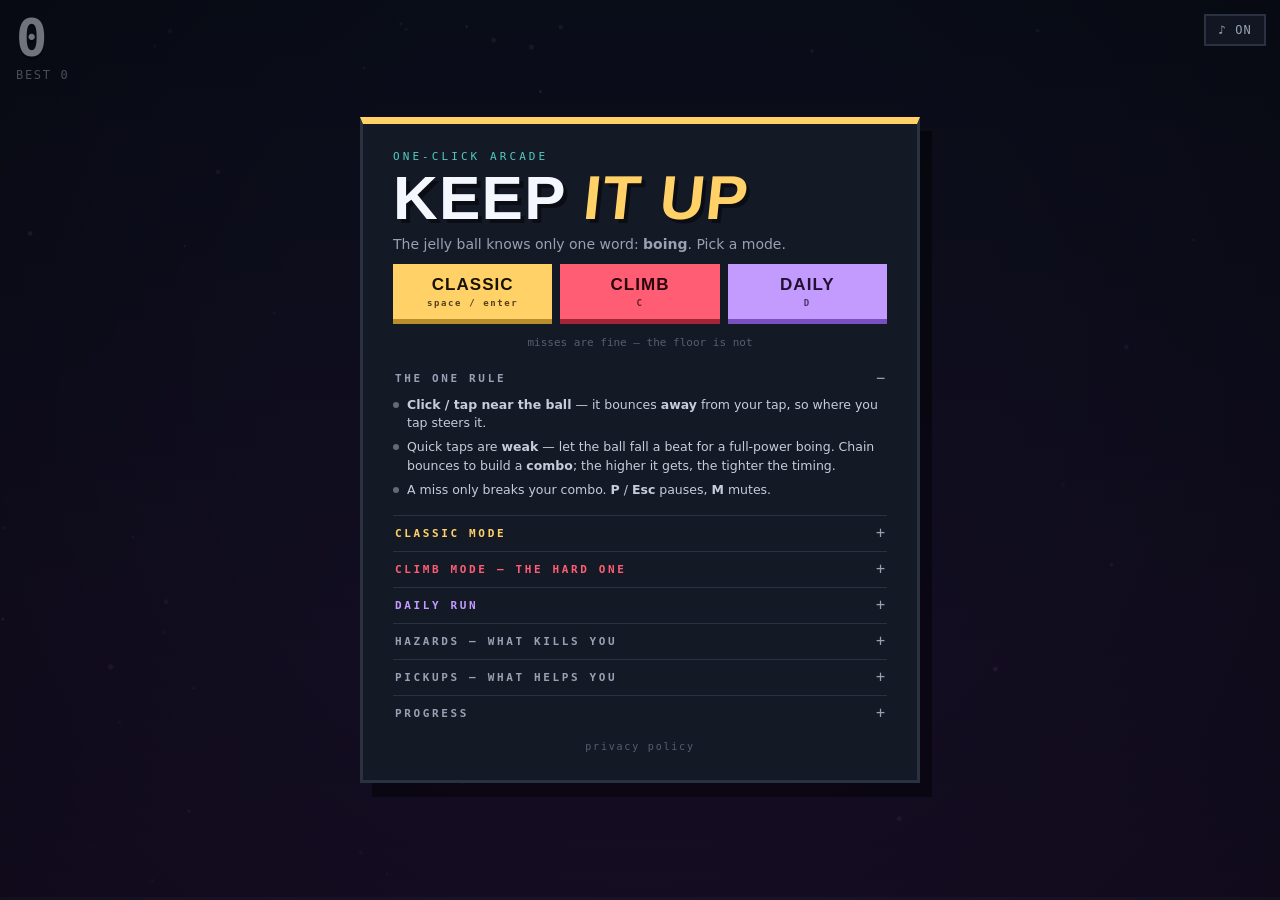
==== commit e8c8170b: "[ui] menu copy: casual plain-language instructions, no seconds/pixels/point values; capture rig gain" ====
--- a/index.html
+++ b/index.html
@@ -265,67 +265,67 @@
       <button id="startBtn" class="modeBtn gold" type="button">CLASSIC<span class="kbd">space / enter</span></button>
       <button id="climbBtn" class="modeBtn red" type="button">CLIMB<span class="kbd">C</span></button>
       <button id="dailyBtn" class="modeBtn violet" type="button">DAILY<span class="kbd">D</span></button>
-      <p class="hint">the ball forgives misses &mdash; never the floor</p>
+      <p class="hint">misses are fine &mdash; the floor is not</p>
     </div>
     <div class="panelBody">
       <details class="msec" name="howto" open>
         <summary><h2>The one rule</h2></summary>
         <ul class="rules">
-          <li><b>Click / tap near the ball</b> &mdash; it is pushed <b>away</b> from your finger, so where you click steers it.</li>
-          <li>Quick taps are <b>weak</b>. Let it fall a beat for a full-power boing, and chain bounces for <b>combo</b>: 2.2s up to &times;10, then the window shrinks every step (scoring caps at &times;25).</li>
+          <li><b>Click / tap near the ball</b> &mdash; it bounces <b>away</b> from your tap, so where you tap steers it.</li>
+          <li>Quick taps are <b>weak</b> &mdash; let the ball fall a beat for a full-power boing. Chain bounces to build a <b>combo</b>; the higher it gets, the tighter the timing.</li>
           <li>A miss only breaks your combo.<span class="pcOnly"> <b>P</b> / <b>Esc</b> pauses, <b>M</b> mutes.</span></li>
         </ul>
       </details>
       <details class="msec" name="howto">
         <summary><h2 class="hGold">Classic mode</h2></summary>
         <ul class="rules">
-          <li>Score = bounce points &times; combo + pickups. Your best is saved.</li>
-          <li>The <b>floor</b> kills. Hazards start after 9s and never spawn on top of you.</li>
-          <li>Skim a hazard without touching it for a <b>+15 near-miss</b>.</li>
+          <li>Bounces score points and combos multiply them; pickups add more. Your best is saved.</li>
+          <li>The <b>floor</b> ends the run. Hazards join in after a short warm-up, and never right on top of you.</li>
+          <li>Slip past a hazard without touching it for a <b>near-miss bonus</b>.</li>
         </ul>
       </details>
       <details class="msec" name="howto">
         <summary><h2 class="hRed">Climb mode &mdash; the hard one</h2></summary>
         <ul class="rules">
-          <li>Score = <b>metres climbed</b>. The camera only ever moves up.</li>
-          <li>Every 300px a wall of saws blocks the sky with <b>one dashed corridor</b> &mdash; that is your way through.</li>
-          <li><b>Lava</b> rises from below after a 3s grace. It is your floor now.</li>
-          <li>Corridor stars pay +5m; every third wall hides a shield.</li>
+          <li>You score by <b>how high you climb</b>. The camera only moves up.</li>
+          <li>Walls of saws block the sky, each with <b>one dashed gap</b> &mdash; that gap is your way through.</li>
+          <li><b>Lava</b> rises from below after a short head start. It is your floor now.</li>
+          <li>Stars in the gaps add metres, and now and then a wall hides a shield.</li>
         </ul>
       </details>
       <details class="msec" name="howto">
         <summary><h2 class="hViolet">Daily run</h2></summary>
         <p id="dailyStrip" class="daily"></p>
         <ul class="rules">
-          <li>Classic rules, but today's date remixes gravity, saw pace, saw speed and star rate.</li>
-          <li>Everyone gets the same mix; only your best for the day is remembered.</li>
+          <li>Classic rules with a daily twist &mdash; gravity, saws and stars get remixed.</li>
+          <li>Everyone plays the same mix; only your best run of the day is kept.</li>
         </ul>
       </details>
       <details class="msec" name="howto">
         <summary><h2>Hazards &mdash; what kills you</h2></summary>
         <ul class="legend">
-          <li><canvas class="icon" data-icon="saw" aria-hidden="true"></canvas><div><b>Saw</b> &mdash; crosses the screen; a red edge flash warns you before it arrives.</div></li>
-          <li><canvas class="icon" data-icon="spike" aria-hidden="true"></canvas><div><b>Spike</b> &mdash; a ceiling marker telegraphs for 1s, then it drops where you <i>were</i>. Keep moving.</div></li>
-          <li><canvas class="icon" data-icon="seeker" aria-hidden="true"></canvas><div><b>Drone</b> &mdash; after 20s. Slow homing, capped turn rate, dies on walls. Out-fly it.</div></li>
-          <li><canvas class="icon" data-icon="lava" aria-hidden="true"></canvas><div><b>Lava</b> (climb) &mdash; rises forever after its grace. Touching it ends the run.</div></li>
+          <li><canvas class="icon" data-icon="saw" aria-hidden="true"></canvas><div><b>Saw</b> &mdash; sweeps across the screen; the edge flashes red before it arrives.</div></li>
+          <li><canvas class="icon" data-icon="spike" aria-hidden="true"></canvas><div><b>Spike</b> &mdash; a marker on the ceiling warns you, then it drops where you <i>were</i>. Keep moving.</div></li>
+          <li><canvas class="icon" data-icon="seeker" aria-hidden="true"></canvas><div><b>Drone</b> &mdash; shows up later in the run. It chases you slowly, turns wide and dies on walls. Out-fly it.</div></li>
+          <li><canvas class="icon" data-icon="lava" aria-hidden="true"></canvas><div><b>Lava</b> (climb) &mdash; rises from below and never stops. Touching it ends the run.</div></li>
         </ul>
       </details>
       <details class="msec" name="howto">
         <summary><h2>Pickups &mdash; what helps you</h2></summary>
         <ul class="legend">
-          <li><canvas class="icon" data-icon="star" aria-hidden="true"></canvas><div><b>Star</b> &mdash; +40 points (+5m in climb). Blinks just before it despawns.</div></li>
-          <li><canvas class="icon" data-icon="shield" aria-hidden="true"></canvas><div><b>Shield</b> &mdash; eats exactly one hazard hit, then pops.</div></li>
-          <li><canvas class="icon" data-icon="slowmo" aria-hidden="true"></canvas><div><b>Slow-mo</b> &mdash; time crawls at 45% for 4s. Saws included.</div></li>
-          <li><canvas class="icon" data-icon="magnet" aria-hidden="true"></canvas><div><b>Magnet</b> &mdash; stars within 150px fly to you for 6s.</div></li>
-          <li><canvas class="icon" data-icon="heavy" aria-hidden="true"></canvas><div><b>Heavy star</b> &mdash; +200 points, but gravity +15% for 8s. Greed is a choice.</div></li>
+          <li><canvas class="icon" data-icon="star" aria-hidden="true"></canvas><div><b>Star</b> &mdash; bonus points, extra metres in climb. Blinks right before it vanishes.</div></li>
+          <li><canvas class="icon" data-icon="shield" aria-hidden="true"></canvas><div><b>Shield</b> &mdash; takes one hit for you, then pops.</div></li>
+          <li><canvas class="icon" data-icon="slowmo" aria-hidden="true"></canvas><div><b>Slow-mo</b> &mdash; everything slows right down for a while, saws included.</div></li>
+          <li><canvas class="icon" data-icon="magnet" aria-hidden="true"></canvas><div><b>Magnet</b> &mdash; nearby stars fly to you for a while.</div></li>
+          <li><canvas class="icon" data-icon="heavy" aria-hidden="true"></canvas><div><b>Heavy star</b> &mdash; a big score, but the ball gets heavier for a while. Greed is a choice.</div></li>
         </ul>
       </details>
       <details class="msec" name="howto">
         <summary><h2>Progress</h2></summary>
         <div id="badges" class="badges" role="group" aria-label="Achievements"></div>
-        <p class="mini">Badges: &times;10 combo &middot; 3 stars in one run &middot; survive 120s &middot; a shield save.</p>
+        <p class="mini">Badges: a big combo &middot; a few stars in one run &middot; a long run &middot; a shield save.</p>
         <div id="skins" class="swatches" role="group" aria-label="Ball skins"></div>
-        <p class="mini">Skins unlock at best 0 / 600 / 1800 / 4000. Click one to wear it.</p>
+        <p class="mini">New skins unlock as your best score grows. Click one to wear it.</p>
       </details>
     </div>
     <a id="privacyLink" class="miniLink" href="https://demerest.github.io/click-bounce/privacy.html"
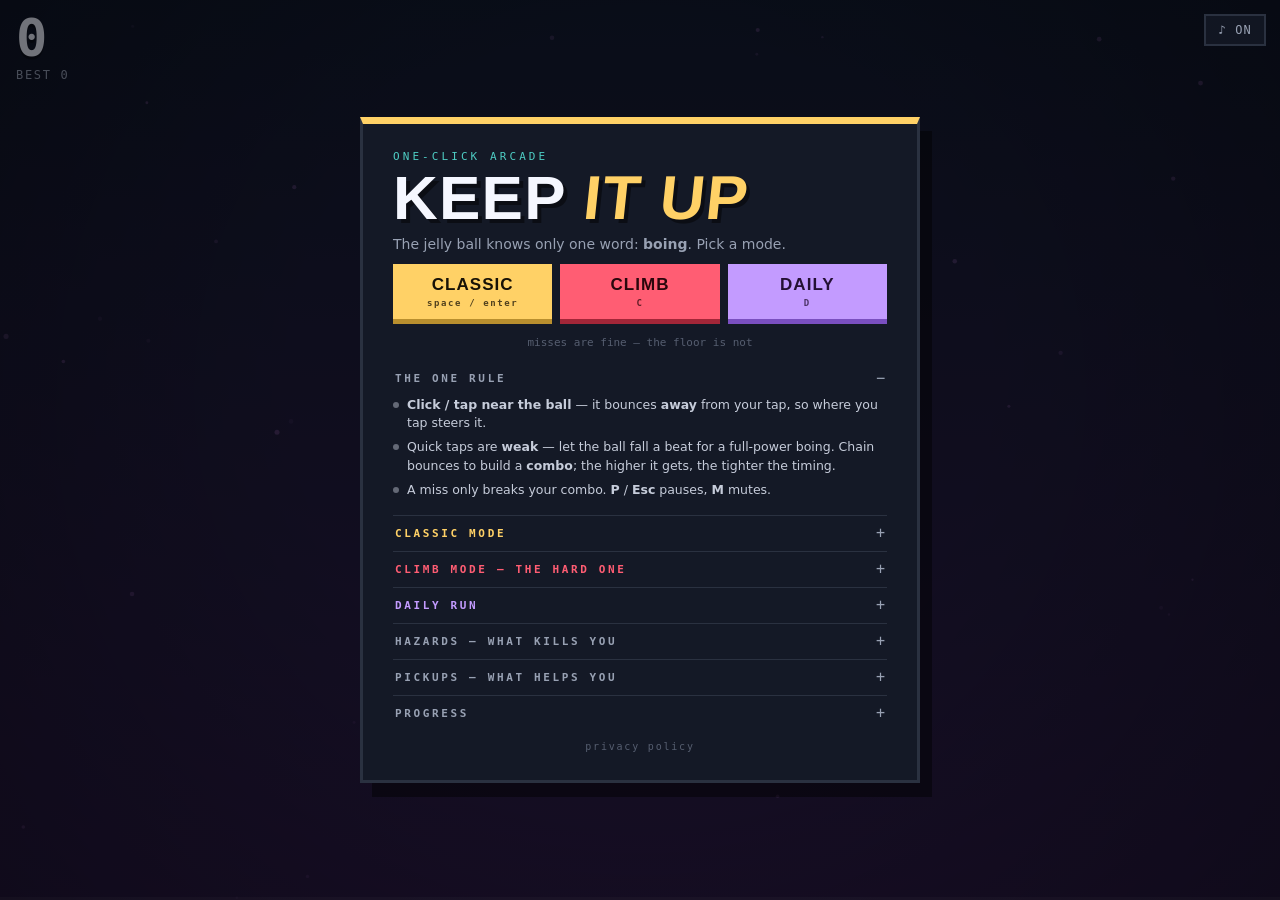
==== commit 8c3b6a5c: "[balance] daily: every lever deviates from classic each day (bounce + ball size added, top-3 twist c" ====
--- a/index.html
+++ b/index.html
@@ -297,7 +297,7 @@
         <summary><h2 class="hViolet">Daily run</h2></summary>
         <p id="dailyStrip" class="daily"></p>
         <ul class="rules">
-          <li>Classic rules with a daily twist &mdash; gravity, saws and stars get remixed.</li>
+          <li>Classic rules with a daily twist &mdash; the ball, the boing and the sky get remixed.</li>
           <li>Everyone plays the same mix; only your best run of the day is kept.</li>
         </ul>
       </details>
@@ -686,16 +686,16 @@
   skinUnlock: [0, 600, 1800, 4000],
 
   /* ---------------- daily challenge (Phase 4) ---------------- */
-  dailyGravityMin: 0.85,        // seeded multipliers, all bounded (pillar 4)
-  dailyGravityMax: 1.2,
-  dailyIntervalMin: 0.8,
-  dailyIntervalMax: 1.25,
-  dailySawSpeedMin: 0.85,
-  dailySawSpeedMax: 1.3,
-  dailyGraceMin: 6,
-  dailyGraceMax: 12,
-  dailyStarMin: 0.7,
-  dailyStarMax: 1.4,
+  /* Each lever is pushed AWAY from classic by a seeded deviation inside its
+   * band (random side), so no day lands on "normal" and every day reads
+   * differently. All bands bounded (pillar 4). */
+  dailyGravityDevMin: 0.12, dailyGravityDevMax: 0.3,
+  dailyBounceDevMin: 0.08,  dailyBounceDevMax: 0.18,
+  dailySizeDevMin: 0.1,     dailySizeDevMax: 0.22,
+  dailyIntervalDevMin: 0.2, dailyIntervalDevMax: 0.45,
+  dailySawSpeedDevMin: 0.15, dailySawSpeedDevMax: 0.4,
+  dailyGraceDevMin: 3,      dailyGraceDevMax: 6,   // seconds away from hazardDelay
+  dailyStarDevMin: 0.3,     dailyStarDevMax: 0.8,
 
   /* ---------------- climb mode (Phase 5) ---------------- */
   climbBandSpacing: 300,        // one procedural band per this many px of height
@@ -1210,6 +1210,7 @@
 
 function resetBall(g){
   const b = g.ball;
+  b.r = CFG.ballRadius * (g.daily ? g.daily.sizeMul : 1);
   b.x = g.W / 2; b.y = g.H * 0.4;
   b.vx = rand(-30, 30); b.vy = -250;
   b.spin = 0; b.ang = 0; b.dispAng = -Math.PI / 2;
@@ -1450,7 +1451,7 @@
   /* CORE-05: charge — quick taps are weak, letting it fall is full power */
   const charge = clamp((g.totalT - g.lastBounceAt) / CFG.bounceChargeTime, 0, 1);
   const factor = CFG.bounceMinFactor + (1 - CFG.bounceMinFactor) * charge;
-  const power = CFG.bouncePower * factor;
+  const power = CFG.bouncePower * factor * (g.daily ? g.daily.bounceMul : 1);
 
   b.vx = nx * power * CFG.bounceLateralMul;
   b.vy = -power * Math.max(CFG.bounceMinUpward, -ny);
@@ -1698,27 +1699,56 @@
   return dt.getFullYear() + '-' + (m < 10 ? '0' : '') + m + '-' + (day < 10 ? '0' : '') + day;
 }
 
+/* A lever pushed away from classic: random side, magnitude inside the band,
+ * so no day lands on "normal" and every day reads differently. */
+function spread(rnd, devMin, devMax){
+  const dev = seededRange(rnd, devMin, devMax);
+  return rnd() < 0.5 ? 1 - dev : 1 + dev;
+}
+
 function dailyMods(key){
   const rnd = mulberry32(hashSeed('keepup:' + key));
+  const graceDev = seededRange(rnd, CFG.dailyGraceDevMin, CFG.dailyGraceDevMax);
   return {
     key: key,
-    gravityMul: seededRange(rnd, CFG.dailyGravityMin, CFG.dailyGravityMax),
-    intervalMul: seededRange(rnd, CFG.dailyIntervalMin, CFG.dailyIntervalMax),
-    sawSpeedMul: seededRange(rnd, CFG.dailySawSpeedMin, CFG.dailySawSpeedMax),
-    grace: seededRange(rnd, CFG.dailyGraceMin, CFG.dailyGraceMax),
-    starMul: seededRange(rnd, CFG.dailyStarMin, CFG.dailyStarMax),
+    gravityMul: spread(rnd, CFG.dailyGravityDevMin, CFG.dailyGravityDevMax),
+    bounceMul: spread(rnd, CFG.dailyBounceDevMin, CFG.dailyBounceDevMax),
+    sizeMul: spread(rnd, CFG.dailySizeDevMin, CFG.dailySizeDevMax),
+    intervalMul: spread(rnd, CFG.dailyIntervalDevMin, CFG.dailyIntervalDevMax),
+    sawSpeedMul: spread(rnd, CFG.dailySawSpeedDevMin, CFG.dailySawSpeedDevMax),
+    grace: Math.round(CFG.hazardDelay + (rnd() < 0.5 ? -graceDev : graceDev)),
+    starMul: spread(rnd, CFG.dailyStarDevMin, CFG.dailyStarDevMax),
   };
 }
 
-/* Two or three human-readable chips for the menu strip. */
+/* The three most pronounced twists in plain words; extreme days upgrade to
+ * stronger words. Ranked by deviation relative to each band's midpoint so
+ * levers with different scales compete fairly for the three slots. */
 function dailyLabel(m){
-  const bits = [];
-  bits.push(m.gravityMul > 1.03 ? 'heavy gravity' : m.gravityMul < 0.97 ? 'light gravity' : 'normal gravity');
-  bits.push(m.intervalMul < 0.95 ? 'relentless saws' : m.intervalMul > 1.08 ? 'sparse saws' : 'steady saws');
-  bits.push(m.sawSpeedMul > 1.08 ? 'fast saws' : m.sawSpeedMul < 0.92 ? 'slow saws' : 'usual saw speed');
-  if (m.starMul > 1.1) bits.push('star rain');
-  else if (m.starMul < 0.9) bits.push('star drought');
-  return bits.slice(0, 3).join(' · ');
+  const chips = [];
+  const add = (dev, lo, hi, mildLow, strongLow, mildHigh, strongHigh) => {
+    const a = Math.abs(dev);
+    const strong = a >= (lo + hi) / 2;
+    chips.push({ rank: a / ((lo + hi) / 2),
+                 text: dev < 0 ? (strong ? strongLow : mildLow) : (strong ? strongHigh : mildHigh) });
+  };
+  add(m.gravityMul - 1, CFG.dailyGravityDevMin, CFG.dailyGravityDevMax,
+      'light gravity', 'feather gravity', 'heavy gravity', 'crushing gravity');
+  add(m.bounceMul - 1, CFG.dailyBounceDevMin, CFG.dailyBounceDevMax,
+      'soft boing', 'weak boing', 'big boing', 'rocket boing');
+  add(m.sizeMul - 1, CFG.dailySizeDevMin, CFG.dailySizeDevMax,
+      'small ball', 'tiny ball', 'big ball', 'huge ball');
+  add(m.intervalMul - 1, CFG.dailyIntervalDevMin, CFG.dailyIntervalDevMax,
+      'relentless saws', 'saw storm', 'sparse saws', 'quiet sky');
+  add(m.sawSpeedMul - 1, CFG.dailySawSpeedDevMin, CFG.dailySawSpeedDevMax,
+      'slow saws', 'sleepy saws', 'fast saws', 'blazing saws');
+  add((m.grace - CFG.hazardDelay) / CFG.hazardDelay,
+      CFG.dailyGraceDevMin / CFG.hazardDelay, CFG.dailyGraceDevMax / CFG.hazardDelay,
+      'short warm-up', 'no warm-up', 'long warm-up', 'lazy start');
+  add(m.starMul - 1, CFG.dailyStarDevMin, CFG.dailyStarDevMax,
+      'star drought', 'star famine', 'star rain', 'star flood');
+  chips.sort((a, b) => b.rank - a.rank);
+  return chips.slice(0, 3).map(c => c.text).join(' · ');
 }
 
 function dailyBestGet(key){
@@ -2016,8 +2046,10 @@
   Snd.ensure();                       // AUD-02: inside a user gesture
   g.mode = mode === 'climb' ? 'climb' : 'classic';
   g.daily = (useDaily && g.mode === 'classic') ? dailyMods(dailyKey()) : null;
-  g.bestKey = g.mode === 'climb' ? KEYS.bestClimb : KEYS.best;
-  g.best = Math.max(0, Math.floor(LS.num(g.bestKey, 0)));
+  /* a daily run keeps its best under the day key: fresh day, fresh zero */
+  g.bestKey = g.mode === 'climb' ? KEYS.bestClimb
+            : g.daily ? KEYS.daily + g.daily.key : KEYS.best;
+  g.best = g.daily ? dailyBestGet(g.daily.key) : Math.max(0, Math.floor(LS.num(g.bestKey, 0)));
   resetRun(g);
   g.skin = skinLoad();
   if (g.mode === 'climb') climbInit(g);
@@ -2049,7 +2081,6 @@
     g.best = g.score;
     LS.set(g.bestKey, String(g.best));     // silently ignored if storage is blocked
   }
-  if (g.daily) dailyBestSet(g.daily.key, g.score);
   announce('Run over. Score ' + g.score + (g.newBest ? ', new best!' : '') + ' Best ' + g.best + '.');
 }
 
@@ -2386,7 +2417,7 @@
   /* the daily seed scales speed, but the product stays capped (pillar 4) */
   if (g.daily){
     speed = Math.min(speed * g.daily.sawSpeedMul,
-                     (CFG.sawSpeedMax + CFG.sawSpeedRampCap) * CFG.dailySawSpeedMax);
+                     (CFG.sawSpeedMax + CFG.sawSpeedRampCap) * (1 + CFG.dailySawSpeedDevMax));
   }
   const edgeX = fromLeft ? -CFG.spawnOffscreen : g.W + CFG.spawnOffscreen;
   const extra = offscreenStart(g, edgeX, speed);
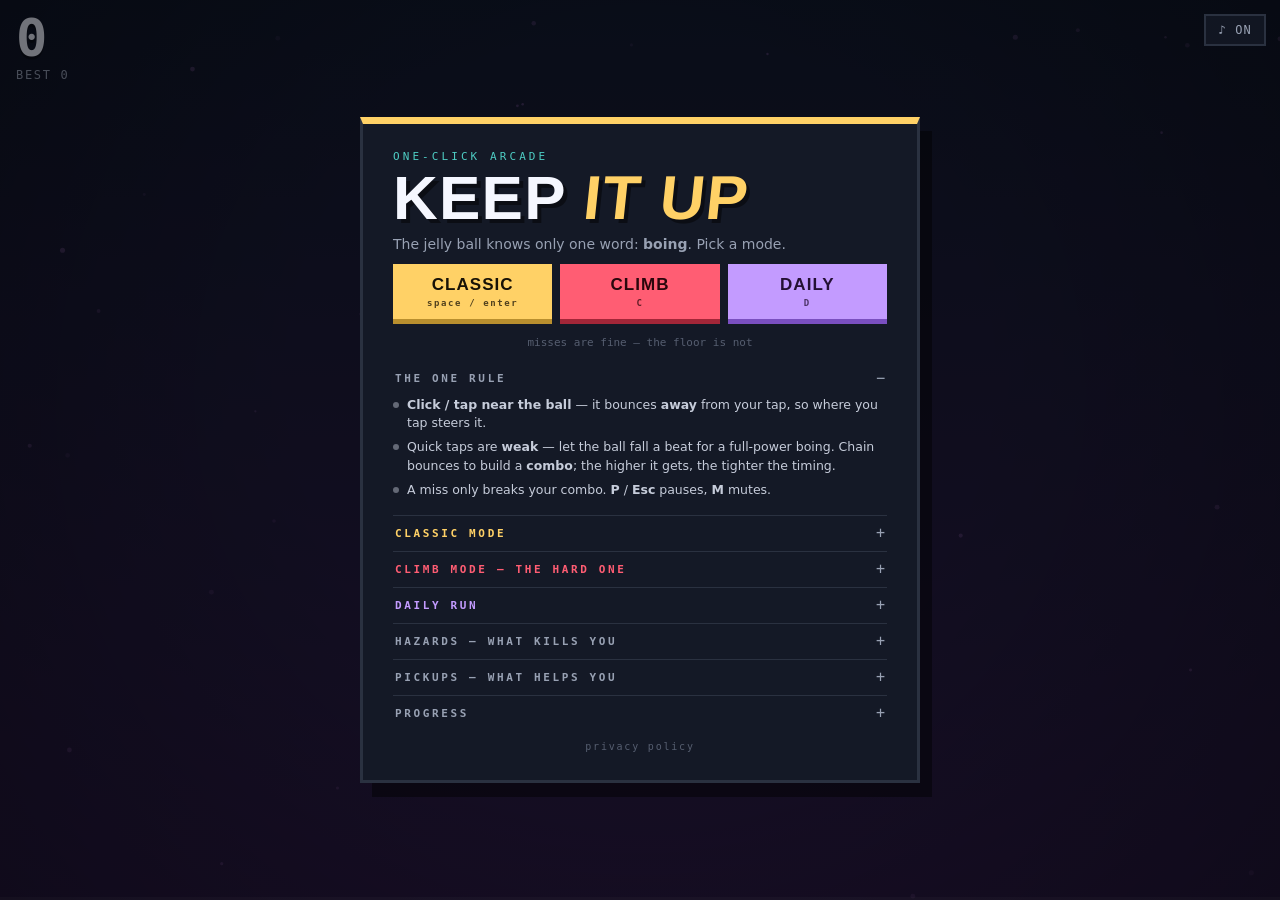
==== commit b28ad1dc: "[ui] QA KU-05/KU-02: cause-of-death line on the over panel (mode eyebrow); louder combo cue and mode" ====
--- a/index.html
+++ b/index.html
@@ -218,7 +218,10 @@
   /* phones put the front camera where the centred combo meter sat: park it
      under the score column instead */
   #comboBox{top:96px; left:16px; transform:none; text-align:left;}
-  #comboBarWrap{margin:5px 0 0;}
+  /* KU-02: a louder expiry cue and mode tag on compact screens */
+  #combo{font-size:34px;}
+  #comboBarWrap{width:110px; height:7px; margin:5px 0 0; background:rgba(255,255,255,.28);}
+  .modeTag{font-size:11px; background:rgba(10,13,20,.85);}
 }
 @media (max-height: 720px){
   .panel{padding:18px 22px 18px;}
@@ -348,6 +351,7 @@
   <div class="panel">
     <p class="eyebrow" id="overEyebrow">GRAVITY WINS</p>
     <h1 id="overTitle">SPLAT<em>.</em></h1>
+    <p class="tag" id="overCause">the floor got you</p>
     <div id="finalScore"><span id="finalScoreVal">0</span><span id="newBest">NEW BEST!</span></div>
     <div class="stats">
       <div class="stat"><b id="finalBounces">0</b><span>BOUNCES</span></div>
@@ -886,6 +890,7 @@
   scoreUnit: byId('scoreUnit'),
   modeTag: byId('modeTag'),
   overEyebrow: byId('overEyebrow'),
+  overCause: byId('overCause'),
   toasts: byId('toasts'),
   toast: byId('toast'),
   toastName: byId('toastName'),
@@ -1172,7 +1177,7 @@
     hitStop: 0,       // Phase 2 hit-stop
 
     /* scoring (SCORE-*) */
-    score: 0, best: 0, newBest: false,
+    score: 0, best: 0, newBest: false, deathCause: null,
     combo: 0, comboTimer: 0, comboWindowNow: 0, maxCombo: 0, bounces: 0,
     starsRun: 0, shieldSaves: 0,      // Phase 4 achievement counters
 
@@ -1225,6 +1230,7 @@
   g.maxCombo = 0; g.bounces = 0;
   g.starsRun = 0; g.shieldSaves = 0;
   g.newBest = false;
+  g.deathCause = null;
   g.elapsed = 0;
   g.lastBounceAt = g.totalT - 9;      // first bounce of a run is always full charge
   g.timeScale = 1; g.deathT = 0; g.panelShown = false; g.hitStop = 0;
@@ -1822,9 +1828,19 @@
   focusEl(DOM.resumeBtn);
 }
 
+/* KU-05: the panel says what ended the run, in plain words */
+const DEATH_LINES = {
+  floor: 'the floor got you',
+  saw: 'a saw got you',
+  spike: 'a spike dropped on you',
+  drone: 'the drone caught you',
+  lava: 'the lava caught up',
+};
+
 function fillGameOver(g){
-  DOM.overEyebrow.textContent = g.mode === 'climb' ? 'THE LAVA WINS'
-    : g.daily ? 'DAILY ' + g.daily.key : 'GRAVITY WINS';
+  DOM.overEyebrow.textContent = g.mode === 'climb' ? 'CLIMB'
+    : g.daily ? 'DAILY ' + g.daily.key : 'CLASSIC';
+  DOM.overCause.textContent = DEATH_LINES[g.deathCause] || DEATH_LINES.floor;
   DOM.finalScoreVal.textContent = g.score;
   DOM.newBest.style.display = g.newBest ? 'inline-block' : 'none';
   DOM.finalBounces.textContent = g.bounces;
@@ -2066,9 +2082,10 @@
 function startClimb(g){ startRun(g, 'climb', false); }
 
 /* CORE-04 / HAZ-03 both end here. The panel is delayed so the death lands first. */
-function die(g){
+function die(g, cause){
   if (g.ball.dead) return;
   g.ball.dead = true;
+  g.deathCause = cause || 'floor';
   g.state = 'dying';
   g.deathT = 0;
   g.panelShown = false;
@@ -2327,7 +2344,7 @@
       const saw = band.saws[s];
       saw.rot += saw.rotV * dt;
       if (b.dead) continue;
-      const strike = hazardStrike(g, saw.x, saw.y, saw.r);
+      const strike = hazardStrike(g, saw.x, saw.y, saw.r, 'saw');
       if (strike === 'dead') return true;
       /* as in classic: a shield save destroys the hazard - otherwise the still
        * touching saw would kill on the very next frame (playtest bug) */
@@ -2356,7 +2373,7 @@
   }
 
   if (!b.dead && b.y + b.r >= c.lavaY){
-    die(g);
+    die(g, 'lava');
     return true;
   }
 
@@ -2704,12 +2721,12 @@
 
 /* Shared by moving hazards and climb-mode band saws: shield absorbs, else death.
  * Returns 'shield' | 'dead' | null (no contact). */
-function hazardStrike(g, x, y, r){
+function hazardStrike(g, x, y, r, cause){
   const b = g.ball;
   const gap = Math.hypot(x - b.x, y - b.y) - (r + b.r * CFG.hazardKillPad);
   if (gap >= 0) return null;
   if (g.shield){ consumeShieldAt(g, x, y); return 'shield'; }
-  die(g);
+  die(g, cause);
   return 'dead';
 }
 
@@ -2724,7 +2741,7 @@
   const gap = Math.hypot(h.x - b.x, h.cy - b.y) - (h.r + b.r * CFG.hazardKillPad);
 
   if (gap < 0){
-    if (hazardStrike(g, h.x, h.cy, h.r) === 'shield') h.gone = true;
+    if (hazardStrike(g, h.x, h.cy, h.r, h.kind) === 'shield') h.gone = true;
     return;
   }
   /* Phase 2 near-miss: gap was inside the margin last frame and is now widening */
@@ -3771,7 +3788,7 @@
         if (g.comboTimer <= 0) g.combo = 0;
       }
     } else {
-      if (ballHitFloor(g)){ die(g); return; }      // CORE-04
+      if (ballHitFloor(g)){ die(g, 'floor'); return; }      // CORE-04
       if (g.combo > 0){
         g.comboTimer -= physDt;
         if (g.comboTimer <= 0) g.combo = 0;        // SCORE-02 expiry
